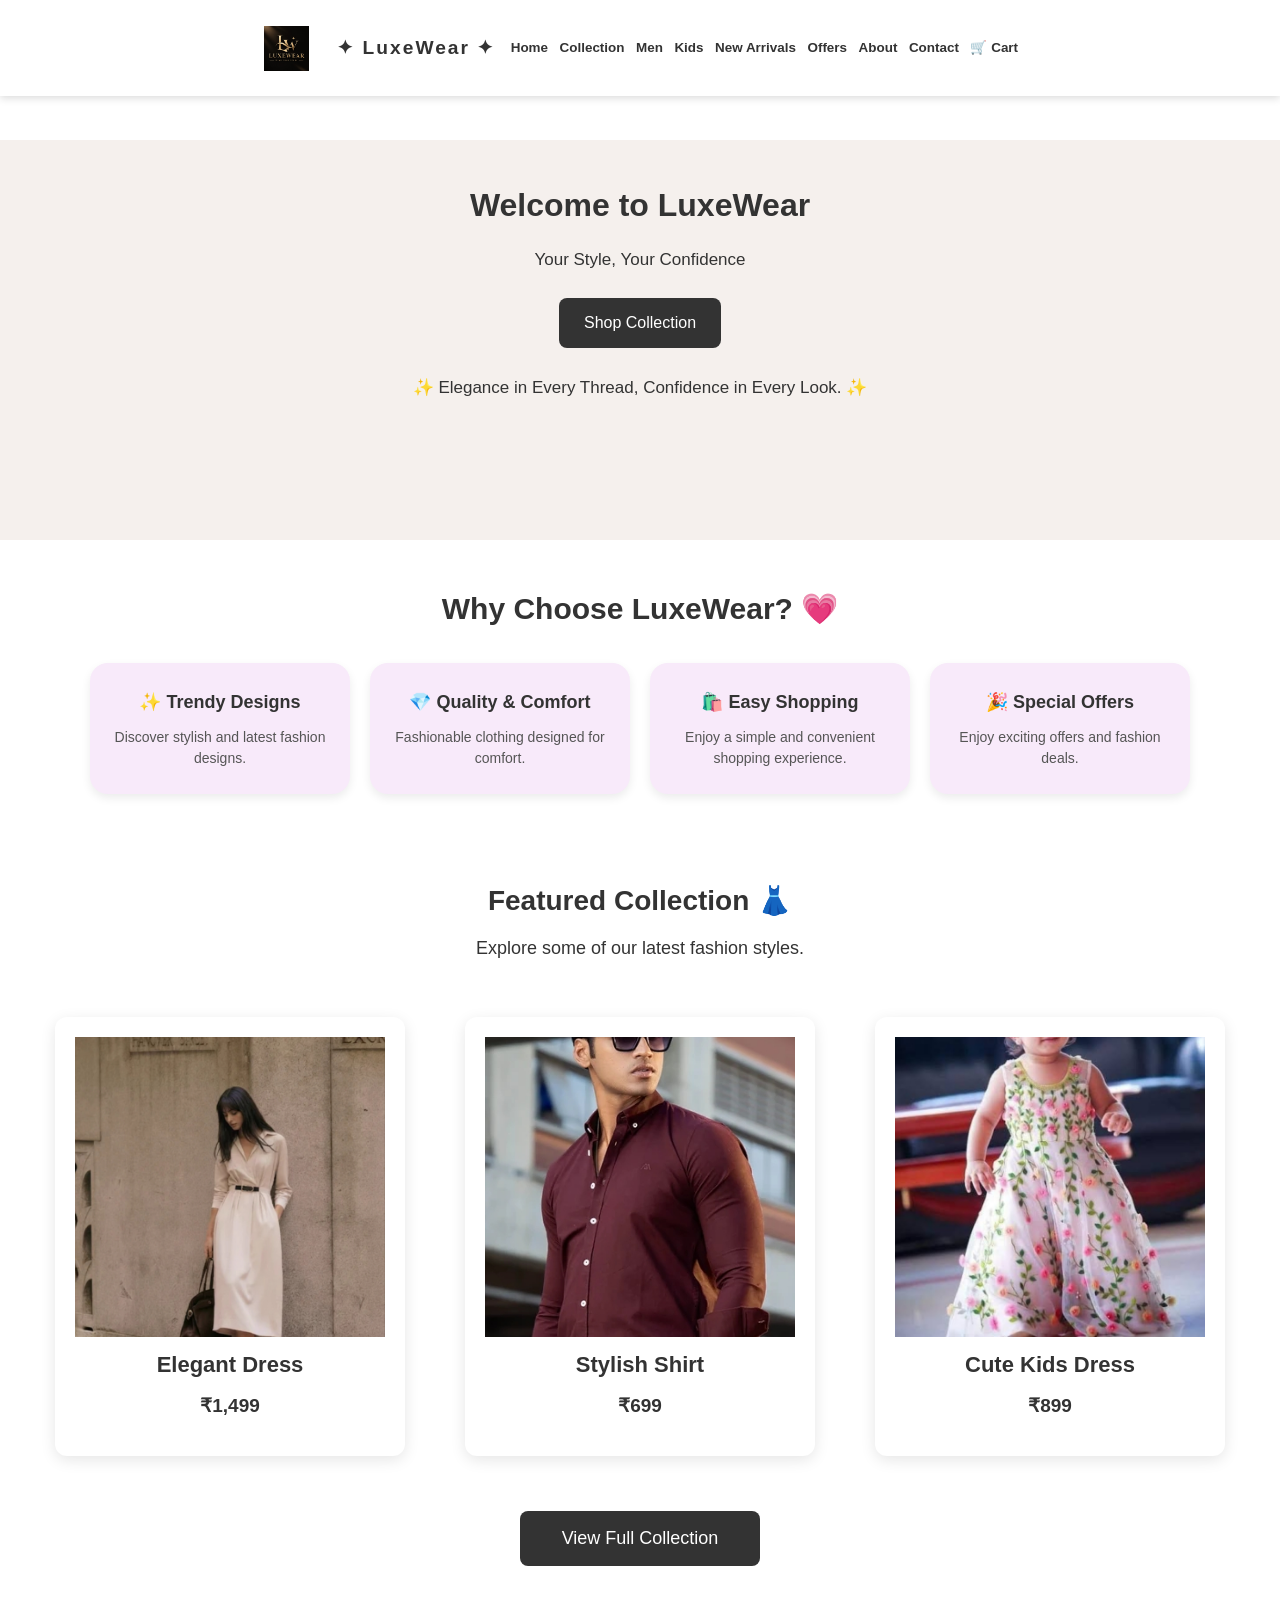
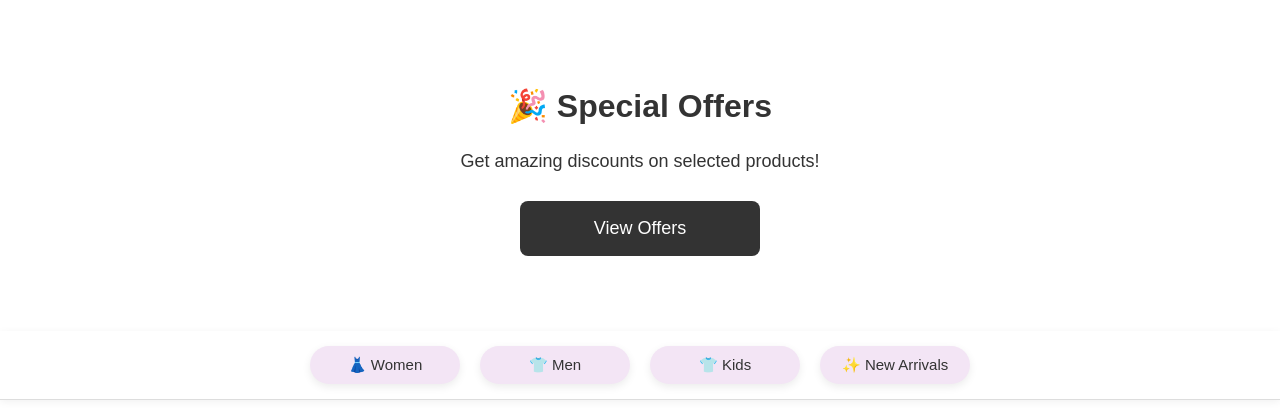
==== index.html @ 98ff3d9f "Add files via upload" ====
<!DOCTYPE html>
<html lang="en">

<head>
    <meta charset="UTF-8">
    <meta name="viewport" content="width=device-width, initial-scale=1.0">

    <title>LuxeWear - Fashion Store</title>

    <link rel="stylesheet" href="Style.css">
</head>

<body>

    <!-- ================= NAVBAR ================= -->

    <header>
        <nav class="navbar">

            <div class="logo">
                <img src="logo.png" alt="LuxeWear Logo">
            </div>

            <div class="brand-name">
                ✦ LuxeWear ✦
            </div>

            <div class="brand-design">
                ─── ✧ ───
            </div>

            <ul class="nav-links">

                <li>
                    <a href="#" onclick="showSection('home'); return false;">
                        Home
                    </a>
                </li>

                <li>
                    <a href="#" onclick="showSection('collection'); return false;">
                        Collection
                    </a>
                </li>

                <li>
                    <a href="#" onclick="showSection('men'); return false;">
                        Men
                    </a>
                </li>

                <li>
                    <a href="#" onclick="showSection('kids'); return false;">
                        Kids
                    </a>
                </li>

                <li>
                    <a href="#" onclick="showSection('new-arrivals'); return false;">
                        New Arrivals
                    </a>
                </li>

                <li>
                    <a href="#" onclick="showSection('offers'); return false;">
                        Offers
                    </a>
                </li>

                <li>
                    <a href="#" onclick="showSection('about'); return false;">
                        About
                    </a>
                </li>

                <li>
                    <a href="#" onclick="showSection('contact'); return false;">
                        Contact
                    </a>
                </li>

                <li>
                    <a href="#" onclick="showSection('cart'); return false;">
                        🛒 Cart
                    </a>
                </li>

            </ul>

        </nav>
    </header>


    <!-- ================= HOME ================= -->

    <section id="home" class="hero">

        <div class="hero-content">

            <h1>Welcome to LuxeWear</h1>

            <p>Your Style, Your Confidence</p>

            <a href="#collection" class="btn"
               onclick="showSection('collection'); return false;">
                Shop Collection
            </a>
          <br>
          <br>
          <div class="brand-tagline">

    <p>✨ Elegance in Every Thread, Confidence in Every Look. ✨</p>

          </div>

        </div>

    </section>
  <!-- ================= WHY CHOOSE LUXEWEAR ================= -->

<section class="why-luxe">

    <h2>Why Choose LuxeWear? 💗</h2>

    <div class="why-boxes">

        <div class="why-box">
            <h3>✨ Trendy Designs</h3>
            <p>
                Discover stylish and latest fashion designs.
            </p>
        </div>

        <div class="why-box">
            <h3>💎 Quality & Comfort</h3>
            <p>
                Fashionable clothing designed for comfort.
            </p>
        </div>

        <div class="why-box">
            <h3>🛍️ Easy Shopping</h3>
            <p>
                Enjoy a simple and convenient shopping experience.
            </p>
        </div>

        <div class="why-box">
            <h3>🎉 Special Offers</h3>
            <p>
                Enjoy exciting offers and fashion deals.
            </p>
        </div>

    </div>

</section>


    <!-- ================= HOME PREVIEW ================= -->

    <section class="home-preview">

        <h2>Featured Collection 👗</h2>

        <p>
            Explore some of our latest fashion styles.
        </p>

        <div class="products">

            <div class="product-card">

                <div class="product-image">
                    <img src="Images/dress.jpg" alt="Elegant Dress">
                </div>

                <h3>Elegant Dress</h3>

                <p>₹1,499</p>

            </div>


            <div class="product-card">

                <div class="product-image">
                    <img src="Images/shirt.jpg" alt="Stylish Shirt">
                </div>

                <h3>Stylish Shirt</h3>

                <p>₹699</p>

            </div>


            <div class="product-card">

                <div class="product-image">
                    <img src="Images/kidsdress.jpg" alt="Kids Dress">
                </div>

                <h3>Cute Kids Dress</h3>

                <p>₹899</p>

            </div>

        </div>


        <button class="view-collection-btn"
                onclick="showSection('collection')">

            View Full Collection

        </button>

    </section>


    <!-- ================= OFFERS PREVIEW ================= -->

    <section class="offers-preview">

        <h2>🎉 Special Offers</h2>

        <p>
            Get amazing discounts on selected products!
        </p>

        <button class="view-offers-btn"
                onclick="showSection('offers')">

            View Offers

        </button>

    </section>


    <!-- ================= CATEGORY BUTTONS ================= -->

    <div class="collection-menu">

        <button onclick="showSection('collection')">
            👗 Women
        </button>

        <button onclick="showSection('men')">
            👕 Men
        </button>

        <button onclick="showSection('kids')">👕 Kids</button>

        <button onclick="showSection('new-arrivals')">
            ✨ New Arrivals
        </button>

    </div>


    <!-- ================= WOMEN COLLECTION ================= -->

    <section id="collection" class="collection">

        <h2>Latest Collection</h2>

        <h2>Women's Collection 👗</h2>

        <p>
            Discover beautiful and trendy fashion styles
            designed for you.
        </p>


        <div class="products">


            <!-- Product 1 -->

            <div class="product-card">

                <img src="Images/dress.jpg"
                     class="product-image"
                     alt="Elegant Dress">

                <h3>Elegant Dress</h3>

                <p>₹1,499</p>

                <button onclick="shopNow('Elegant Dress', 1499)">
                    Shop Now
                </button>

            </div>


            <!-- Product 2 -->

            <div class="product-card">

                <img src="Images/top.jpg"
                     class="product-image"
                     alt="Classic Top">

                <h3>Classic Top</h3>

                <p>₹799</p>

                <button onclick="shopNow('Classic Top', 799)">
                    Shop Now
                </button>

            </div>


            <!-- Product 3 -->

            <div class="product-card">

                <img src="Images/jeans.jpg"
                     class="product-image"
                     alt="Stylish Jeans">

                <h3>Stylish Jeans</h3>

                <p>₹1,299</p>

                <button onclick="shopNow('Stylish Jeans', 1299)">
                    Shop Now
                </button>

            </div>


            <!-- Product 4 -->

            <div class="product-card">

                <div class="product-image">

                    <img src="Images/Floralkurti.jpg"
                         alt="Floral Kurti">

                </div>

                <h3>Floral Kurti</h3>

                <p>₹999</p>

                <button onclick="shopNow('Floral Kurti', 999)">
                    Shop Now
                </button>

            </div>


            <!-- Product 5 -->

            <div class="product-card">

                <div class="product-image">

                    <img src="Images/partydress.jpg"
                         alt="Party Dress">

                </div>

                <h3>Party Dress</h3>

                <p>₹1,099</p>

                <button onclick="shopNow('Party Dress', 1099)">
                    Shop Now
                </button>

            </div>


            <!-- Product 6 -->

            <div class="product-card">

                <div class="product-image">

                    <img src="Images/women-dress.jpg"
                         alt="Elegant Women Dress">

                </div>

                <h3>Elegant Women Dress</h3>

                <p>₹1,399</p>

                <button onclick="shopNow('Elegant Women Dress', 1399)">
                    Shop Now
                </button>

            </div>

        </div>

    </section>


    <!-- ================= MEN COLLECTION ================= -->

    <section id="men" class="category-section">

        <h2>Men's Collection 👕</h2>

        <p>
            Discover stylish and comfortable fashion for men.
        </p>

        <div class="products">


            <div class="product-card">

                <div class="product-image">
                    <img src="Images/shirt.jpg" alt="Men's Shirt">
                </div>

                <h3>Stylish Men's Shirt</h3>

                <p>₹699</p>

                <button onclick="shopNow('Stylish Mens Shirt', 699)">
                    Shop Now
                </button>

            </div>


            <div class="product-card">

                <div class="product-image">
                    <img src="Images/t-shirt.jpg" alt="Men's T-Shirt">
                </div>

                <h3>Stylish Men's T-Shirt</h3>

                <p>₹699</p>

                <button onclick="shopNow('Stylish Mens T-Shirt', 699)">
                    Shop Now
                </button>

            </div>


            <div class="product-card">

                <div class="product-image">
                    <img src="Images/Jean's.jpg" alt="Men's Jeans">
                </div>

                <h3>Comfortable Men's Jeans</h3>

                <p>₹1,299</p>

                <button onclick="shopNow('Comfortable Mens Jeans', 1299)">
                    Shop Now
                </button>

            </div>


            <div class="product-card">

                <div class="product-image">
                    <img src="Images/formalshirt.jpg" alt="Formal Shirt">
                </div>

                <h3>Formal Shirt</h3>

                <p>₹1,199</p>

                <button onclick="shopNow('Formal Shirt', 1199)">
                    Shop Now
                </button>

            </div>


            <div class="product-card">

                <div class="product-image">
                    <img src="Images/formalpant.jpg" alt="Formal Pants">
                </div>

                <h3>Formal Pants</h3>

                <p>₹1,299</p>

                <button onclick="shopNow('Formal Pants', 1299)">
                    Shop Now
                </button>

            </div>


            <div class="product-card">

                <div class="product-image">
                    <img src="Images/men-shirt.jpg"
                         alt="Premium Casual Shirt">
                </div>

                <h3>Premium Casual Shirt</h3>

                <p>₹999</p>

                <button onclick="shopNow('Premium Casual Shirt', 999)">
                    Shop Now
                </button>

            </div>

        </div>

    </section>


    <!-- ================= KIDS COLLECTION ================= -->

    <section id="kids" class="category-section">

        <h2>👕 Kids Collection</h2>

        <p>
            Discover cute, comfortable and stylish fashion for kids.
        </p>

        <div class="products">


            <div class="product-card">

                <div class="product-image">
                    <img src="Images/kidsdress.jpg"
                         alt="Kids Dress">
                </div>

                <h3>Cute Kids Dress</h3>

                <p>₹899</p>

                <button onclick="shopNow('Cute Kids Dress', 899)">
                    Shop Now
                </button>

            </div>


            <div class="product-card">

                <div class="product-image">
                    <img src="Images/kidstshirt.png"
                         alt="Kids T-Shirt">
                </div>

                <h3>Kids T-Shirt</h3>

                <p>₹599</p>

                <button onclick="shopNow('Kids T-Shirt', 599)">
                    Shop Now
                </button>

            </div>


            <div class="product-card">

                <div class="product-image">
                    <img src="Images/kidsjean.jpg"
                         alt="Kids Jeans">
                </div>

                <h3>Kids Stylish Jeans</h3>

                <p>₹799</p>

                <button onclick="shopNow('Kids Stylish Jeans', 799)">
                    Shop Now
                </button>

            </div>


            <div class="product-card">

                <div class="product-image">
                    <img src="Images/kidsjumpsuit.jpg"
                         alt="Kids Jumpsuit">
                </div>

                <h3>Kids Jumpsuit</h3>

                <p>₹899</p>

                <button onclick="shopNow('Kids Jumpsuit', 899)">
                    Shop Now
                </button>

            </div>


            <div class="product-card">

                <div class="product-image">
                    <img src="Images/girlsfrock.jpg"
                         alt="Girls Frock">
                </div>

                <h3>Girls Frock</h3>

                <p>₹999</p>

                <button onclick="shopNow('Girls Frock', 999)">
                    Shop Now
                </button>

            </div>


            <div class="product-card">

                <div class="product-image">
                    <img src="Images/kids-outfit.jpg"
                         alt="Kids Outfit">
                </div>

                <h3>Smart Kids Outfit</h3>

                <p>₹899</p>

                <button onclick="shopNow('Smart Kids Outfit', 899)">
                    Shop Now
                </button>

            </div>

        </div>

    </section>


    <!-- ================= NEW ARRIVALS ================= -->

    <section id="new-arrivals" class="category-section">

        <h2>✨ New Arrivals</h2>

        <p>
            Check out our newest fashion styles.
        </p>

        <div class="products">


            <div class="product-card">

                <div class="product-image">
                    <img src="Images/newdress.jpg"
                         alt="New Dress">
                </div>

                <h3>New Trendy Dress</h3>

                <p>₹1,599</p>

                <button onclick="shopNow('New Trendy Dress', 1599)">
                    Shop Now
                </button>

            </div>


            <div class="product-card">

                <div class="product-image">
                    <img src="Images/newshirt.jpg"
                         alt="New Shirt">
                </div>

                <h3>New Fashion Shirt</h3>

                <p>₹1,099</p>

                <button onclick="shopNow('New Fashion Shirt', 1099)">
                    Shop Now
                </button>

            </div>


            <div class="product-card">

                <div class="product-image">
                    <img src="Images/newjean.jpg"
                         alt="New Jeans">
                </div>

                <h3>New Stylish Jeans</h3>

                <p>₹1,399</p>

                <button onclick="shopNow('New Stylish Jeans', 1399)">
                    Shop Now
                </button>

            </div>


            <div class="product-card">

                <div class="product-image">
                    <img src="Images/newkurti.jpg"
                         alt="Trendy Kurti">
                </div>

                <h3>Trendy Kurti</h3>

                <p>₹999</p>

                <button onclick="shopNow('Trendy Kurti', 999)">
                    Shop Now
                </button>

            </div>


            <div class="product-card">

                <div class="product-image">
                    <img src="Images/indowestern.jpg"
                         alt="Indo Western">
                </div>

                <h3>Indo Western</h3>

                <p>₹1,199</p>

                <button onclick="shopNow('Indo Western', 1199)">
                    Shop Now
                </button>

            </div>


            <div class="product-card">

                <div class="product-image">
                    <img src="Images/trendy-kurti.jpg"
                         alt="Stylish Kurti">
                </div>

                <h3>Stylish Kurti</h3>

                <p>₹1,199</p>

                <button onclick="shopNow('Stylish Kurti', 1199)">
                    Shop Now
                </button>

            </div>

        </div>

    </section>


    <!-- ================= OFFERS ================= -->

    <section id="offers" class="offers-section">

        <h2>🏷️ Special Offers</h2>

        <p>
            Grab the best fashion deals from LuxeWear!
        </p>

        <div class="offers-container">


            <div class="offer-box">

                <h3>20% OFF</h3>

                <p>On Women's Collection</p>

                <button onclick="showOffer('20% OFF on Women Collection')">
                    Shop Offer
                </button>

            </div>


            <div class="offer-box">

                <h3>30% OFF</h3>

                <p>On Men's Collection</p>

                <button onclick="showOffer('30% OFF on Men Collection')">
                    Shop Offer
                </button>

            </div>


            <div class="offer-box">

                <h3>Special Sale 🎉</h3>

                <p>Limited Time Fashion Deals</p>

                <button onclick="showOffer('Special Sale')">
                    Shop Offer
                </button>

            </div>

        </div>

    </section>


    <!-- ================= ABOUT ================= -->

    <section id="about" class="about">

        <h2>About LuxeWear</h2>

        <p>
            LuxeWear is a fashion brand focused on modern,
            elegant and comfortable clothing.
        </p>

    </section>


    <!-- ================= CONTACT ================= -->

    <section id="contact" class="contact">

        <h2>Contact Us</h2>

        <div class="contact-info">

            <h3>Get in Touch with LuxeWear</h3>

            <p>📧 Email: luxewear@example.com</p>

            <p>📞 Phone: +91 98765 43210</p>

            <p>📍 Location: India</p>

        </div>

    </section>


    <!-- ================= HELP BOX ================= -->

    <section class="help-section">

        <div class="help-box">

            <h2>Need Help? 💬</h2>

            <p>
                We are here to help you!
            </p>

            <input
                type="text"
                id="helpName"
                placeholder="Enter your name"
            >

            <input
                type="email"
                id="helpEmail"
                placeholder="Enter your email"
            >

            <textarea
                id="helpMessage"
                placeholder="How can we help you?"
            ></textarea>

            <button onclick="submitHelp()">
                Submit
            </button>

        </div>

    </section>


    <!-- ================= CART ================= -->

    <section id="cart" class="cart">

        <h2>🛒 Shopping Cart</h2>

        <div id="cartItems">

            <p>
                Your cart is currently empty.
            </p>

        </div>

        <button onclick="goToPayment()">
            Proceed to Payment 💳
        </button>

    </section>


    <!-- ================= PAYMENT ================= -->

            <section id="payment" class="payment-section">

    <h2>💳 Payment</h2>
    <p>Complete your order securely</p>

    <div class="payment-box">

        <input type="text" id="customerName" placeholder="Full Name">

        <input type="email" id="customerEmail" placeholder="Email Address">

        <input type="text" id="customerAddress" placeholder="Delivery Address">

        <select id="paymentMethod">
            <option value="">Select Payment Method</option>
            <option value="UPI">📱 UPI</option>
            <option value="Credit Card">💳 Credit Card</option>
            <option value="Debit Card">💳 Debit Card</option>
            <option value="Net Banking">🏦 Net Banking</option>
            <option value="Cash on Delivery">📦 Cash on Delivery</option>
        </select>

        <button onclick="makePayment()">
            Place Order 🎉
        </button>

    </div>

            </section>
          
          
         <script src="Script.js"></script>
</body>
</html>
---- Style.css ----
/* =====================================================
   LUXEWEAR - COMPLETE RESPONSIVE CSS
   ===================================================== */

* {
    margin: 0;
    padding: 0;
    box-sizing: border-box;
}

html {
    width: 100%;
    overflow-x: hidden;
    scroll-behavior: smooth;
}

body {
    width: 100%;
    font-family: Arial, sans-serif;
    color: #333;
    background: #fff;
    line-height: 1.6;

    /* Space for fixed navbar */
    padding-top: 90px;

    overflow-x: hidden;
}


/* =====================================================
   NAVBAR - DESKTOP / LAPTOP
   ===================================================== */

.navbar {
    position: fixed;
    top: 0;
    left: 0;
    width: 100%;
    z-index: 9999;

    background: white;
    display: flex;
    align-items: center;
    justify-content: center;

    padding: 10px 20px;
    box-shadow: 0 2px 8px rgba(0,0,0,0.15);
}

/* Logo */

.logo {
    flex-shrink: 0;
}

.logo img {
    width: 75px;
    height: 65px;

    object-fit: contain;
    display: block;
}


/* Brand Name */

.brand-name {
    font-size: 23px;
    font-weight: bold;

    letter-spacing: 3px;
    white-space: nowrap;

    flex-shrink: 0;
}


/* Decorative Design */

.brand-design {
    font-size: 16px;
    letter-spacing: 2px;
    white-space: nowrap;
}


/* Navigation */

.nav-links {
    display: flex;

    align-items: center;
    justify-content: center;

    gap: 18px;

    list-style: none;

    margin: 0;
    padding: 0;

    white-space: nowrap;
}

.nav-links li {
    margin: 0;
    padding: 0;
}

.nav-links a {
    color: #333;

    text-decoration: none;

    font-size: 14px;
    font-weight: 500;

    white-space: nowrap;

    transition: 0.3s;
}

.nav-links a:hover {
    color: #777;
}


/* =====================================================
   HERO
   ===================================================== */

.hero {
    min-height: 500px;

    display: flex;
    justify-content: center;
    align-items: center;

    text-align: center;

    padding: 60px 20px;

    background: #f5f0ed;
}

.hero h1 {
    font-size: 45px;
    margin-bottom: 15px;
}

.hero p {
    font-size: 20px;
    margin-bottom: 25px;
}


/* =====================================================
   GENERAL BUTTON
   ===================================================== */

.btn {
    display: inline-block;

    padding: 12px 25px;

    background: #333;
    color: white;

    text-decoration: none;

    border-radius: 8px;

    font-size: 16px;

    cursor: pointer;
}


/* =====================================================
   HOME PREVIEW
   ===================================================== */

.home-preview {
    padding: 50px 20px;
    text-align: center;
}

.home-preview h2 {
    font-size: 32px;
    margin-bottom: 10px;
}

.home-preview > p {
    font-size: 18px;
    margin-bottom: 25px;
}


/* =====================================================
   OFFERS PREVIEW
   ===================================================== */

.offers-preview {
    padding: 50px 20px;
    text-align: center;
}

.offers-preview h2 {
    font-size: 32px;
    margin-bottom: 15px;
}

.offers-preview p {
    font-size: 18px;
    margin-bottom: 25px;
}


/* Home Buttons */

.home-preview .view-collection-btn,
.offers-preview .view-offers-btn {

    display: block;

    width: 240px;
    height: 55px;

    margin: 25px auto;

    padding: 10px 15px;

    background: #333;
    color: white;

    border: none;
    border-radius: 8px;

    font-family: inherit;
    font-size: 18px;

    cursor: pointer;
}

.home-preview .view-collection-btn:hover,
.offers-preview .view-offers-btn:hover {
    background: #555;
}


/* =====================================================
   CATEGORY BUTTONS
   WOMEN / MEN / KIDS / NEW ARRIVALS
   ===================================================== */

.collection-menu {

    /* Important: stays available while scrolling */
    position: sticky;

    /* Below fixed navbar */
    top: 90px;

    z-index: 999;

    width: 100%;

    display: flex;

    justify-content: center;
    align-items: center;

    gap: 15px;

    flex-wrap: wrap;

    padding: 15px 20px;

    margin: 0;

    background: #fff;

    border-bottom: 1px solid #eee;

    box-shadow: 0 2px 8px rgba(0,0,0,0.06);
}


/* Category Buttons */

.collection-menu button {

    background: #f3e2f5;

    color: #333;

    border: none;

    border-radius: 30px;

    padding: 12px 25px;

    min-width: 150px;

    font-size: 17px;

    font-family: inherit;

    cursor: pointer;

    box-shadow: 0 3px 8px rgba(0,0,0,0.08);

    transition: 0.3s;
}

.collection-menu button:hover {
    transform: translateY(-2px);
    background: #ead5ed;
}


/* =====================================================
   COLLECTION
   ===================================================== */

.collection {
    padding: 60px 8%;
    text-align: center;
}

.collection h2 {
    font-size: 32px;
    margin-bottom: 15px;
}

.collection > p {
    font-size: 18px;
    margin-bottom: 20px;
}


/* =====================================================
   PRODUCTS
   ===================================================== */

.products {

    display: grid;

    grid-template-columns: repeat(3, 280px);

    justify-content: center;

    align-items: start;

    gap: 25px;

    padding: 30px 0;
}


/* Product Card */

.product-card {

    width: 280px;

    padding: 20px;

    background: #fff;

    border-radius: 12px;

    box-shadow: 0 4px 15px rgba(0,0,0,0.10);

    text-align: center;
}


/* Product Image */

.product-image {

    width: 100%;
    height: 300px;

    display: flex;

    justify-content: center;
    align-items: center;

    overflow: hidden;

    margin-bottom: 10px;
}

.product-image img {

    width: 100%;
    height: 100%;

    object-fit: contain;

    display: block;
}


/* Product Name */

.product-card h3 {

    font-size: 22px;

    margin-bottom: 8px;
}


/* Product Price */

.product-card p {

    font-size: 19px;

    font-weight: bold;

    margin-bottom: 15px;
}


/* Product Button */

.product-card button {

    padding: 12px 28px;

    font-size: 16px;

    border: none;

    background: #333;

    color: white;

    border-radius: 6px;

    cursor: pointer;
}

.product-card button:hover {
    background: #555;
}


/* =====================================================
   CATEGORY SECTIONS
   ===================================================== */

.category-section {

    padding: 60px 20px;

    text-align: center;
}

.category-section h2 {

    font-size: 32px;

    margin-bottom: 15px;
}

.category-section > p {

    font-size: 18px;

    margin-bottom: 20px;
}


/* =====================================================
   OFFERS SECTION
   ===================================================== */

.offers-section {

    padding: 60px 20px;

    text-align: center;
}

.offers-section h2 {

    font-size: 32px;

    margin-bottom: 10px;
}

.offers-container {

    display: flex;

    justify-content: center;

    gap: 25px;

    flex-wrap: wrap;

    margin-top: 30px;
}

.offer-box {

    width: 250px;

    padding: 30px 20px;

    border-radius: 15px;

    box-shadow: 0 5px 20px rgba(0,0,0,0.15);

    text-align: center;
}

.offer-box h3 {

    font-size: 28px;

    margin-bottom: 10px;
}

.offer-box button {

    padding: 10px 20px;

    margin-top: 15px;

    border: none;

    border-radius: 8px;

    background: #333;

    color: white;

    cursor: pointer;
}


/* =====================================================
   ABOUT
   ===================================================== */

.about {

    padding: 60px 8%;

    text-align: center;

    background: #f8f8f8;
}

.about h2 {

    font-size: 32px;

    margin-bottom: 15px;
}

.about p {

    max-width: 700px;

    margin: auto;

    font-size: 18px;
}


/* =====================================================
   CONTACT
   ===================================================== */

.contact {

    padding: 60px 8%;

    text-align: center;
}

.contact h2 {

    font-size: 32px;

    margin-bottom: 15px;
}

.contact p {

    font-size: 18px;

    margin: 5px 0;
}


/* =====================================================
   HELP BOX
   ===================================================== */

.help-section {

    width: 100%;

    padding: 50px 20px;

    display: flex;

    justify-content: center;

    align-items: center;
}

.help-box {

    width: 90%;

    max-width: 500px;

    padding: 30px;

    margin: 0 auto;

    text-align: center;

    border-radius: 15px;

    box-shadow: 0 5px 20px rgba(0,0,0,0.15);
}

.help-box h2 {

    margin-bottom: 10px;
}

.help-box p {

    margin-bottom: 20px;
}

.help-box input,
.help-box textarea {

    width: 100%;

    padding: 12px;

    margin: 8px 0;

    border: 1px solid #ccc;

    border-radius: 8px;

    font-family: inherit;
}

.help-box textarea {

    height: 120px;

    resize: none;
}

.help-box button {

    padding: 12px 30px;

    margin-top: 10px;

    border: none;

    border-radius: 8px;

    background: #333;

    color: white;

    cursor: pointer;
}


/* =====================================================
   CART
   ===================================================== */

.cart {

    padding: 60px 20px;

    text-align: center;
}

.cart h2 {

    font-size: 32px;

    margin-bottom: 20px;
}

.cart button {

    padding: 12px 25px;

    margin-top: 20px;

    background: #333;

    color: white;

    border: none;

    border-radius: 8px;

    cursor: pointer;
}


/* =====================================================
   PAYMENT
   ===================================================== */

.payment-section {

    padding: 60px 20px;

    text-align: center;
}

.payment-section h2 {

    margin-bottom: 10px;
}

.payment-box {

    width: 90%;

    max-width: 500px;

    margin: 30px auto;

    padding: 30px;

    border-radius: 15px;

    box-shadow: 0 5px 20px rgba(0,0,0,0.15);
}

.payment-box input,
.payment-box select {

    width: 100%;

    padding: 12px;

    margin: 10px 0;

    border: 1px solid #ccc;

    border-radius: 8px;

    font-family: inherit;
}

.payment-box button {

    padding: 12px 30px;

    margin-top: 15px;

    border: none;

    border-radius: 8px;

    background: #333;

    color: white;

    cursor: pointer;
}


/* =====================================================
   FOOTER
   ===================================================== */

footer {

    padding: 20px;

    text-align: center;

    background: #222;

    color: white;
}

    /* Logo - Row 1 */

    .logo {

        grid-column: 1;

        grid-row: 1;

        width: 50px;

        height: 50px;

        display: flex;

        align-items: center;

        justify-content: center;
    }

    .logo img {

        width: 48px;

        height: 48px;

        object-fit: contain;
    }


    /* Brand - Row 1 */

    .brand-name {

        grid-column: 2;

        grid-row: 1;

        display: flex;

        align-items: center;

        justify-content: flex-start;

        font-size: 20px;

        letter-spacing: 2px;

        white-space: nowrap;
    }


    /* Hide decorative line */

    .brand-design {

        display: none;
    }


    /* ---------------------------------------------
       NAV LINKS - ROW 2 & ROW 3
       --------------------------------------------- */

    .nav-links {

        grid-column: 1 / 3;

        grid-row: 2 / 4;

        width: 100%;

        height: 80px;

        display: grid;

        grid-template-columns: repeat(5, 1fr);

        grid-template-rows: 40px 40px;

        gap: 0;

        margin: 0;

        padding: 0;

        list-style: none;

        align-items: center;

        justify-items: center;

        overflow: hidden;
    }


    .nav-links li {

        width: 100%;

        height: 40px;

        display: flex;

        justify-content: center;

        align-items: center;
    }


    .nav-links a {

        display: block;

        font-size: 13px;

        color: #333;

        text-decoration: none;

        white-space: nowrap;

        text-align: center;
    }


    /*
       Grid arrangement:

       Row 1:
       Home | Collection | Men | Kids | New Arrivals

       Row 2:
       Offers | About | Contact | Cart
    */

    .nav-links li:nth-child(1) {
        grid-column: 1;
        grid-row: 1;
    }

    .nav-links li:nth-child(2) {
        grid-column: 2;
        grid-row: 1;
    }

    .nav-links li:nth-child(3) {
        grid-column: 3;
        grid-row: 1;
    }

    .nav-links li:nth-child(4) {
        grid-column: 4;
        grid-row: 1;
    }

    .nav-links li:nth-child(5) {
        grid-column: 5;
        grid-row: 1;
    }

    .nav-links li:nth-child(6) {
        grid-column: 1;
        grid-row: 2;
    }

    .nav-links li:nth-child(7) {
        grid-column: 2;
        grid-row: 2;
    }

    .nav-links li:nth-child(8) {
        grid-column: 3;
        grid-row: 2;
    }

    .nav-links li:nth-child(9) {
        grid-column: 4;
        grid-row: 2;
    }


    /* ---------------------------------------------
       CATEGORY MENU
       --------------------------------------------- */

    .collection-menu {

        position: sticky;

        top: 135px;

        z-index: 900;

        width: 100%;

        display: grid;

        grid-template-columns: repeat(2, 1fr);

        gap: 10px;

        padding: 12px 10px;

        margin: 0;

        background: white;

        border-bottom: 1px solid #eee;

        box-shadow: 0 2px 8px rgba(0,0,0,0.06);
    }


    .collection-menu button {

        width: 100%;

        min-width: 0;

        padding: 12px 8px;

        font-size: 16px;

        border-radius: 25px;

        white-space: nowrap;
    }


    /* ---------------------------------------------
       HERO
       --------------------------------------------- */

    .hero {

        min-height: 400px;

        padding: 40px 15px;
    }

    .hero h1 {

        font-size: 32px;
    }

    .hero p {

        font-size: 17px;
    }


    /* ---------------------------------------------
       HOME
       --------------------------------------------- */

    .home-preview {

        padding: 40px 15px;
    }

    .home-preview h2 {

        font-size: 28px;
    }


    /* ---------------------------------------------
       PRODUCTS
       --------------------------------------------- */

    .products {

        grid-template-columns: 1fr;

        justify-items: center;

        gap: 25px;

        padding: 25px 0;
    }

    .product-card {

        width: 90%;

        max-width: 350px;
    }

    .product-image {

        height: 300px;
    }


    /* ---------------------------------------------
       COLLECTION
       --------------------------------------------- */

    .collection {

        padding: 40px 15px;
    }

    .collection h2 {

        font-size: 28px;
    }


    /* ---------------------------------------------
       CATEGORY
       --------------------------------------------- */

    .category-section {

        padding: 40px 15px;
    }

    .category-section h2 {

        font-size: 28px;
    }


    /* ---------------------------------------------
       OFFERS
       --------------------------------------------- */

    .offers-section {

        padding: 40px 15px;
    }

    .offers-container {

        flex-direction: column;

        align-items: center;
    }

    .offer-box {

        width: 90%;

        max-width: 350px;
    }


    /* ---------------------------------------------
       ABOUT
       --------------------------------------------- */

    .about {

        padding: 40px 15px;
    }

    .about h2 {

        font-size: 28px;
    }


    /* ---------------------------------------------
       CONTACT
       --------------------------------------------- */

    .contact {

        padding: 40px 15px;
    }

    .contact h2 {

        font-size: 28px;
    }


    /* ---------------------------------------------
       HELP
       --------------------------------------------- */

    .help-section {

        padding: 40px 15px;
    }

    .help-box {

        width: 95%;

        padding: 25px 18px;
    }


    /* ---------------------------------------------
       PAYMENT
       --------------------------------------------- */

    .payment-section {

        padding: 40px 15px;
    }

    .payment-box {

        width: 95%;

        padding: 25px 18px;
    }


    /* ---------------------------------------------
       CART
       --------------------------------------------- */

    .cart {

        padding: 40px 15px;
    }

}
/* ===== TOP NAVBAR ===== */

.navbar{
    position: fixed;
    top: 0;
    left: 0;
    width: 100%;
    height: 80px;
    background: white;
    display: flex;
    align-items: center;
    justify-content: space-between;
    padding: 10px 30px;
    border-bottom: 1px solid #ddd;
    z-index: 1000;
}

.logo img{
    width: 55px;
    height: 55px;
}

.brand-name{
    font-size: 24px;
    font-weight: bold;
    margin-left: 10px;
}

.nav-links{
    display: flex;
    gap: 18px;
    list-style: none;
    flex-wrap: wrap;
}

.nav-links a{
    text-decoration: none;
    color: #333;
    font-size: 15px;
    font-weight: 600;
}

/* ===== CATEGORY BAR ===== */

.collection-menu{
    position: sticky;
    top: 80px;
    z-index: 999;
    background: white;
    padding: 12px;
    display: flex;
    justify-content: center;
    gap: 12px;
    flex-wrap: wrap;
    border-bottom: 1px solid #ddd;
}

.collection-menu button{
    border: none;
    padding: 10px 18px;
    border-radius: 25px;
    background: #f3e5f5;
    font-size: 15px;
    cursor: pointer;
}

/* Space because navbar fixed */
body{
    padding-top: 140px;
}

/* ===== MOBILE ===== */

@media screen and (max-width:600px){

    .navbar{
        height: auto;
        flex-direction: column;
        padding: 10px;
    }

    .nav-links{
        display: grid;
        grid-template-columns: repeat(3,1fr);
        gap: 8px;
        width: 100%;
        text-align: center;
        margin-top: 10px;
    }

    .nav-links a{
        font-size: 12px;
    }

    .collection-menu{
        top: 120px;
        display: grid;
        grid-template-columns: repeat(2,1fr);
        gap: 10px;
    }

    body{
        padding-top: 220px;
    }
}
/* =================================
   LUXEWEAR SECTION CONTROL
   ================================= */

/* Hide shopping sections initially */
#collection,
#men,
#kids,
#new-arrivals,
#offers,
#about,
#contact,
#cart,
#payment {
    display: none;
}

/* Help box hidden initially */
.help-section {
    display: none;
}

/* Keep category buttons visible */
.collection-menu {
    position: sticky;
    z-index: 999;
}
/* ===== COLLECTION HEADINGS FIX ===== */

#collection h2,
#new-arrivals h2,
#men h2,
#kids h2,
#offers h2,
#about h2,
#contact h2,
#cart h2,
#payment h2 {
    display: block !important;
    visibility: visible !important;
    color: #333 !important;
    text-align: center;
    margin: 20px 0 15px;
    position: relative;
    z-index: 5;
}
/* ===== SECTION HEADINGS FIX ===== */

#men h2,
#kids h2,
#new-arrivals h2 {
    display: block !important;
    visibility: visible !important;
    opacity: 1 !important;
    color: #333 !important;
    text-align: center !important;
    font-size: 28px !important;
    margin: 25px 0 15px !important;
    padding: 10px !important;
}
/* ===== CATEGORY MENU OVERLAP FIX ===== */

.collection-menu {
    position: relative !important;
    top: auto !important;
    z-index: 10 !important;
    margin-bottom: 20px !important;
}

.category-section,
.collection {
    position: relative;
    z-index: 1;
    padding-top: 25px !important;
}

.category-section h2,
.collection h2 {
    position: relative;
    z-index: 20;
    display: block !important;
    visibility: visible !important;
    opacity: 1 !important;
}
/* ===== WHY CHOOSE LUXEWEAR - RESPONSIVE ===== */

.why-luxe {
    width: 100%;
    padding: 45px 20px;
    text-align: center;
    background: #fff;
}

.why-luxe h2 {
    font-size: 30px;
    margin: 0 0 30px;
    color: #333;
}

.why-boxes {
    width: 100%;
    max-width: 1100px;
    margin: 0 auto;

    display: grid;

    /* Laptop/Desktop */
    grid-template-columns: repeat(4, 1fr);

    gap: 20px;
}

.why-box {
    width: 100%;
    padding: 25px 15px;

    background: #f8eafa;
    border-radius: 18px;

    box-shadow: 0 4px 10px rgba(0, 0, 0, 0.08);

    box-sizing: border-box;
}

.why-box h3 {
    font-size: 18px;
    margin: 0 0 10px;
    color: #333;
}

.why-box p {
    font-size: 14px;
    line-height: 1.5;
    margin: 0;
    color: #555;
}


/* ===== TABLET ===== */

@media (max-width: 900px) {

    .why-boxes {
        grid-template-columns: repeat(2, 1fr);
    }

}


/* ===== MOBILE ===== */

@media (max-width: 600px) {

    .why-luxe {
        padding: 35px 15px;
    }

    .why-luxe h2 {
        font-size: 26px;
        margin-bottom: 25px;
    }

    .why-boxes {
        grid-template-columns: repeat(2, 1fr);
        gap: 15px;
    }

    .why-box {
        padding: 20px 10px;
    }

    .why-box h3 {
        font-size: 16px;
    }

    .why-box p {
        font-size: 13px;
    }

}
/* ===== LAPTOP NAVBAR - ONE LINE ===== */

@media (min-width: 901px) {

    .navbar {
        width: 100%;
        display: flex;
        flex-wrap: nowrap;
        justify-content: center;
        align-items: center;
    }

    .nav-links {
        display: flex !important;
        flex-direction: row !important;
        flex-wrap: nowrap !important;
        align-items: center;
        justify-content: center;
        gap: 14px;
        list-style: none;
        white-space: nowrap;
    }

    .nav-links li {
        display: inline-block !important;
        white-space: nowrap;
    }

    .nav-links a {
        display: inline-block;
        white-space: nowrap;
        font-size: 14px;
    }
}


/* ===== MOBILE NAVBAR GAP FIX ===== */

@media (max-width: 900px) {

    .nav-links {
        display: grid !important;
        grid-template-columns: repeat(3, 1fr) !important;
        gap: 5px 8px !important;
        width: 100% !important;
        text-align: center;
        margin: 0 !important;
        padding: 0 !important;
    }

    .nav-links li {
        width: 100% !important;
        margin: 0 !important;
        padding: 0 !important;
    }

    .nav-links a {
        line-height: 1.2 !important;
    }
}
/* ===== PRODUCT GRID FOR LAPTOP ===== */

@media (min-width: 901px) {

    .products {
        width: 100%;
        max-width: 1200px;
        margin: 30px auto;
        display: grid !important;
        grid-template-columns: repeat(3, 1fr) !important;
        gap: 30px !important;
        align-items: start;
    }

    .product-card {
        width: 100%;
        box-sizing: border-box;
    }

    .product-card img,
    .product-image img {
        width: 100%;
        height: 300px;
        object-fit: cover;
        display: block;
    }
}
/* ===== COLLECTION MENU - LAPTOP ===== */

@media (min-width: 901px) {

    .collection-menu {
        width: 100%;
        display: flex !important;
        flex-direction: row !important;
        flex-wrap: nowrap !important;
        justify-content: center !important;
        align-items: center !important;
        gap: 20px !important;
        padding: 15px 20px;
    }

    .collection-menu button {
        display: inline-block !important;
        width: auto !important;
        min-width: 150px;
        white-space: nowrap;
        flex-shrink: 0;
    }
}
/* ===== RESPONSIVE LAPTOP NAVBAR ===== */

@media (min-width: 901px) {

    .navbar {
        width: 100%;
        display: flex !important;
        flex-direction: row !important;
        flex-wrap: nowrap !important;
        align-items: center !important;
        justify-content: center !important;
        gap: clamp(8px, 1.2vw, 20px) !important;
        padding: 8px clamp(8px, 1.5vw, 20px) !important;
    }

    .logo {
        flex-shrink: 1;
    }

    .logo img {
        width: clamp(48px, 4vw, 65px) !important;
        height: clamp(45px, 3.5vw, 55px) !important;
    }

    .brand-name {
        font-size: clamp(16px, 1.5vw, 21px) !important;
        white-space: nowrap !important;
        flex-shrink: 1;
    }

    .brand-design {
        font-size: clamp(10px, 1vw, 15px) !important;
        white-space: nowrap !important;
        flex-shrink: 1;
    }

    .nav-links {
        display: flex !important;
        flex-direction: row !important;
        flex-wrap: nowrap !important;
        align-items: center !important;
        gap: clamp(6px, 0.9vw, 14px) !important;
        width: auto !important;
        margin: 0 !important;
        padding: 0 !important;
    }

    .nav-links li {
        display: inline-flex !important;
        margin: 0 !important;
        padding: 0 !important;
        flex-shrink: 1;
    }

    .nav-links a {
        font-size: clamp(10px, 1.05vw, 14px) !important;
        white-space: nowrap !important;
    }
}
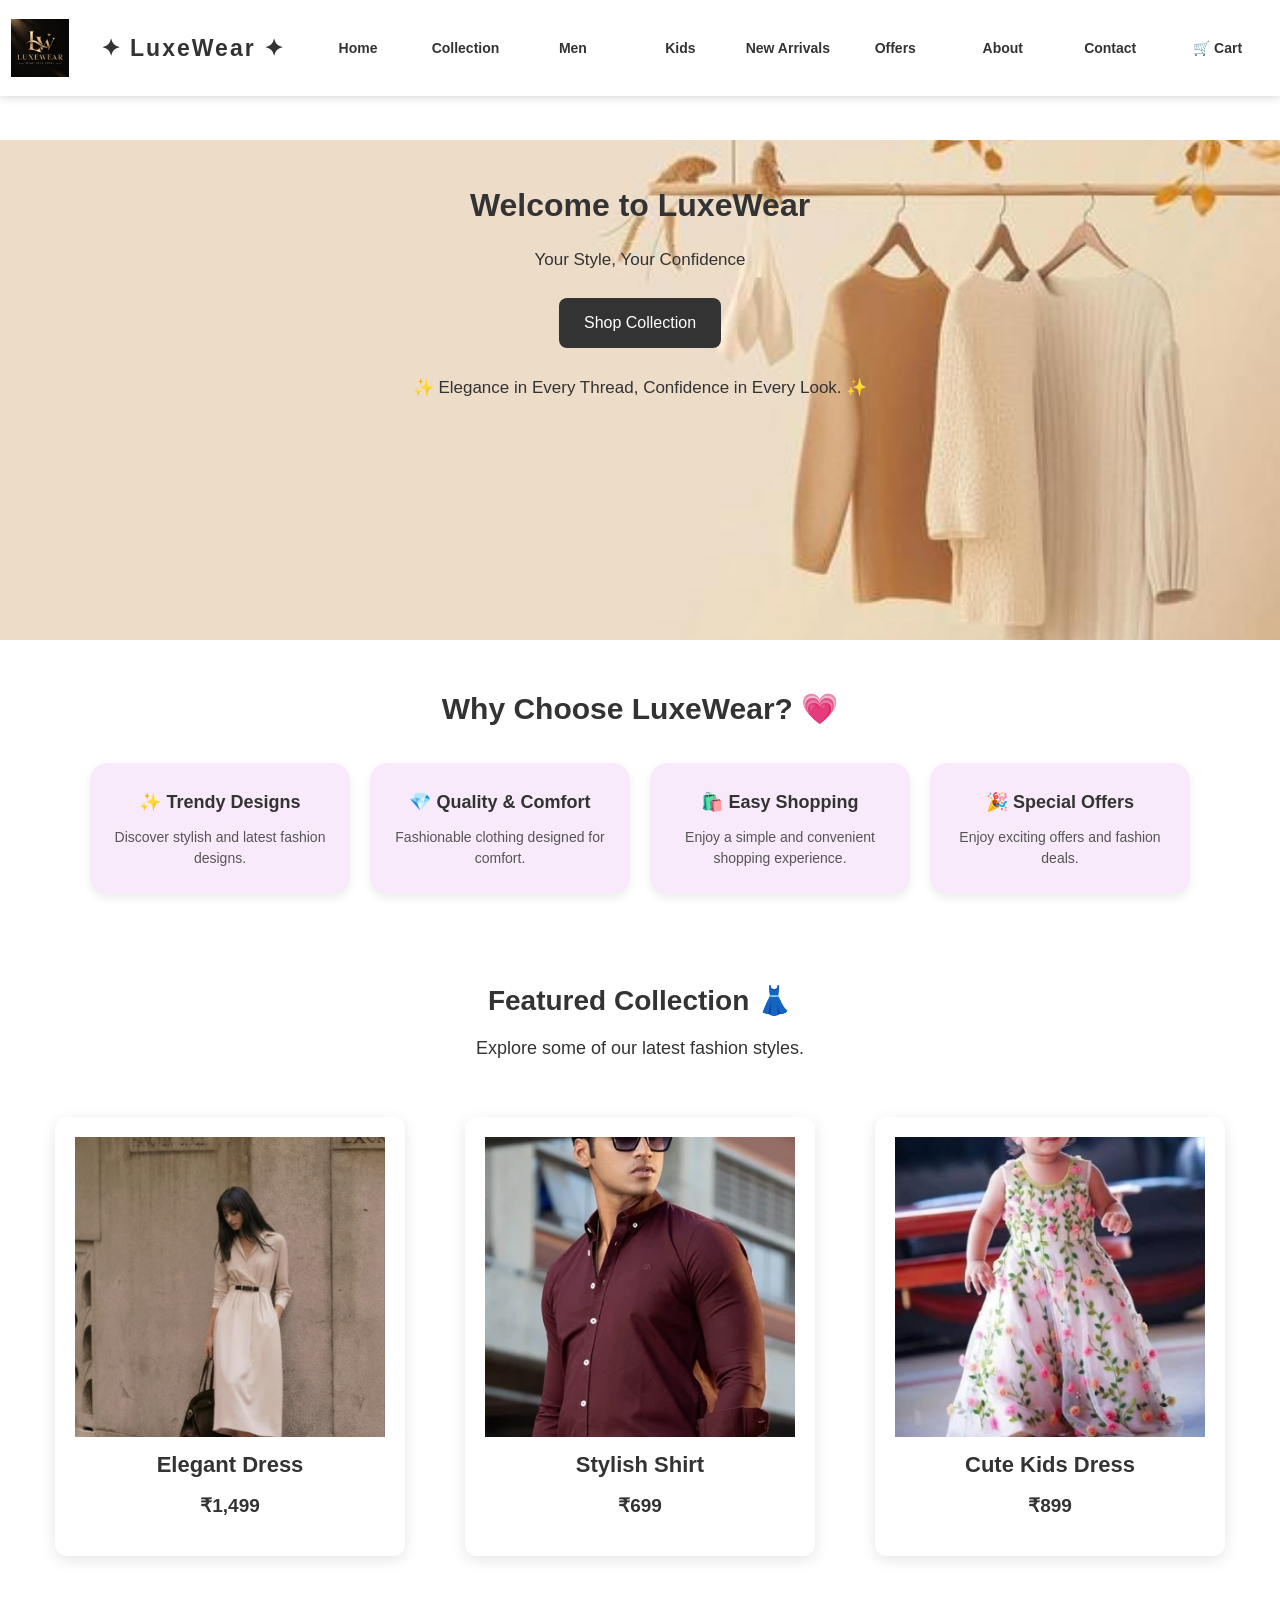
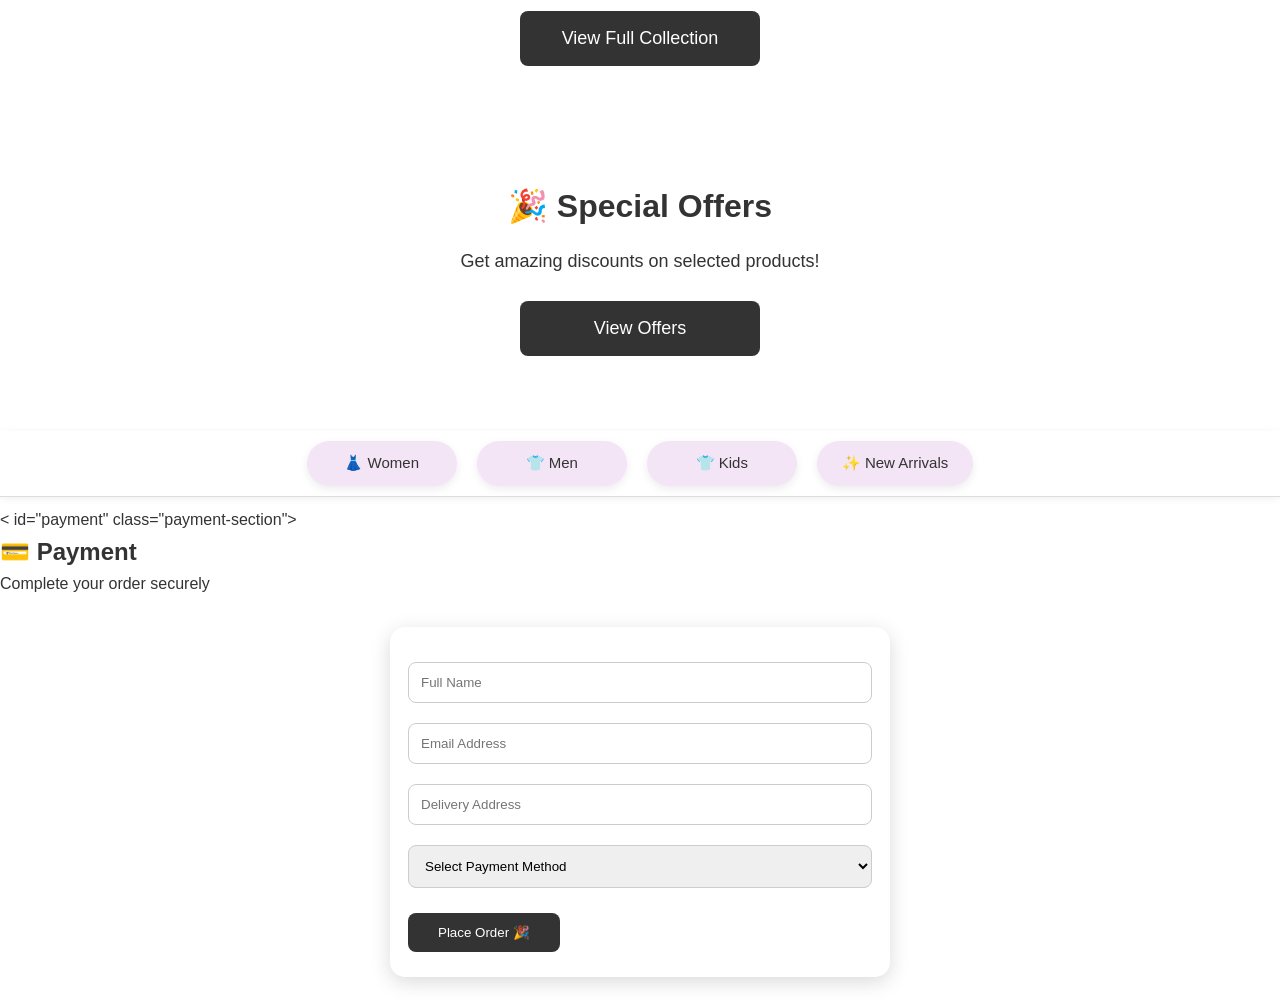
==== commit b458fd81: "Add files via upload" ====
--- a/index.html
+++ b/index.html
@@ -756,7 +756,7 @@
             <div class="product-card">
 
                 <div class="product-image">
-                    <img src="Images/trendy-kurti.jpg"
+                    <img src="Images/trendy kurti.jpg"
                          alt="Stylish Kurti">
                 </div>
 
@@ -927,35 +927,58 @@
 
     <!-- ================= PAYMENT ================= -->
 
-            <section id="payment" class="payment-section">
+            < id="payment" class="payment-section">
 
     <h2>💳 Payment</h2>
     <p>Complete your order securely</p>
-
-    <div class="payment-box">
-
-        <input type="text" id="customerName" placeholder="Full Name">
-
-        <input type="email" id="customerEmail" placeholder="Email Address">
-
-        <input type="text" id="customerAddress" placeholder="Delivery Address">
-
-        <select id="paymentMethod">
-            <option value="">Select Payment Method</option>
-            <option value="UPI">📱 UPI</option>
-            <option value="Credit Card">💳 Credit Card</option>
-            <option value="Debit Card">💳 Debit Card</option>
-            <option value="Net Banking">🏦 Net Banking</option>
-            <option value="Cash on Delivery">📦 Cash on Delivery</option>
-        </select>
-
-        <button onclick="makePayment()">
-            Place Order 🎉
-        </button>
-
-    </div>
-
-            </section>
+              <form class="payment-box"
+      action="http://luxewear.free.je/place_order.php"
+      method="POST">
+
+    <input type="text"
+           name="customer_name"
+           id="customerName"
+           placeholder="Full Name"
+           required>
+
+    <input type="email"
+           name="customer_email"
+           id="customerEmail"
+           placeholder="Email Address"
+           required>
+
+    <input type="text"
+           name="customer_address"
+           id="customerAddress"
+           placeholder="Delivery Address"
+           required>
+
+    <select name="payment_method"
+            id="paymentMethod"
+            required>
+
+        <option value="">Select Payment Method</option>
+        <option value="UPI">UPI</option>
+        <option value="Credit Card">Credit Card</option>
+        <option value="Debit Card">Debit Card</option>
+        <option value="Net Banking">Net Banking</option>
+        <option value="Cash on Delivery">Cash on Delivery</option>
+
+    </select>
+
+    <input type="hidden"
+           name="product_name"
+           id="productName">
+
+    <input type="hidden"
+           name="total_amount"
+           id="totalAmount">
+
+    <button type="submit">
+        Place Order 🎉
+    </button>
+
+              </form>
           
           
          <script src="Script.js"></script>
--- a/Style.css
+++ b/Style.css
@@ -1621,7 +1621,7 @@
         flex-shrink: 0;
     }
 }
-/* ===== RESPONSIVE LAPTOP NAVBAR ===== */
+/* ===== LAPTOP RESPONSIVE NAVBAR ===== */
 
 @media (min-width: 901px) {
 
@@ -1632,29 +1632,24 @@
         flex-wrap: nowrap !important;
         align-items: center !important;
         justify-content: center !important;
-        gap: clamp(8px, 1.2vw, 20px) !important;
-        padding: 8px clamp(8px, 1.5vw, 20px) !important;
-    }
-
-    .logo {
-        flex-shrink: 1;
+        gap: clamp(12px, 2vw, 28px) !important;
+        padding: 8px 15px !important;
     }
 
     .logo img {
-        width: clamp(48px, 4vw, 65px) !important;
-        height: clamp(45px, 3.5vw, 55px) !important;
+        width: clamp(60px, 5vw, 80px) !important;
+        height: clamp(55px, 4.5vw, 70px) !important;
+        object-fit: contain;
     }
 
     .brand-name {
-        font-size: clamp(16px, 1.5vw, 21px) !important;
+        font-size: clamp(19px, 1.8vw, 25px) !important;
         white-space: nowrap !important;
-        flex-shrink: 1;
     }
 
     .brand-design {
-        font-size: clamp(10px, 1vw, 15px) !important;
+        font-size: clamp(13px, 1.2vw, 18px) !important;
         white-space: nowrap !important;
-        flex-shrink: 1;
     }
 
     .nav-links {
@@ -1662,8 +1657,7 @@
         flex-direction: row !important;
         flex-wrap: nowrap !important;
         align-items: center !important;
-        gap: clamp(6px, 0.9vw, 14px) !important;
-        width: auto !important;
+        gap: clamp(8px, 1vw, 16px) !important;
         margin: 0 !important;
         padding: 0 !important;
     }
@@ -1671,12 +1665,111 @@
     .nav-links li {
         display: inline-flex !important;
         margin: 0 !important;
+        padding: 0 !important
+    }
+  /* ===== WOMEN MEN KIDS NEW ARRIVALS BAR ===== */
+
+.collection-menu {
+    margin-top: 0 !important;
+    margin-bottom: 10px !important;
+    padding: 10px 15px !important;
+    min-height: 65px !important;
+}
+
+.collection-menu button {
+    padding: 12px 25px !important;
+    min-height: 45px !important;
+}
+
+/* Laptop + Mobile दोनों के लिए */
+@media (max-width: 900px) {
+    .collection-menu {
+        padding: 8px 10px !important;
+        margin-top: 0 !important;
+        margin-bottom: 8px !important;
+        row-gap: 5px !important;
+    }
+
+    .collection-menu button {
+        padding: 10px 18px !important;
+        min-height: 42px !important;
+    }
+}
+}
+/* ===== MOBILE NAVBAR - 2 CLEAN ROWS ===== */
+@media (max-width: 900px) {
+
+    .navbar {
+        display: flex !important;
+        flex-wrap: wrap !important;
+        justify-content: center !important;
+        padding: 6px 8px !important;
+        gap: 3px !important;
+    }
+
+    .logo img {
+        width: 50px !important;
+        height: 45px !important;
+    }
+
+    .brand-name {
+        font-size: 18px !important;
+        letter-spacing: 2px !important;
+    }
+
+    .brand-design {
+        font-size: 10px !important;
+    }
+
+    .nav-links {
+        width: 100% !important;
+        display: grid !important;
+        grid-template-columns: repeat(5, 1fr) !important;
+        gap: 2px !important;
+        margin: 2px 0 0 !important;
         padding: 0 !important;
-        flex-shrink: 1;
+    }
+
+    .nav-links li {
+        width: 100% !important;
+        text-align: center !important;
     }
 
     .nav-links a {
-        font-size: clamp(10px, 1.05vw, 14px) !important;
+        display: block !important;
+        font-size: 11px !important;
+        line-height: 1.2 !important;
+        padding: 4px 1px !important;
         white-space: nowrap !important;
     }
+
+    /* Second row */
+    .nav-links li:nth-child(6),
+    .nav-links li:nth-child(7),
+    .nav-links li:nth-child(8),
+    .nav-links li:nth-child(9) {
+        grid-row: 2;
+    }
+}
+/* ===== HOME HERO BACKGROUND ===== */
+
+.hero {
+    background-image: url("Images/fashions.jpg") !important;
+    background-size: cover;
+    background-position: center;
+    background-repeat: no-repeat;
+    width: 100%;
+    min-height: 500px;
+    display: flex;
+    align-items: center;
+    justify-content: center;
+}
+
+/* Mobile */
+@media (max-width: 600px) {
+    .hero {
+        min-height: 450px;
+        background-size: cover;
+        background-position: center;
+    }
 }
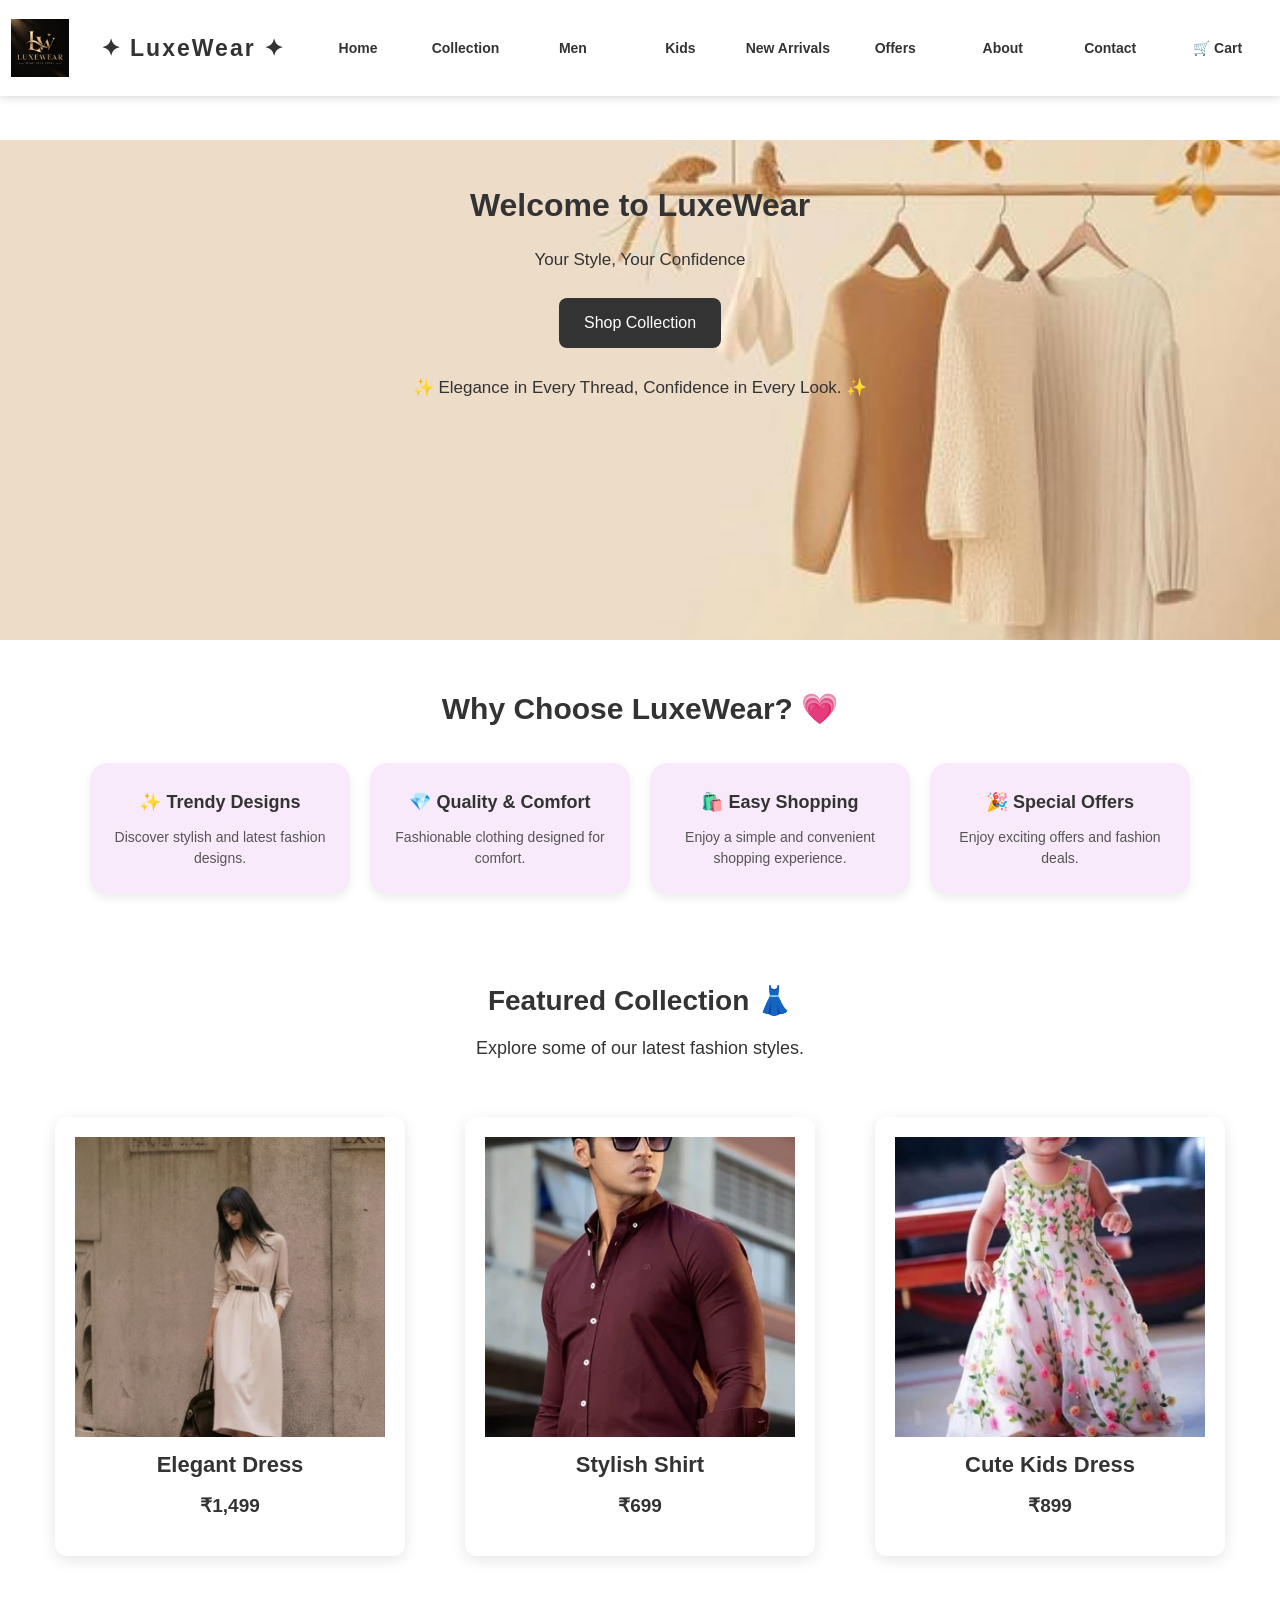
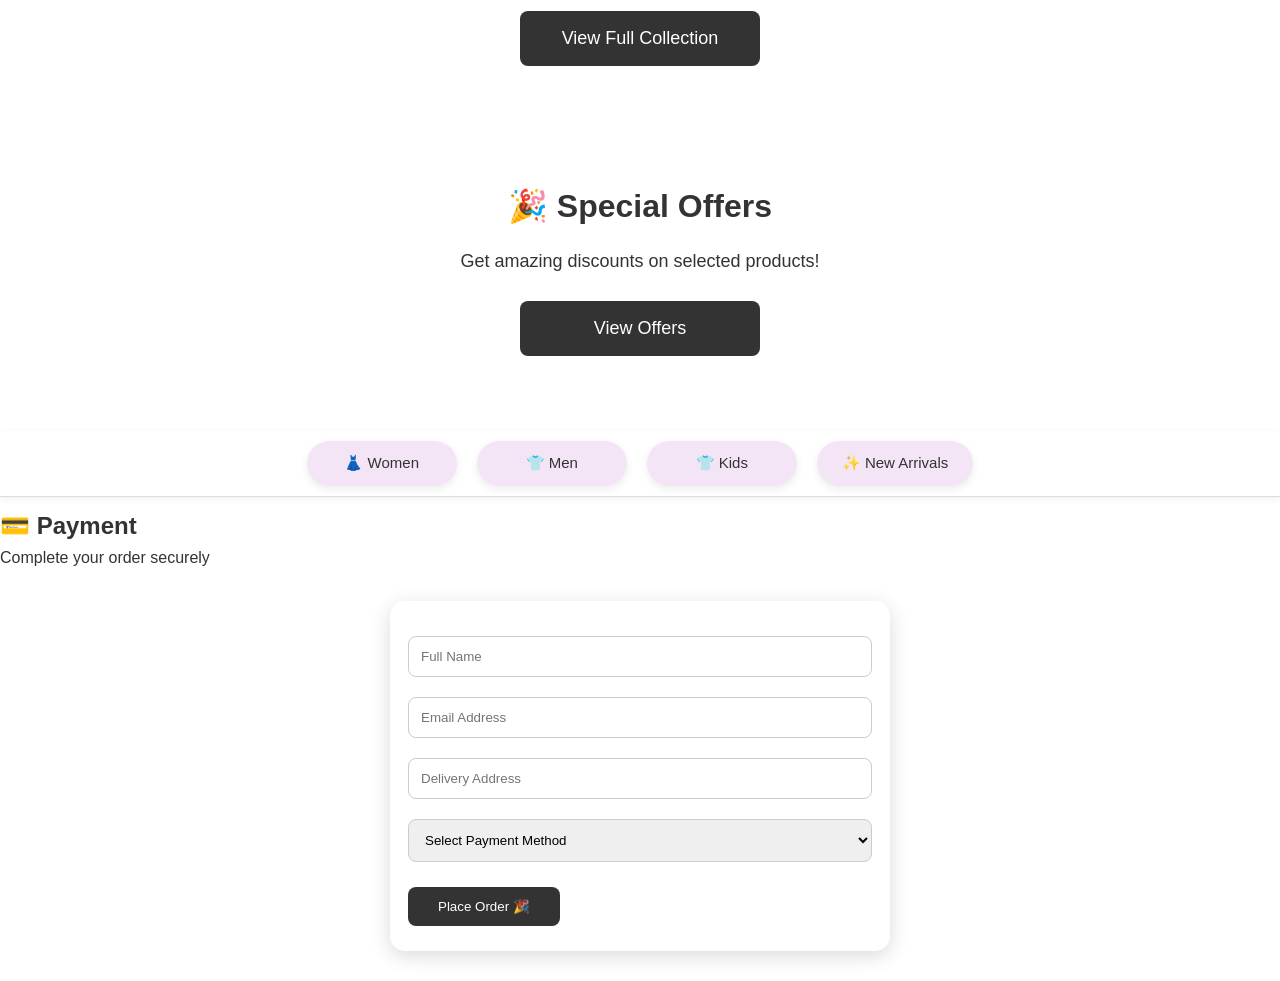
==== commit 7a986d7e: "Add files via upload" ====
--- a/index.html
+++ b/index.html
@@ -926,8 +926,14 @@
 
 
     <!-- ================= PAYMENT ================= -->
-
-            < id="payment" class="payment-section">
+<section id="cart" class="cart">
+    ...
+</section>
+
+<section id="payment" class="payment-section">
+    ...
+</section>
+          
 
     <h2>💳 Payment</h2>
     <p>Complete your order securely</p>
--- a/Style.css
+++ b/Style.css
@@ -1772,4 +1772,41 @@
         background-size: cover;
         background-position: center;
     }
+}
+/* Payment section hidden by default */
+#payment {
+    display: none !important;
+}
+
+/* Payment box styling */
+#payment .payment-box {
+    width: 90%;
+    max-width: 500px;
+    margin: 25px auto;
+    padding: 25px;
+    background: #f8eafa;
+    border-radius: 18px;
+    box-shadow: 0 4px 12px rgba(0,0,0,0.10);
+}
+
+#payment .payment-box input,
+#payment .payment-box select {
+    width: 100%;
+    padding: 12px;
+    margin: 8px 0;
+    border: 1px solid #ddd;
+    border-radius: 8px;
+    font-size: 15px;
+}
+
+#payment .payment-box button {
+    width: 100%;
+    padding: 12px;
+    margin-top: 12px;
+    border: none;
+    border-radius: 25px;
+    background: #333;
+    color: white;
+    font-size: 16px;
+    cursor: pointer;
 }
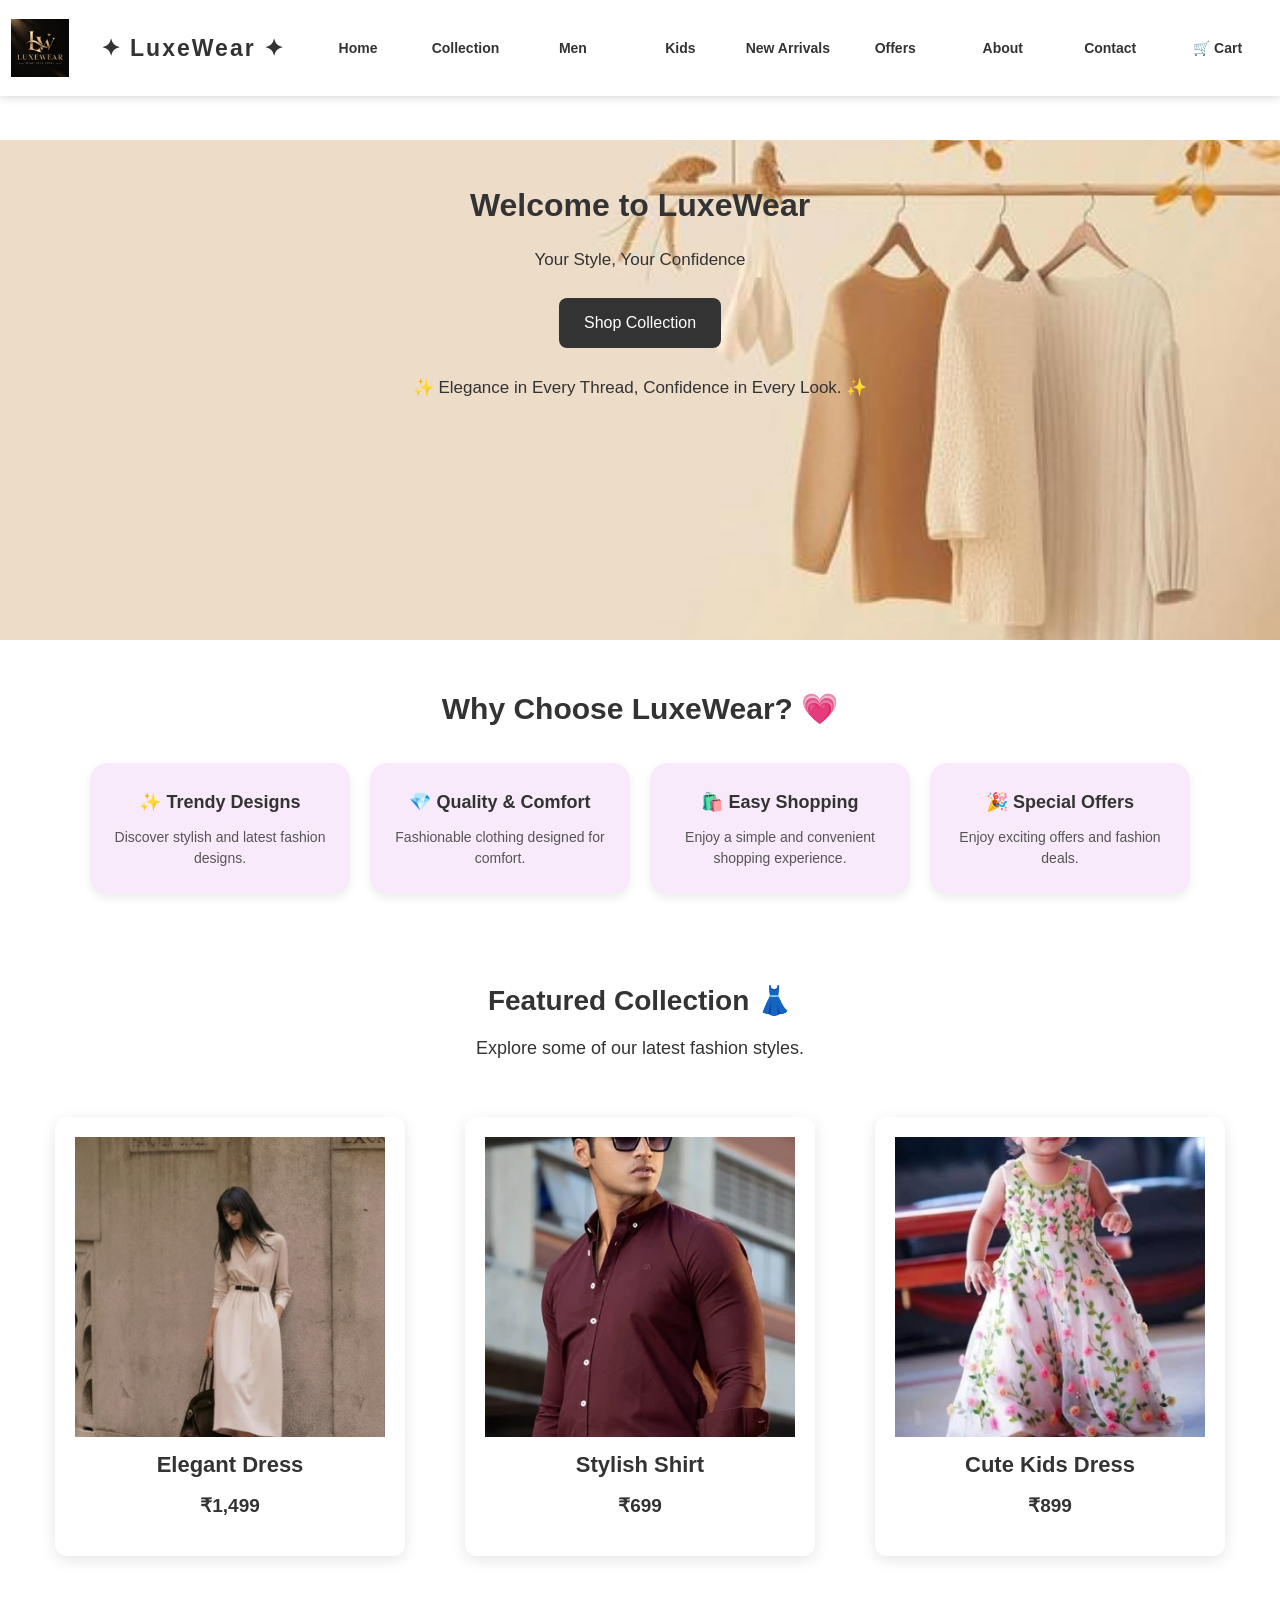
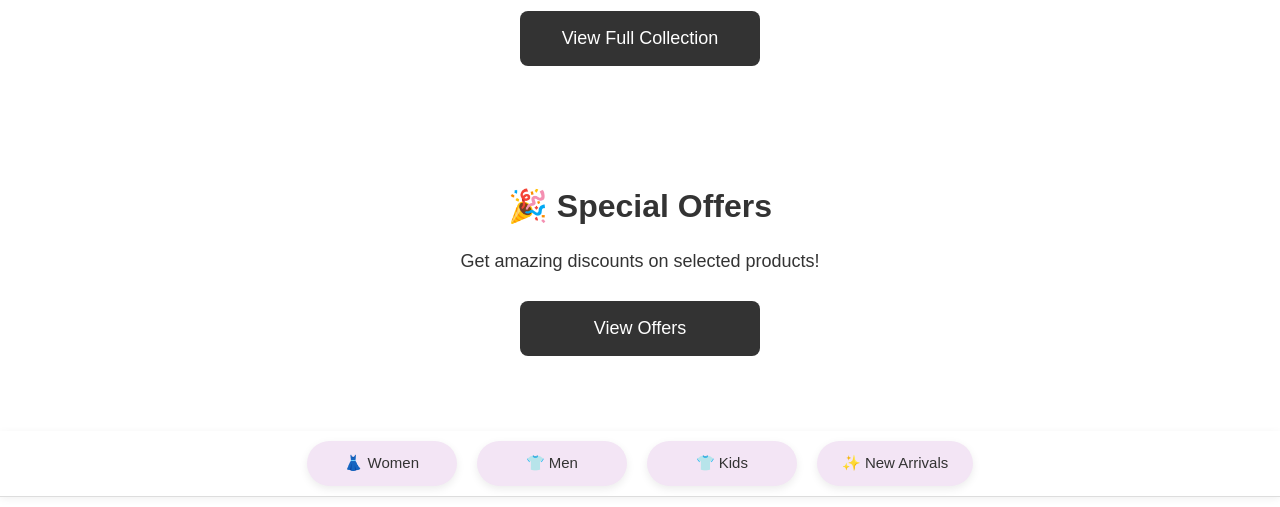
==== commit 36b01241: "Add files via upload" ====
--- a/index.html
+++ b/index.html
@@ -1,5 +1,5 @@
 <!DOCTYPE html>
-<html lang="en">
+<html lang="eng"></html>
 
 <head>
     <meta charset="UTF-8">
@@ -10,7 +10,7 @@
     <link rel="stylesheet" href="Style.css">
 </head>
 
-<body>
+
 
     <!-- ================= NAVBAR ================= -->
 
@@ -904,89 +904,84 @@
     </section>
 
 
-    <!-- ================= CART ================= -->
-
-    <section id="cart" class="cart">
-
-        <h2>🛒 Shopping Cart</h2>
-
-        <div id="cartItems">
-
-            <p>
-                Your cart is currently empty.
-            </p>
-
-        </div>
-
-        <button onclick="goToPayment()">
-            Proceed to Payment 💳
+  <!-- ================= CART ================= -->
+
+<section id="cart" class="cart">
+
+    <h2>🛒 Shopping Cart</h2>
+
+    <div id="cartItems">
+        <p>Your cart is currently empty.</p>
+    </div>
+
+    <button type="button" onclick="goToPayment()">
+        Proceed to Payment 💳
+    </button>
+
+</section>
+
+
+<!-- ================= PAYMENT ================= -->
+
+<section id="payment" class="payment-section">
+
+    <h2>💳 Payment</h2>
+
+    <p>Complete your order securely</p>
+
+    <form class="payment-box"
+          action="https://luxewear.free.je/place_order.php"
+          method="Get">
+
+        <input type="text"
+               name="customer_name"
+               id="customerName"
+               placeholder="Full Name"
+               required>
+
+        <input type="email"
+               name="customer_email"
+               id="customerEmail"
+               placeholder="Email Address"
+               required>
+
+        <input type="text"
+               name="customer_address"
+               id="customerAddress"
+               placeholder="Delivery Address"
+               required>
+
+        <select name="payment_method"
+                id="paymentMethod"
+                required>
+
+            <option value="">Select Payment Method</option>
+            <option value="UPI">UPI</option>
+            <option value="Credit Card">Credit Card</option>
+            <option value="Debit Card">Debit Card</option>
+            <option value="Net Banking">Net Banking</option>
+            <option value="Cash on Delivery">Cash on Delivery</option>
+
+        </select>
+
+        <input type="hidden"
+               name="product_name"
+               id="productName">
+
+        <input type="hidden"
+               name="total_amount"
+               id="totalAmount">
+
+        <button type="submit">
+            Place Order 🎉
         </button>
 
-    </section>
-
-
-    <!-- ================= PAYMENT ================= -->
-<section id="cart" class="cart">
-    ...
+    </form>
+
 </section>
 
-<section id="payment" class="payment-section">
-    ...
-</section>
-          
-
-    <h2>💳 Payment</h2>
-    <p>Complete your order securely</p>
-              <form class="payment-box"
-      action="http://luxewear.free.je/place_order.php"
-      method="POST">
-
-    <input type="text"
-           name="customer_name"
-           id="customerName"
-           placeholder="Full Name"
-           required>
-
-    <input type="email"
-           name="customer_email"
-           id="customerEmail"
-           placeholder="Email Address"
-           required>
-
-    <input type="text"
-           name="customer_address"
-           id="customerAddress"
-           placeholder="Delivery Address"
-           required>
-
-    <select name="payment_method"
-            id="paymentMethod"
-            required>
-
-        <option value="">Select Payment Method</option>
-        <option value="UPI">UPI</option>
-        <option value="Credit Card">Credit Card</option>
-        <option value="Debit Card">Debit Card</option>
-        <option value="Net Banking">Net Banking</option>
-        <option value="Cash on Delivery">Cash on Delivery</option>
-
-    </select>
-
-    <input type="hidden"
-           name="product_name"
-           id="productName">
-
-    <input type="hidden"
-           name="total_amount"
-           id="totalAmount">
-
-    <button type="submit">
-        Place Order 🎉
-    </button>
-
-              </form>
-          
-          
-         <script src="Script.js"></script>
+
+<script src="Script.js"></script>
+
 </body>
 </html>
--- a/Style.css
+++ b/Style.css
@@ -1798,15 +1798,32 @@
     border-radius: 8px;
     font-size: 15px;
 }
-
-#payment .payment-box button {
-    width: 100%;
-    padding: 12px;
-    margin-top: 12px;
-    border: none;
-    border-radius: 25px;
-    background: #333;
-    color: white;
-    font-size: 16px;
-    cursor: pointer;
+/* ===== PAYMENT VISIBILITY FIX ===== */
+
+#payment {
+    display: none !important;
+}
+
+#payment.payment-show {
+    display: block !important;
+}
+/* ===== SECTION CONTROL ===== */
+
+#collection,
+#men,
+#kids,
+#new-arrivals,
+#offers,
+#about,
+#contact,
+#cart {
+    display: none;
+}
+
+#payment[hidden] {
+    display: none !important;
+}
+
+#payment {
+    display: block;
 }
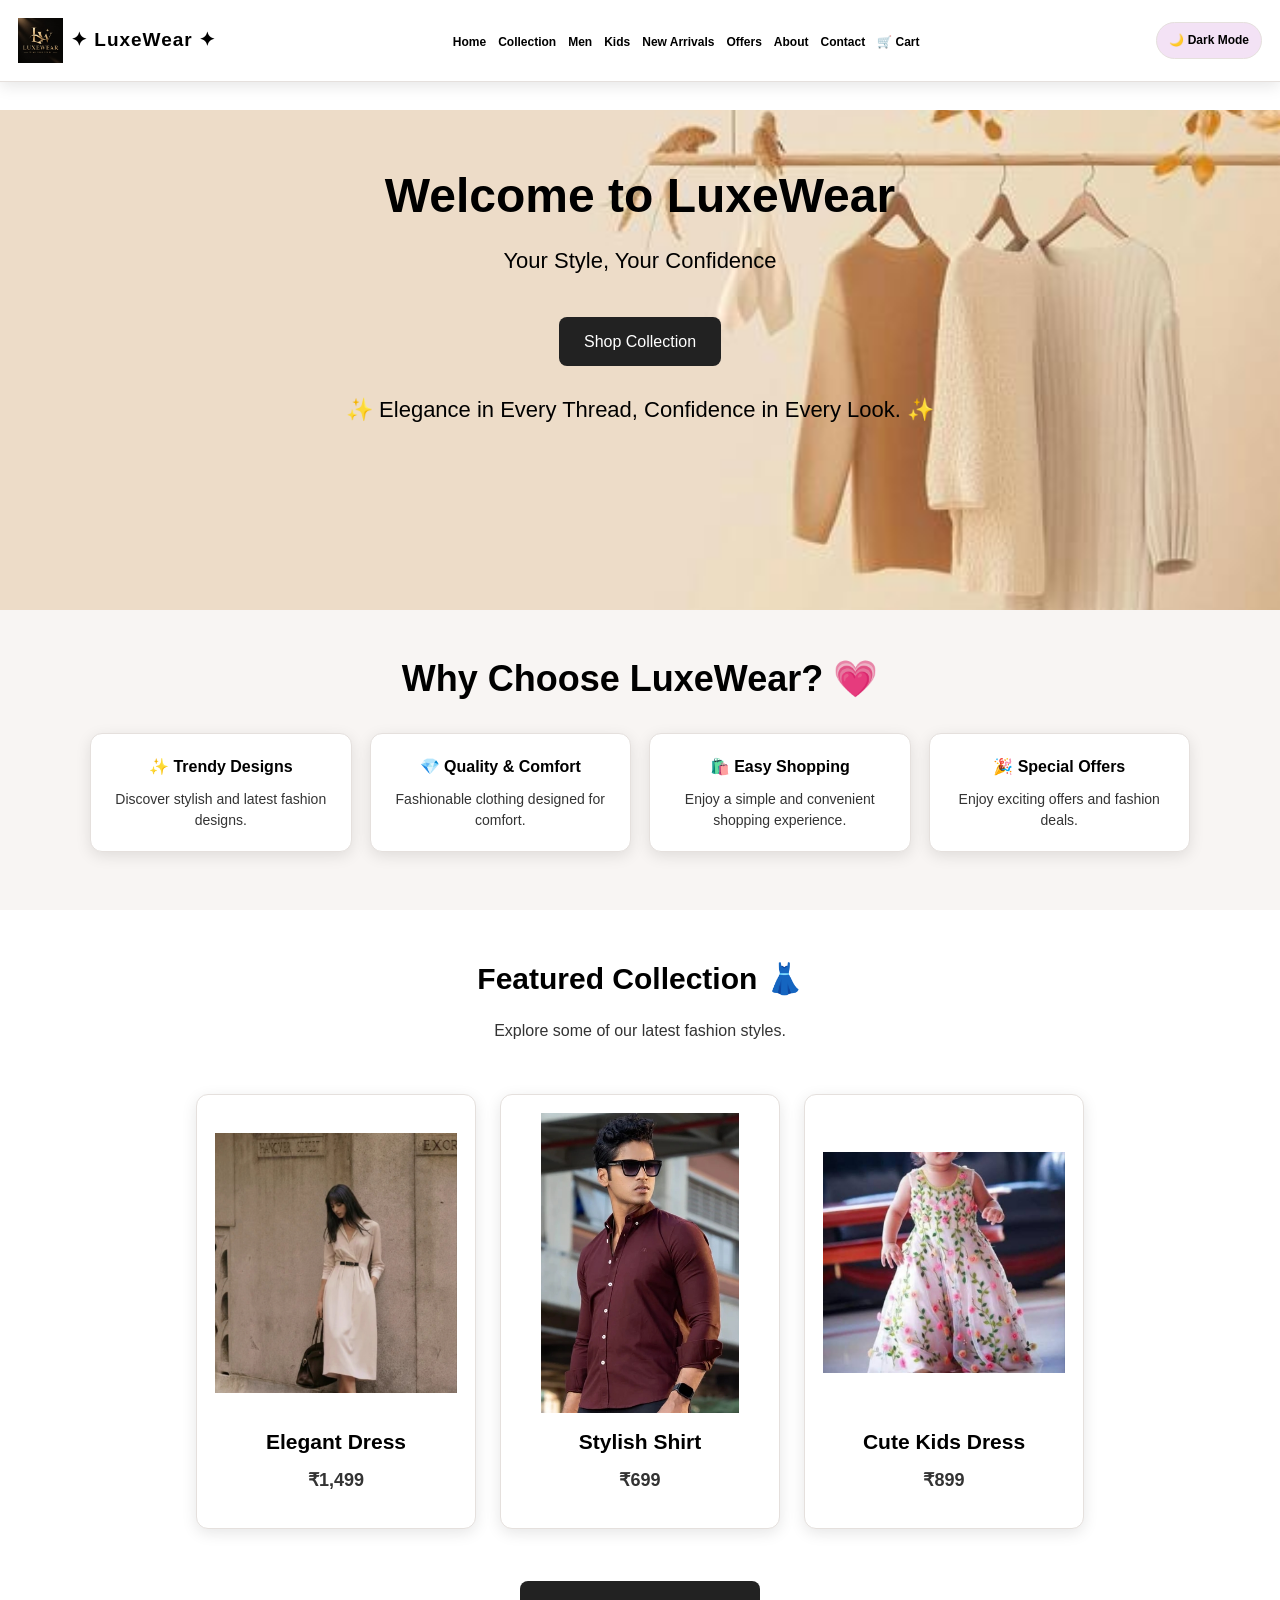
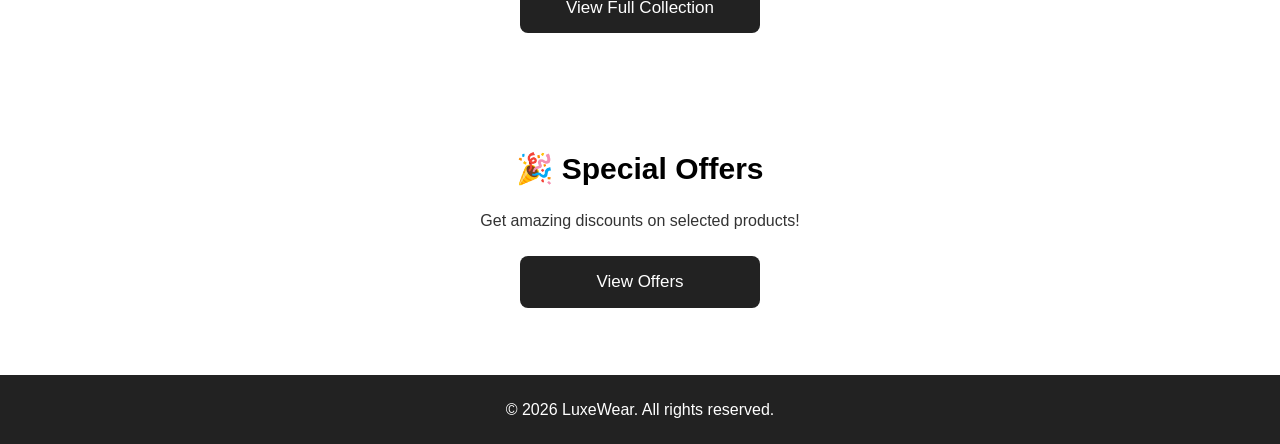
==== commit 34247093: "Add files via upload" ====
--- a/index.html
+++ b/index.html
@@ -1,93 +1,45 @@
 <!DOCTYPE html>
-<html lang="eng"></html>
+<html lang="en">
 
 <head>
     <meta charset="UTF-8">
     <meta name="viewport" content="width=device-width, initial-scale=1.0">
+    <meta name="theme-color" content="#ffffff">
 
     <title>LuxeWear - Fashion Store</title>
 
     <link rel="stylesheet" href="Style.css">
 </head>
 
-
+<body>
 
     <!-- ================= NAVBAR ================= -->
 
-    <header>
-        <nav class="navbar">
-
-            <div class="logo">
-                <img src="logo.png" alt="LuxeWear Logo">
-            </div>
-
-            <div class="brand-name">
-                ✦ LuxeWear ✦
-            </div>
-
-            <div class="brand-design">
-                ─── ✧ ───
-            </div>
-
+    <header class="navbar">
+
+        <div class="brand">
+            <img src="logo.png" alt="LuxeWear Logo">
+            <span class="brand-name">✦ LuxeWear ✦</span>
+        </div>
+
+        <nav>
             <ul class="nav-links">
 
-                <li>
-                    <a href="#" onclick="showSection('home'); return false;">
-                        Home
-                    </a>
-                </li>
-
-                <li>
-                    <a href="#" onclick="showSection('collection'); return false;">
-                        Collection
-                    </a>
-                </li>
-
-                <li>
-                    <a href="#" onclick="showSection('men'); return false;">
-                        Men
-                    </a>
-                </li>
-
-                <li>
-                    <a href="#" onclick="showSection('kids'); return false;">
-                        Kids
-                    </a>
-                </li>
-
-                <li>
-                    <a href="#" onclick="showSection('new-arrivals'); return false;">
-                        New Arrivals
-                    </a>
-                </li>
-
-                <li>
-                    <a href="#" onclick="showSection('offers'); return false;">
-                        Offers
-                    </a>
-                </li>
-
-                <li>
-                    <a href="#" onclick="showSection('about'); return false;">
-                        About
-                    </a>
-                </li>
-
-                <li>
-                    <a href="#" onclick="showSection('contact'); return false;">
-                        Contact
-                    </a>
-                </li>
-
-                <li>
-                    <a href="#" onclick="showSection('cart'); return false;">
-                        🛒 Cart
-                    </a>
-                </li>
+                <li><a href="#home" onclick="showSection('home'); return false;">Home</a></li>
+                <li><a href="#collection" onclick="showSection('collection'); return false;">Collection</a></li>
+                <li><a href="#men" onclick="showSection('men'); return false;">Men</a></li>
+                <li><a href="#kids" onclick="showSection('kids'); return false;">Kids</a></li>
+                <li><a href="#new-arrivals" onclick="showSection('new-arrivals'); return false;">New Arrivals</a></li>
+                <li><a href="#offers" onclick="showSection('offers'); return false;">Offers</a></li>
+                <li><a href="#about" onclick="showSection('about'); return false;">About</a></li>
+                <li><a href="#contact" onclick="showSection('contact'); return false;">Contact</a></li>
+                <li><a href="#cart" onclick="showSection('cart'); return false;">🛒 Cart</a></li>
 
             </ul>
-
         </nav>
+
+        <button id="themeToggle" type="button">🌙 Dark Mode</button>
+
     </header>
 
 
@@ -98,63 +50,53 @@
         <div class="hero-content">
 
             <h1>Welcome to LuxeWear</h1>
-
             <p>Your Style, Your Confidence</p>
 
             <a href="#collection" class="btn"
                onclick="showSection('collection'); return false;">
                 Shop Collection
             </a>
-          <br>
-          <br>
-          <div class="brand-tagline">
-
-    <p>✨ Elegance in Every Thread, Confidence in Every Look. ✨</p>
-
-          </div>
-
-        </div>
-
-    </section>
-  <!-- ================= WHY CHOOSE LUXEWEAR ================= -->
-
-<section class="why-luxe">
-
-    <h2>Why Choose LuxeWear? 💗</h2>
-
-    <div class="why-boxes">
-
-        <div class="why-box">
-            <h3>✨ Trendy Designs</h3>
-            <p>
-                Discover stylish and latest fashion designs.
-            </p>
-        </div>
-
-        <div class="why-box">
-            <h3>💎 Quality & Comfort</h3>
-            <p>
-                Fashionable clothing designed for comfort.
-            </p>
-        </div>
-
-        <div class="why-box">
-            <h3>🛍️ Easy Shopping</h3>
-            <p>
-                Enjoy a simple and convenient shopping experience.
-            </p>
-        </div>
-
-        <div class="why-box">
-            <h3>🎉 Special Offers</h3>
-            <p>
-                Enjoy exciting offers and fashion deals.
-            </p>
-        </div>
-
-    </div>
-
-</section>
+
+            <div class="brand-tagline">
+                <p>✨ Elegance in Every Thread, Confidence in Every Look. ✨</p>
+            </div>
+
+        </div>
+
+    </section>
+
+
+    <!-- ================= WHY CHOOSE LUXEWEAR ================= -->
+
+    <section class="why-luxe">
+
+        <h2>Why Choose LuxeWear? 💗</h2>
+
+        <div class="why-boxes">
+
+            <div class="why-box">
+                <h3>✨ Trendy Designs</h3>
+                <p>Discover stylish and latest fashion designs.</p>
+            </div>
+
+            <div class="why-box">
+                <h3>💎 Quality &amp; Comfort</h3>
+                <p>Fashionable clothing designed for comfort.</p>
+            </div>
+
+            <div class="why-box">
+                <h3>🛍️ Easy Shopping</h3>
+                <p>Enjoy a simple and convenient shopping experience.</p>
+            </div>
+
+            <div class="why-box">
+                <h3>🎉 Special Offers</h3>
+                <p>Enjoy exciting offers and fashion deals.</p>
+            </div>
+
+        </div>
+
+    </section>
 
 
     <!-- ================= HOME PREVIEW ================= -->
@@ -162,59 +104,39 @@
     <section class="home-preview">
 
         <h2>Featured Collection 👗</h2>
-
-        <p>
-            Explore some of our latest fashion styles.
-        </p>
+        <p>Explore some of our latest fashion styles.</p>
 
         <div class="products">
 
             <div class="product-card">
-
                 <div class="product-image">
                     <img src="Images/dress.jpg" alt="Elegant Dress">
                 </div>
-
                 <h3>Elegant Dress</h3>
-
                 <p>₹1,499</p>
-
-            </div>
-
-
-            <div class="product-card">
-
+            </div>
+
+            <div class="product-card">
                 <div class="product-image">
                     <img src="Images/shirt.jpg" alt="Stylish Shirt">
                 </div>
-
                 <h3>Stylish Shirt</h3>
-
                 <p>₹699</p>
-
-            </div>
-
-
-            <div class="product-card">
-
+            </div>
+
+            <div class="product-card">
                 <div class="product-image">
                     <img src="Images/kidsdress.jpg" alt="Kids Dress">
                 </div>
-
                 <h3>Cute Kids Dress</h3>
-
                 <p>₹899</p>
-
-            </div>
-
-        </div>
-
+            </div>
+
+        </div>
 
         <button class="view-collection-btn"
                 onclick="showSection('collection')">
-
             View Full Collection
-
         </button>
 
     </section>
@@ -225,16 +147,11 @@
     <section class="offers-preview">
 
         <h2>🎉 Special Offers</h2>
-
-        <p>
-            Get amazing discounts on selected products!
-        </p>
+        <p>Get amazing discounts on selected products!</p>
 
         <button class="view-offers-btn"
                 onclick="showSection('offers')">
-
             View Offers
-
         </button>
 
     </section>
@@ -244,19 +161,10 @@
 
     <div class="collection-menu">
 
-        <button onclick="showSection('collection')">
-            👗 Women
-        </button>
-
-        <button onclick="showSection('men')">
-            👕 Men
-        </button>
-
+        <button onclick="showSection('collection')">👗 Women</button>
+        <button onclick="showSection('men')">👕 Men</button>
         <button onclick="showSection('kids')">👕 Kids</button>
-
-        <button onclick="showSection('new-arrivals')">
-            ✨ New Arrivals
-        </button>
+        <button onclick="showSection('new-arrivals')">✨ New Arrivals</button>
 
     </div>
 
@@ -266,138 +174,64 @@
     <section id="collection" class="collection">
 
         <h2>Latest Collection</h2>
-
         <h2>Women's Collection 👗</h2>
 
-        <p>
-            Discover beautiful and trendy fashion styles
-            designed for you.
-        </p>
-
+        <p>Discover beautiful and trendy fashion styles designed for you.</p>
 
         <div class="products">
 
-
-            <!-- Product 1 -->
-
-            <div class="product-card">
-
-                <img src="Images/dress.jpg"
-                     class="product-image"
-                     alt="Elegant Dress">
-
+            <div class="product-card">
+                <div class="product-image">
+                    <img src="Images/dress.jpg" alt="Elegant Dress">
+                </div>
                 <h3>Elegant Dress</h3>
-
                 <p>₹1,499</p>
-
-                <button onclick="shopNow('Elegant Dress', 1499)">
-                    Shop Now
-                </button>
-
-            </div>
-
-
-            <!-- Product 2 -->
-
-            <div class="product-card">
-
-                <img src="Images/top.jpg"
-                     class="product-image"
-                     alt="Classic Top">
-
+                <button onclick="shopNow('Elegant Dress', 1499)">Shop Now</button>
+            </div>
+
+            <div class="product-card">
+                <div class="product-image">
+                    <img src="Images/top.jpg" alt="Classic Top">
+                </div>
                 <h3>Classic Top</h3>
-
                 <p>₹799</p>
-
-                <button onclick="shopNow('Classic Top', 799)">
-                    Shop Now
-                </button>
-
-            </div>
-
-
-            <!-- Product 3 -->
-
-            <div class="product-card">
-
-                <img src="Images/jeans.jpg"
-                     class="product-image"
-                     alt="Stylish Jeans">
-
+                <button onclick="shopNow('Classic Top', 799)">Shop Now</button>
+            </div>
+
+            <div class="product-card">
+                <div class="product-image">
+                    <img src="Images/jeans.jpg" alt="Stylish Jeans">
+                </div>
                 <h3>Stylish Jeans</h3>
-
                 <p>₹1,299</p>
-
-                <button onclick="shopNow('Stylish Jeans', 1299)">
-                    Shop Now
-                </button>
-
-            </div>
-
-
-            <!-- Product 4 -->
-
-            <div class="product-card">
-
-                <div class="product-image">
-
-                    <img src="Images/Floralkurti.jpg"
-                         alt="Floral Kurti">
-
-                </div>
-
+                <button onclick="shopNow('Stylish Jeans', 1299)">Shop Now</button>
+            </div>
+
+            <div class="product-card">
+                <div class="product-image">
+                    <img src="Images/Floralkurti.jpg" alt="Floral Kurti">
+                </div>
                 <h3>Floral Kurti</h3>
-
                 <p>₹999</p>
-
-                <button onclick="shopNow('Floral Kurti', 999)">
-                    Shop Now
-                </button>
-
-            </div>
-
-
-            <!-- Product 5 -->
-
-            <div class="product-card">
-
-                <div class="product-image">
-
-                    <img src="Images/partydress.jpg"
-                         alt="Party Dress">
-
-                </div>
-
+                <button onclick="shopNow('Floral Kurti', 999)">Shop Now</button>
+            </div>
+
+            <div class="product-card">
+                <div class="product-image">
+                    <img src="Images/partydress.jpg" alt="Party Dress">
+                </div>
                 <h3>Party Dress</h3>
-
                 <p>₹1,099</p>
-
-                <button onclick="shopNow('Party Dress', 1099)">
-                    Shop Now
-                </button>
-
-            </div>
-
-
-            <!-- Product 6 -->
-
-            <div class="product-card">
-
-                <div class="product-image">
-
-                    <img src="Images/women-dress.jpg"
-                         alt="Elegant Women Dress">
-
-                </div>
-
+                <button onclick="shopNow('Party Dress', 1099)">Shop Now</button>
+            </div>
+
+            <div class="product-card">
+                <div class="product-image">
+                    <img src="Images/women-dress.jpg" alt="Elegant Women Dress">
+                </div>
                 <h3>Elegant Women Dress</h3>
-
                 <p>₹1,399</p>
-
-                <button onclick="shopNow('Elegant Women Dress', 1399)">
-                    Shop Now
-                </button>
-
+                <button onclick="shopNow('Elegant Women Dress', 1399)">Shop Now</button>
             </div>
 
         </div>
@@ -410,114 +244,62 @@
     <section id="men" class="category-section">
 
         <h2>Men's Collection 👕</h2>
-
-        <p>
-            Discover stylish and comfortable fashion for men.
-        </p>
+        <p>Discover stylish and comfortable fashion for men.</p>
 
         <div class="products">
 
-
-            <div class="product-card">
-
+            <div class="product-card">
                 <div class="product-image">
                     <img src="Images/shirt.jpg" alt="Men's Shirt">
                 </div>
-
                 <h3>Stylish Men's Shirt</h3>
-
                 <p>₹699</p>
-
-                <button onclick="shopNow('Stylish Mens Shirt', 699)">
-                    Shop Now
-                </button>
-
-            </div>
-
-
-            <div class="product-card">
-
+                <button onclick="shopNow('Stylish Mens Shirt', 699)">Shop Now</button>
+            </div>
+
+            <div class="product-card">
                 <div class="product-image">
                     <img src="Images/t-shirt.jpg" alt="Men's T-Shirt">
                 </div>
-
                 <h3>Stylish Men's T-Shirt</h3>
-
                 <p>₹699</p>
-
-                <button onclick="shopNow('Stylish Mens T-Shirt', 699)">
-                    Shop Now
-                </button>
-
-            </div>
-
-
-            <div class="product-card">
-
+                <button onclick="shopNow('Stylish Mens T-Shirt', 699)">Shop Now</button>
+            </div>
+
+            <div class="product-card">
                 <div class="product-image">
                     <img src="Images/Jean's.jpg" alt="Men's Jeans">
                 </div>
-
                 <h3>Comfortable Men's Jeans</h3>
-
                 <p>₹1,299</p>
-
-                <button onclick="shopNow('Comfortable Mens Jeans', 1299)">
-                    Shop Now
-                </button>
-
-            </div>
-
-
-            <div class="product-card">
-
+                <button onclick="shopNow('Comfortable Mens Jeans', 1299)">Shop Now</button>
+            </div>
+
+            <div class="product-card">
                 <div class="product-image">
                     <img src="Images/formalshirt.jpg" alt="Formal Shirt">
                 </div>
-
                 <h3>Formal Shirt</h3>
-
                 <p>₹1,199</p>
-
-                <button onclick="shopNow('Formal Shirt', 1199)">
-                    Shop Now
-                </button>
-
-            </div>
-
-
-            <div class="product-card">
-
+                <button onclick="shopNow('Formal Shirt', 1199)">Shop Now</button>
+            </div>
+
+            <div class="product-card">
                 <div class="product-image">
                     <img src="Images/formalpant.jpg" alt="Formal Pants">
                 </div>
-
                 <h3>Formal Pants</h3>
-
                 <p>₹1,299</p>
-
-                <button onclick="shopNow('Formal Pants', 1299)">
-                    Shop Now
-                </button>
-
-            </div>
-
-
-            <div class="product-card">
-
-                <div class="product-image">
-                    <img src="Images/men-shirt.jpg"
-                         alt="Premium Casual Shirt">
-                </div>
-
+                <button onclick="shopNow('Formal Pants', 1299)">Shop Now</button>
+            </div>
+
+            <div class="product-card">
+                <div class="product-image">
+                    <img src="Images/men-shirt.jpg" alt="Premium Casual Shirt">
+                </div>
                 <h3>Premium Casual Shirt</h3>
-
                 <p>₹999</p>
-
-                <button onclick="shopNow('Premium Casual Shirt', 999)">
-                    Shop Now
-                </button>
-
+                <button onclick="shopNow('Premium Casual Shirt', 999)">Shop Now</button>
             </div>
 
         </div>
@@ -530,119 +312,62 @@
     <section id="kids" class="category-section">
 
         <h2>👕 Kids Collection</h2>
-
-        <p>
-            Discover cute, comfortable and stylish fashion for kids.
-        </p>
+        <p>Discover cute, comfortable and stylish fashion for kids.</p>
 
         <div class="products">
 
-
-            <div class="product-card">
-
-                <div class="product-image">
-                    <img src="Images/kidsdress.jpg"
-                         alt="Kids Dress">
-                </div>
-
+            <div class="product-card">
+                <div class="product-image">
+                    <img src="Images/kidsdress.jpg" alt="Kids Dress">
+                </div>
                 <h3>Cute Kids Dress</h3>
-
                 <p>₹899</p>
-
-                <button onclick="shopNow('Cute Kids Dress', 899)">
-                    Shop Now
-                </button>
-
-            </div>
-
-
-            <div class="product-card">
-
-                <div class="product-image">
-                    <img src="Images/kidstshirt.png"
-                         alt="Kids T-Shirt">
-                </div>
-
+                <button onclick="shopNow('Cute Kids Dress', 899)">Shop Now</button>
+            </div>
+
+            <div class="product-card">
+                <div class="product-image">
+                    <img src="Images/kidstshirt.png" alt="Kids T-Shirt">
+                </div>
                 <h3>Kids T-Shirt</h3>
-
                 <p>₹599</p>
-
-                <button onclick="shopNow('Kids T-Shirt', 599)">
-                    Shop Now
-                </button>
-
-            </div>
-
-
-            <div class="product-card">
-
-                <div class="product-image">
-                    <img src="Images/kidsjean.jpg"
-                         alt="Kids Jeans">
-                </div>
-
+                <button onclick="shopNow('Kids T-Shirt', 599)">Shop Now</button>
+            </div>
+
+            <div class="product-card">
+                <div class="product-image">
+                    <img src="Images/kidsjean.jpg" alt="Kids Jeans">
+                </div>
                 <h3>Kids Stylish Jeans</h3>
-
                 <p>₹799</p>
-
-                <button onclick="shopNow('Kids Stylish Jeans', 799)">
-                    Shop Now
-                </button>
-
-            </div>
-
-
-            <div class="product-card">
-
-                <div class="product-image">
-                    <img src="Images/kidsjumpsuit.jpg"
-                         alt="Kids Jumpsuit">
-                </div>
-
+                <button onclick="shopNow('Kids Stylish Jeans', 799)">Shop Now</button>
+            </div>
+
+            <div class="product-card">
+                <div class="product-image">
+                    <img src="Images/kidsjumpsuit.jpg" alt="Kids Jumpsuit">
+                </div>
                 <h3>Kids Jumpsuit</h3>
-
                 <p>₹899</p>
-
-                <button onclick="shopNow('Kids Jumpsuit', 899)">
-                    Shop Now
-                </button>
-
-            </div>
-
-
-            <div class="product-card">
-
-                <div class="product-image">
-                    <img src="Images/girlsfrock.jpg"
-                         alt="Girls Frock">
-                </div>
-
+                <button onclick="shopNow('Kids Jumpsuit', 899)">Shop Now</button>
+            </div>
+
+            <div class="product-card">
+                <div class="product-image">
+                    <img src="Images/girlsfrock.jpg" alt="Girls Frock">
+                </div>
                 <h3>Girls Frock</h3>
-
                 <p>₹999</p>
-
-                <button onclick="shopNow('Girls Frock', 999)">
-                    Shop Now
-                </button>
-
-            </div>
-
-
-            <div class="product-card">
-
-                <div class="product-image">
-                    <img src="Images/kids-outfit.jpg"
-                         alt="Kids Outfit">
-                </div>
-
+                <button onclick="shopNow('Girls Frock', 999)">Shop Now</button>
+            </div>
+
+            <div class="product-card">
+                <div class="product-image">
+                    <img src="Images/kids-outfit.jpg" alt="Kids Outfit">
+                </div>
                 <h3>Smart Kids Outfit</h3>
-
                 <p>₹899</p>
-
-                <button onclick="shopNow('Smart Kids Outfit', 899)">
-                    Shop Now
-                </button>
-
+                <button onclick="shopNow('Smart Kids Outfit', 899)">Shop Now</button>
             </div>
 
         </div>
@@ -655,119 +380,62 @@
     <section id="new-arrivals" class="category-section">
 
         <h2>✨ New Arrivals</h2>
-
-        <p>
-            Check out our newest fashion styles.
-        </p>
+        <p>Check out our newest fashion styles.</p>
 
         <div class="products">
 
-
-            <div class="product-card">
-
-                <div class="product-image">
-                    <img src="Images/newdress.jpg"
-                         alt="New Dress">
-                </div>
-
+            <div class="product-card">
+                <div class="product-image">
+                    <img src="Images/newdress.jpg" alt="New Dress">
+                </div>
                 <h3>New Trendy Dress</h3>
-
                 <p>₹1,599</p>
-
-                <button onclick="shopNow('New Trendy Dress', 1599)">
-                    Shop Now
-                </button>
-
-            </div>
-
-
-            <div class="product-card">
-
-                <div class="product-image">
-                    <img src="Images/newshirt.jpg"
-                         alt="New Shirt">
-                </div>
-
+                <button onclick="shopNow('New Trendy Dress', 1599)">Shop Now</button>
+            </div>
+
+            <div class="product-card">
+                <div class="product-image">
+                    <img src="Images/newshirt.jpg" alt="New Shirt">
+                </div>
                 <h3>New Fashion Shirt</h3>
-
                 <p>₹1,099</p>
-
-                <button onclick="shopNow('New Fashion Shirt', 1099)">
-                    Shop Now
-                </button>
-
-            </div>
-
-
-            <div class="product-card">
-
-                <div class="product-image">
-                    <img src="Images/newjean.jpg"
-                         alt="New Jeans">
-                </div>
-
+                <button onclick="shopNow('New Fashion Shirt', 1099)">Shop Now</button>
+            </div>
+
+            <div class="product-card">
+                <div class="product-image">
+                    <img src="Images/newjean.jpg" alt="New Jeans">
+                </div>
                 <h3>New Stylish Jeans</h3>
-
                 <p>₹1,399</p>
-
-                <button onclick="shopNow('New Stylish Jeans', 1399)">
-                    Shop Now
-                </button>
-
-            </div>
-
-
-            <div class="product-card">
-
-                <div class="product-image">
-                    <img src="Images/newkurti.jpg"
-                         alt="Trendy Kurti">
-                </div>
-
+                <button onclick="shopNow('New Stylish Jeans', 1399)">Shop Now</button>
+            </div>
+
+            <div class="product-card">
+                <div class="product-image">
+                    <img src="Images/newkurti.jpg" alt="Trendy Kurti">
+                </div>
                 <h3>Trendy Kurti</h3>
-
                 <p>₹999</p>
-
-                <button onclick="shopNow('Trendy Kurti', 999)">
-                    Shop Now
-                </button>
-
-            </div>
-
-
-            <div class="product-card">
-
-                <div class="product-image">
-                    <img src="Images/indowestern.jpg"
-                         alt="Indo Western">
-                </div>
-
+                <button onclick="shopNow('Trendy Kurti', 999)">Shop Now</button>
+            </div>
+
+            <div class="product-card">
+                <div class="product-image">
+                    <img src="Images/indowestern.jpg" alt="Indo Western">
+                </div>
                 <h3>Indo Western</h3>
-
                 <p>₹1,199</p>
-
-                <button onclick="shopNow('Indo Western', 1199)">
-                    Shop Now
-                </button>
-
-            </div>
-
-
-            <div class="product-card">
-
-                <div class="product-image">
-                    <img src="Images/trendy kurti.jpg"
-                         alt="Stylish Kurti">
-                </div>
-
+                <button onclick="shopNow('Indo Western', 1199)">Shop Now</button>
+            </div>
+
+            <div class="product-card">
+                <div class="product-image">
+                    <img src="Images/trendy-kurti.jpg" alt="Stylish Kurti">
+                </div>
                 <h3>Stylish Kurti</h3>
-
                 <p>₹1,199</p>
-
-                <button onclick="shopNow('Stylish Kurti', 1199)">
-                    Shop Now
-                </button>
-
+                <button onclick="shopNow('Stylish Kurti', 1199)">Shop Now</button>
             </div>
 
         </div>
@@ -780,50 +448,26 @@
     <section id="offers" class="offers-section">
 
         <h2>🏷️ Special Offers</h2>
-
-        <p>
-            Grab the best fashion deals from LuxeWear!
-        </p>
+        <p>Grab the best fashion deals from LuxeWear!</p>
 
         <div class="offers-container">
 
-
             <div class="offer-box">
-
                 <h3>20% OFF</h3>
-
                 <p>On Women's Collection</p>
-
-                <button onclick="showOffer('20% OFF on Women Collection')">
-                    Shop Offer
-                </button>
-
-            </div>
-
+                <button onclick="showOffer('20% OFF on Women Collection')">Shop Offer</button>
+            </div>
 
             <div class="offer-box">
-
                 <h3>30% OFF</h3>
-
                 <p>On Men's Collection</p>
-
-                <button onclick="showOffer('30% OFF on Men Collection')">
-                    Shop Offer
-                </button>
-
-            </div>
-
+                <button onclick="showOffer('30% OFF on Men Collection')">Shop Offer</button>
+            </div>
 
             <div class="offer-box">
-
                 <h3>Special Sale 🎉</h3>
-
                 <p>Limited Time Fashion Deals</p>
-
-                <button onclick="showOffer('Special Sale')">
-                    Shop Offer
-                </button>
-
+                <button onclick="showOffer('Special Sale')">Shop Offer</button>
             </div>
 
         </div>
@@ -836,7 +480,6 @@
     <section id="about" class="about">
 
         <h2>About LuxeWear</h2>
-
         <p>
             LuxeWear is a fashion brand focused on modern,
             elegant and comfortable clothing.
@@ -852,15 +495,10 @@
         <h2>Contact Us</h2>
 
         <div class="contact-info">
-
             <h3>Get in Touch with LuxeWear</h3>
-
             <p>📧 Email: luxewear@example.com</p>
-
             <p>📞 Phone: +91 98765 43210</p>
-
             <p>📍 Location: India</p>
-
         </div>
 
     </section>
@@ -873,115 +511,94 @@
         <div class="help-box">
 
             <h2>Need Help? 💬</h2>
-
-            <p>
-                We are here to help you!
-            </p>
-
-            <input
-                type="text"
-                id="helpName"
-                placeholder="Enter your name"
-            >
-
-            <input
-                type="email"
-                id="helpEmail"
-                placeholder="Enter your email"
-            >
-
-            <textarea
-                id="helpMessage"
-                placeholder="How can we help you?"
-            ></textarea>
-
-            <button onclick="submitHelp()">
-                Submit
-            </button>
-
-        </div>
-
-    </section>
-
-
-  <!-- ================= CART ================= -->
-
-<section id="cart" class="cart">
-
-    <h2>🛒 Shopping Cart</h2>
-
-    <div id="cartItems">
-        <p>Your cart is currently empty.</p>
-    </div>
-
-    <button type="button" onclick="goToPayment()">
-        Proceed to Payment 💳
-    </button>
-
-</section>
-
-
-<!-- ================= PAYMENT ================= -->
-
-<section id="payment" class="payment-section">
-
-    <h2>💳 Payment</h2>
-
-    <p>Complete your order securely</p>
-
-    <form class="payment-box"
-          action="https://luxewear.free.je/place_order.php"
-          method="Get">
-
-        <input type="text"
-               name="customer_name"
-               id="customerName"
-               placeholder="Full Name"
-               required>
-
-        <input type="email"
-               name="customer_email"
-               id="customerEmail"
-               placeholder="Email Address"
-               required>
-
-        <input type="text"
-               name="customer_address"
-               id="customerAddress"
-               placeholder="Delivery Address"
-               required>
-
-        <select name="payment_method"
-                id="paymentMethod"
-                required>
-
-            <option value="">Select Payment Method</option>
-            <option value="UPI">UPI</option>
-            <option value="Credit Card">Credit Card</option>
-            <option value="Debit Card">Debit Card</option>
-            <option value="Net Banking">Net Banking</option>
-            <option value="Cash on Delivery">Cash on Delivery</option>
-
-        </select>
-
-        <input type="hidden"
-               name="product_name"
-               id="productName">
-
-        <input type="hidden"
-               name="total_amount"
-               id="totalAmount">
-
-        <button type="submit">
-            Place Order 🎉
+            <p>We are here to help you!</p>
+
+            <input type="text" id="helpName" placeholder="Enter your name">
+            <input type="email" id="helpEmail" placeholder="Enter your email">
+
+            <textarea id="helpMessage"
+                      placeholder="How can we help you?"></textarea>
+
+            <button type="button" onclick="submitHelp()">Submit</button>
+
+        </div>
+
+    </section>
+
+
+    <!-- ================= CART ================= -->
+
+    <section id="cart" class="cart">
+
+        <h2>🛒 Shopping Cart</h2>
+
+        <div id="cartItems">
+            <p>Your cart is currently empty.</p>
+        </div>
+
+        <button type="button" onclick="goToPayment()">
+            Proceed to Payment 💳
         </button>
 
-    </form>
-
-</section>
-
-
-<script src="Script.js"></script>
+    </section>
+
+
+    <!-- ================= PAYMENT ================= -->
+
+    <section id="payment" class="payment-section">
+
+        <h2>💳 Payment</h2>
+        <p>Complete your order securely</p>
+
+        <form class="payment-box"
+              action="https://luxewear.free.je/place_order.php"
+              method="GET">
+
+            <input type="text"
+                   name="customer_name"
+                   id="customerName"
+                   placeholder="Full Name"
+                   required>
+
+            <input type="email"
+                   name="customer_email"
+                   id="customerEmail"
+                   placeholder="Email Address"
+                   required>
+
+            <input type="text"
+                   name="customer_address"
+                   id="customerAddress"
+                   placeholder="Delivery Address"
+                   required>
+
+            <select name="payment_method" id="paymentMethod" required>
+                <option value="">Select Payment Method</option>
+                <option value="UPI">UPI</option>
+                <option value="Credit Card">Credit Card</option>
+                <option value="Debit Card">Debit Card</option>
+                <option value="Net Banking">Net Banking</option>
+                <option value="Cash on Delivery">Cash on Delivery</option>
+            </select>
+
+            <input type="hidden" name="product_name" id="productName">
+            <input type="hidden" name="total_amount" id="totalAmount">
+
+            <button type="submit">Place Order 🎉</button>
+
+        </form>
+
+    </section>
+
+
+    <!-- ================= FOOTER ================= -->
+
+    <footer>
+        <p>&copy; 2026 LuxeWear. All rights reserved.</p>
+    </footer>
+
+
+    <script src="Script.js"></script>
 
 </body>
 </html>
--- a/Style.css
+++ b/Style.css
@@ -1,1341 +1,627 @@
 /* =====================================================
-   LUXEWEAR - COMPLETE RESPONSIVE CSS
-   ===================================================== */
+LUXEWEAR - COMPLETE RESPONSIVE CSS
+DAY MODE + NIGHT MODE
+===================================================== */
+
+/* ---------- DAY MODE: DEFAULT THEME ---------- */
+
+:root {
+color-scheme: light;
+
+--bg: #ffffff;
+--surface: #ffffff;
+--surface-soft: #f8f5f3;
+--text: #333333;
+--muted: #666666;
+--border: #e5e0dd;
+--accent: #f3e2f5;
+--accent-hover: #ead5ed;
+--button-bg: #333333;
+--button-text: #ffffff;
+--navbar-bg: #ffffff;
+--footer-bg: #222222;
+--footer-text: #ffffff;
+--shadow: 0 4px 15px rgba(0, 0, 0, 0.10);
+
+}
+
+/* ---------- NIGHT MODE ---------- */
+
+html[data-theme="dark"] {
+color-scheme: dark;
+
+--bg: #151515;
+--surface: #202020;
+--surface-soft: #292626;
+--text: #f2eeee;
+--muted: #c4bcbc;
+--border: #444040;
+--accent: #49364c;
+--accent-hover: #604666;
+--button-bg: #f0d9f2;
+--button-text: #211b22;
+--navbar-bg: #202020;
+--footer-bg: #101010;
+--footer-text: #f5f5f5;
+--shadow: 0 4px 18px rgba(0, 0, 0, 0.35);
+
+}
+
+/* ---------- RESET ---------- */
 
 * {
-    margin: 0;
-    padding: 0;
-    box-sizing: border-box;
-}
+  margin: 0;
+  padding: 0;
+  box-sizing: border-box;
+  }
 
 html {
-    width: 100%;
-    overflow-x: hidden;
-    scroll-behavior: smooth;
+width: 100%;
+scroll-behavior: smooth;
+overflow-x: hidden;
 }
 
 body {
-    width: 100%;
-    font-family: Arial, sans-serif;
-    color: #333;
-    background: #fff;
-    line-height: 1.6;
-
-    /* Space for fixed navbar */
-    padding-top: 90px;
-
-    overflow-x: hidden;
-}
-
-
-/* =====================================================
-   NAVBAR - DESKTOP / LAPTOP
-   ===================================================== */
+width: 100%;
+padding-top: 140px;
+font-family: Arial, sans-serif;
+line-height: 1.6;
+color: var(--text);
+background: var(--bg);
+overflow-x: hidden;
+transition: background 0.25s, color 0.25s;
+}
+
+img {
+max-width: 100%;
+}
+
+button,
+input,
+select,
+textarea {
+font: inherit;
+}
+
+button {
+cursor: pointer;
+}
+
+a {
+color: inherit;
+}
+
+/* ---------- NAVBAR ---------- */
+
 
 .navbar {
     position: fixed;
     top: 0;
     left: 0;
-    width: 100%;
     z-index: 9999;
-
-    background: white;
+    width: 100%;
+    min-height: 90px;
+    padding: 12px 3%;
+    display: flex;
+    align-items: center;
+    justify-content: space-between;
+    gap: 15px;
+    flex-wrap: wrap;
+
+    background: var(--navbar-bg);
+    color: var(--text);
+    box-shadow: var(--shadow);
+    border-bottom: 1px solid var(--border);
+}
+
+.nav-links {
     display: flex;
     align-items: center;
     justify-content: center;
-
-    padding: 10px 20px;
-    box-shadow: 0 2px 8px rgba(0,0,0,0.15);
-}
-
-/* Logo */
-
-.logo {
-    flex-shrink: 0;
-}
-
-.logo img {
-    width: 75px;
-    height: 65px;
-
-    object-fit: contain;
-    display: block;
-}
-
-
-/* Brand Name */
-
-.brand-name {
-    font-size: 23px;
-    font-weight: bold;
-
-    letter-spacing: 3px;
-    white-space: nowrap;
-
-    flex-shrink: 0;
-}
-
-
-/* Decorative Design */
-
-.brand-design {
-    font-size: 16px;
-    letter-spacing: 2px;
-    white-space: nowrap;
-}
-
-
-/* Navigation */
-
-.nav-links {
+    flex-wrap: wrap;
+    gap: 12px;
+    list-style: none;
+}
+
+
+/* ---------- DAY / NIGHT TOGGLE BUTTON ---------- */
+
+/* Add id="themeToggle" to your theme button */
+
+#themeToggle {
+flex-shrink: 0;
+padding: 9px 13px;
+border: 1px solid var(--border);
+border-radius: 25px;
+background: var(--accent);
+color: var(--text);
+font-size: 14px;
+font-weight: bold;
+white-space: nowrap;
+transition: background 0.2s, transform 0.2s;
+}
+
+#themeToggle:hover {
+background: var(--accent-hover);
+transform: translateY(-1px);
+}
+
+
+
+/* ---------- HERO BACKGROUND IMAGE ---------- */
+
+.hero {
+    min-height: 480px;
+    padding: 60px 20px;
     display: flex;
-
     align-items: center;
     justify-content: center;
-
-    gap: 18px;
-
-    list-style: none;
-
-    margin: 0;
-    padding: 0;
-
-    white-space: nowrap;
-}
-
-.nav-links li {
-    margin: 0;
-    padding: 0;
-}
-
-.nav-links a {
-    color: #333;
-
-    text-decoration: none;
-
-    font-size: 14px;
-    font-weight: 500;
-
-    white-space: nowrap;
-
-    transition: 0.3s;
-}
-
-.nav-links a:hover {
-    color: #777;
-}
-
-
-/* =====================================================
-   HERO
-   ===================================================== */
-
-.hero {
-    min-height: 500px;
-
-    display: flex;
-    justify-content: center;
-    align-items: center;
-
     text-align: center;
 
-    padding: 60px 20px;
-
-    background: #f5f0ed;
+    background-image:
+        linear-gradient(rgba(0, 0, 0, 0.30), rgba(0, 0, 0, 0.30)),
+        url("Images/fashions.jpg");
+
+    background-size: cover;
+    background-position: center;
+    background-repeat: no-repeat;
+
+    color: #ffffff;
 }
 
 .hero h1 {
-    font-size: 45px;
     margin-bottom: 15px;
+    font-size: clamp(28px, 4vw, 44px);
 }
 
 .hero p {
-    font-size: 20px;
     margin-bottom: 25px;
-}
-
-
-/* =====================================================
-   GENERAL BUTTON
-   ===================================================== */
+    font-size: clamp(16px, 2vw, 20px);
+}
+
+
+/* ---------- GENERAL BUTTON ---------- */
 
 .btn {
-    display: inline-block;
-
-    padding: 12px 25px;
-
-    background: #333;
-    color: white;
-
-    text-decoration: none;
-
-    border-radius: 8px;
-
-    font-size: 16px;
-
-    cursor: pointer;
-}
-
-
-/* =====================================================
-   HOME PREVIEW
-   ===================================================== */
-
-.home-preview {
-    padding: 50px 20px;
-    text-align: center;
-}
-
-.home-preview h2 {
-    font-size: 32px;
-    margin-bottom: 10px;
-}
-
-.home-preview > p {
-    font-size: 18px;
-    margin-bottom: 25px;
-}
-
-
-/* =====================================================
-   OFFERS PREVIEW
-   ===================================================== */
-
+display: inline-block;
+padding: 12px 25px;
+border: none;
+border-radius: 8px;
+background: var(--button-bg);
+color: var(--button-text);
+text-decoration: none;
+font-size: 16px;
+transition: opacity 0.2s, transform 0.2s;
+}
+
+.btn:hover {
+opacity: 0.85;
+transform: translateY(-1px);
+}
+
+/* ---------- HOME PREVIEW ---------- */
+
+.home-preview,
 .offers-preview {
-    padding: 50px 20px;
-    text-align: center;
-}
-
+padding: 45px 20px;
+text-align: center;
+background: var(--bg);
+color: var(--text);
+}
+
+.home-preview h2,
 .offers-preview h2 {
-    font-size: 32px;
-    margin-bottom: 15px;
-}
-
+margin-bottom: 15px;
+font-size: 30px;
+}
+
+.home-preview > p,
 .offers-preview p {
-    font-size: 18px;
-    margin-bottom: 25px;
-}
-
-
-/* Home Buttons */
+margin-bottom: 20px;
+color: var(--muted);
+}
 
 .home-preview .view-collection-btn,
 .offers-preview .view-offers-btn {
-
-    display: block;
-
-    width: 240px;
-    height: 55px;
-
-    margin: 25px auto;
-
-    padding: 10px 15px;
-
-    background: #333;
-    color: white;
-
-    border: none;
-    border-radius: 8px;
-
-    font-family: inherit;
-    font-size: 18px;
-
-    cursor: pointer;
-}
-
-.home-preview .view-collection-btn:hover,
-.offers-preview .view-offers-btn:hover {
-    background: #555;
-}
-
-
-/* =====================================================
-   CATEGORY BUTTONS
-   WOMEN / MEN / KIDS / NEW ARRIVALS
-   ===================================================== */
+display: block;
+width: 240px;
+min-height: 52px;
+margin: 22px auto;
+padding: 10px 15px;
+border: none;
+border-radius: 8px;
+background: var(--button-bg);
+color: var(--button-text);
+font-size: 17px;
+}
+
+/* ---------- WHY CHOOSE LUXEWEAR ---------- */
+
+.why-luxe {
+padding: 45px 20px;
+text-align: center;
+background: var(--surface-soft);
+color: var(--text);
+}
+
+.why-luxe h2 {
+margin-bottom: 25px;
+}
+
+.why-boxes {
+display: grid;
+grid-template-columns: repeat(4, minmax(0, 1fr));
+gap: 20px;
+max-width: 1100px;
+margin: auto;
+}
+
+.why-box {
+padding: 22px;
+border: 1px solid var(--border);
+border-radius: 12px;
+background: var(--surface);
+box-shadow: var(--shadow);
+}
+
+.why-box h3 {
+margin-bottom: 10px;
+}
+
+.why-box p {
+color: var(--muted);
+}
+
+/* ---------- CATEGORY BUTTONS ---------- */
 
 .collection-menu {
-
-    /* Important: stays available while scrolling */
-    position: sticky;
-
-    /* Below fixed navbar */
-    top: 90px;
-
-    z-index: 999;
-
-    width: 100%;
-
-    display: flex;
-
-    justify-content: center;
-    align-items: center;
-
-    gap: 15px;
-
-    flex-wrap: wrap;
-
-    padding: 15px 20px;
-
-    margin: 0;
-
-    background: #fff;
-
-    border-bottom: 1px solid #eee;
-
-    box-shadow: 0 2px 8px rgba(0,0,0,0.06);
-}
-
-
-/* Category Buttons */
+position: relative;
+z-index: 10;
+width: 100%;
+display: flex;
+align-items: center;
+justify-content: center;
+flex-wrap: wrap;
+gap: 15px;
+margin-bottom: 20px;
+padding: 15px 20px;
+background: var(--surface);
+border-bottom: 1px solid var(--border);
+}
 
 .collection-menu button {
-
-    background: #f3e2f5;
-
-    color: #333;
-
-    border: none;
-
-    border-radius: 30px;
-
-    padding: 12px 25px;
-
-    min-width: 150px;
-
-    font-size: 17px;
-
-    font-family: inherit;
-
-    cursor: pointer;
-
-    box-shadow: 0 3px 8px rgba(0,0,0,0.08);
-
-    transition: 0.3s;
+min-width: 145px;
+padding: 12px 22px;
+border: 1px solid var(--border);
+border-radius: 30px;
+background: var(--accent);
+color: var(--text);
+font-size: 16px;
+transition: background 0.2s, transform 0.2s;
 }
 
 .collection-menu button:hover {
-    transform: translateY(-2px);
-    background: #ead5ed;
-}
-
-
-/* =====================================================
-   COLLECTION
-   ===================================================== */
-
-.collection {
-    padding: 60px 8%;
-    text-align: center;
-}
-
-.collection h2 {
-    font-size: 32px;
-    margin-bottom: 15px;
-}
-
-.collection > p {
-    font-size: 18px;
-    margin-bottom: 20px;
-}
-
-
-/* =====================================================
-   PRODUCTS
-   ===================================================== */
+background: var(--accent-hover);
+transform: translateY(-2px);
+}
+
+/* ---------- COLLECTION ---------- */
+
+.collection,
+.category-section,
+.offers-section {
+padding: 45px 6%;
+text-align: center;
+background: var(--bg);
+color: var(--text);
+}
+
+.collection h2,
+.category-section h2,
+.offers-section h2 {
+margin-bottom: 15px;
+font-size: 30px;
+}
+
+.collection > p,
+.category-section > p {
+margin-bottom: 20px;
+color: var(--muted);
+}
+
+/* ---------- PRODUCT GRID ---------- */
 
 .products {
-
-    display: grid;
-
-    grid-template-columns: repeat(3, 280px);
-
-    justify-content: center;
-
-    align-items: start;
-
-    gap: 25px;
-
-    padding: 30px 0;
-}
-
-
-/* Product Card */
+display: grid;
+grid-template-columns: repeat(3, minmax(0, 280px));
+justify-content: center;
+align-items: stretch;
+gap: 25px;
+padding: 30px 0;
+}
 
 .product-card {
-
-    width: 280px;
-
-    padding: 20px;
-
-    background: #fff;
-
-    border-radius: 12px;
-
-    box-shadow: 0 4px 15px rgba(0,0,0,0.10);
-
-    text-align: center;
-}
-
-
-/* Product Image */
+width: 100%;
+padding: 18px;
+border: 1px solid var(--border);
+border-radius: 12px;
+background: var(--surface);
+color: var(--text);
+box-shadow: var(--shadow);
+text-align: center;
+transition: transform 0.2s;
+}
+
+.product-card:hover {
+transform: translateY(-3px);
+}
 
 .product-image {
-
-    width: 100%;
-    height: 300px;
-
-    display: flex;
-
-    justify-content: center;
-    align-items: center;
-
-    overflow: hidden;
-
-    margin-bottom: 10px;
+width: 100%;
+height: 300px;
+margin-bottom: 12px;
+display: flex;
+align-items: center;
+justify-content: center;
+overflow: hidden;
 }
 
 .product-image img {
-
-    width: 100%;
-    height: 100%;
-
-    object-fit: contain;
-
-    display: block;
-}
-
-
-/* Product Name */
+width: 100%;
+height: 100%;
+object-fit: contain;
+display: block;
+}
 
 .product-card h3 {
-
-    font-size: 22px;
-
-    margin-bottom: 8px;
-}
-
-
-/* Product Price */
+margin-bottom: 8px;
+font-size: 21px;
+}
 
 .product-card p {
-
-    font-size: 19px;
-
-    font-weight: bold;
-
-    margin-bottom: 15px;
-}
-
-
-/* Product Button */
+margin-bottom: 15px;
+color: var(--text);
+font-size: 18px;
+font-weight: bold;
+}
 
 .product-card button {
-
-    padding: 12px 28px;
-
-    font-size: 16px;
-
-    border: none;
-
-    background: #333;
-
-    color: white;
-
-    border-radius: 6px;
-
-    cursor: pointer;
+padding: 11px 22px;
+border: none;
+border-radius: 6px;
+background: var(--button-bg);
+color: var(--button-text);
 }
 
 .product-card button:hover {
-    background: #555;
-}
-
-
-/* =====================================================
-   CATEGORY SECTIONS
-   ===================================================== */
-
-.category-section {
-
-    padding: 60px 20px;
-
-    text-align: center;
-}
-
-.category-section h2 {
-
-    font-size: 32px;
-
-    margin-bottom: 15px;
-}
-
-.category-section > p {
-
-    font-size: 18px;
-
-    margin-bottom: 20px;
-}
-
-
-/* =====================================================
-   OFFERS SECTION
-   ===================================================== */
-
-.offers-section {
-
-    padding: 60px 20px;
-
-    text-align: center;
-}
-
-.offers-section h2 {
-
-    font-size: 32px;
-
-    margin-bottom: 10px;
-}
+opacity: 0.85;
+}
+
+/* ---------- OFFERS ---------- */
 
 .offers-container {
-
-    display: flex;
-
-    justify-content: center;
-
-    gap: 25px;
-
-    flex-wrap: wrap;
-
-    margin-top: 30px;
+display: flex;
+align-items: stretch;
+justify-content: center;
+flex-wrap: wrap;
+gap: 25px;
+margin-top: 30px;
 }
 
 .offer-box {
-
-    width: 250px;
-
-    padding: 30px 20px;
-
-    border-radius: 15px;
-
-    box-shadow: 0 5px 20px rgba(0,0,0,0.15);
-
-    text-align: center;
+width: 250px;
+padding: 25px 20px;
+border: 1px solid var(--border);
+border-radius: 15px;
+background: var(--surface);
+color: var(--text);
+box-shadow: var(--shadow);
 }
 
 .offer-box h3 {
-
-    font-size: 28px;
-
-    margin-bottom: 10px;
+margin-bottom: 10px;
+font-size: 25px;
 }
 
 .offer-box button {
-
-    padding: 10px 20px;
-
-    margin-top: 15px;
-
-    border: none;
-
-    border-radius: 8px;
-
-    background: #333;
-
-    color: white;
-
-    cursor: pointer;
-}
-
-
-/* =====================================================
-   ABOUT
-   ===================================================== */
+margin-top: 15px;
+padding: 10px 20px;
+border: none;
+border-radius: 8px;
+background: var(--button-bg);
+color: var(--button-text);
+}
+
+/* ---------- ABOUT ---------- */
 
 .about {
-
-    padding: 60px 8%;
-
-    text-align: center;
-
-    background: #f8f8f8;
+padding: 50px 8%;
+text-align: center;
+background: var(--surface-soft);
+color: var(--text);
 }
 
 .about h2 {
-
-    font-size: 32px;
-
-    margin-bottom: 15px;
+margin-bottom: 15px;
+font-size: 30px;
 }
 
 .about p {
-
-    max-width: 700px;
-
-    margin: auto;
-
-    font-size: 18px;
-}
-
-
-/* =====================================================
-   CONTACT
-   ===================================================== */
+max-width: 750px;
+margin: auto;
+color: var(--muted);
+font-size: 17px;
+}
+
+/* ---------- CONTACT ---------- */
 
 .contact {
-
-    padding: 60px 8%;
-
-    text-align: center;
+padding: 50px 8%;
+text-align: center;
+background: var(--bg);
+color: var(--text);
 }
 
 .contact h2 {
-
-    font-size: 32px;
-
-    margin-bottom: 15px;
+margin-bottom: 15px;
+font-size: 30px;
 }
 
 .contact p {
-
-    font-size: 18px;
-
-    margin: 5px 0;
-}
-
-
-/* =====================================================
-   HELP BOX
-   ===================================================== */
+margin: 5px 0;
+color: var(--muted);
+}
+
+/* ---------- HELP FORM ---------- */
 
 .help-section {
-
-    width: 100%;
-
-    padding: 50px 20px;
-
-    display: flex;
-
-    justify-content: center;
-
-    align-items: center;
+width: 100%;
+padding: 45px 20px;
+display: flex;
+justify-content: center;
+align-items: center;
+background: var(--bg);
 }
 
 .help-box {
-
-    width: 90%;
-
-    max-width: 500px;
-
-    padding: 30px;
-
-    margin: 0 auto;
-
-    text-align: center;
-
-    border-radius: 15px;
-
-    box-shadow: 0 5px 20px rgba(0,0,0,0.15);
+width: 90%;
+max-width: 500px;
+margin: 0 auto;
+padding: 28px;
+border: 1px solid var(--border);
+border-radius: 15px;
+background: var(--surface);
+color: var(--text);
+box-shadow: var(--shadow);
+text-align: center;
 }
 
 .help-box h2 {
-
-    margin-bottom: 10px;
+margin-bottom: 10px;
 }
 
 .help-box p {
-
-    margin-bottom: 20px;
+margin-bottom: 20px;
+color: var(--muted);
 }
 
 .help-box input,
 .help-box textarea {
-
-    width: 100%;
-
-    padding: 12px;
-
-    margin: 8px 0;
-
-    border: 1px solid #ccc;
-
-    border-radius: 8px;
-
-    font-family: inherit;
+width: 100%;
+margin: 8px 0;
+padding: 12px;
+border: 1px solid var(--border);
+border-radius: 8px;
+background: var(--bg);
+color: var(--text);
 }
 
 .help-box textarea {
-
-    height: 120px;
-
-    resize: none;
+height: 120px;
+resize: vertical;
 }
 
 .help-box button {
-
-    padding: 12px 30px;
-
-    margin-top: 10px;
-
-    border: none;
-
-    border-radius: 8px;
-
-    background: #333;
-
-    color: white;
-
-    cursor: pointer;
-}
-
-
-/* =====================================================
-   CART
-   ===================================================== */
+margin-top: 10px;
+padding: 12px 28px;
+border: none;
+border-radius: 8px;
+background: var(--button-bg);
+color: var(--button-text);
+}
+
+/* ---------- SHOPPING CART ---------- */
 
 .cart {
-
-    padding: 60px 20px;
-
-    text-align: center;
+padding: 45px 20px;
+text-align: center;
+background: var(--bg);
+color: var(--text);
 }
 
 .cart h2 {
-
-    font-size: 32px;
-
-    margin-bottom: 20px;
+margin-bottom: 20px;
+font-size: 30px;
+}
+
+.cart-item {
+max-width: 650px;
+margin: 12px auto;
+padding: 15px;
+border: 1px solid var(--border);
+border-radius: 8px;
+background: var(--surface);
+color: var(--text);
 }
 
 .cart button {
-
-    padding: 12px 25px;
-
-    margin-top: 20px;
-
-    background: #333;
-
-    color: white;
-
-    border: none;
-
-    border-radius: 8px;
-
-    cursor: pointer;
-}
-
-
-/* =====================================================
-   PAYMENT
-   ===================================================== */
+margin-top: 15px;
+padding: 11px 22px;
+border: none;
+border-radius: 8px;
+background: var(--button-bg);
+color: var(--button-text);
+}
+
+/* ---------- PAYMENT ---------- */
 
 .payment-section {
-
-    padding: 60px 20px;
-
-    text-align: center;
+padding: 45px 20px;
+text-align: center;
+background: var(--bg);
+color: var(--text);
 }
 
 .payment-section h2 {
-
-    margin-bottom: 10px;
+margin-bottom: 10px;
 }
 
 .payment-box {
-
-    width: 90%;
-
-    max-width: 500px;
-
-    margin: 30px auto;
-
-    padding: 30px;
-
-    border-radius: 15px;
-
-    box-shadow: 0 5px 20px rgba(0,0,0,0.15);
+width: 90%;
+max-width: 500px;
+margin: 25px auto;
+padding: 28px;
+border: 1px solid var(--border);
+border-radius: 15px;
+background: var(--surface);
+color: var(--text);
+box-shadow: var(--shadow);
 }
 
 .payment-box input,
 .payment-box select {
-
-    width: 100%;
-
-    padding: 12px;
-
-    margin: 10px 0;
-
-    border: 1px solid #ccc;
-
-    border-radius: 8px;
-
-    font-family: inherit;
+width: 100%;
+margin: 10px 0;
+padding: 12px;
+border: 1px solid var(--border);
+border-radius: 8px;
+background: var(--bg);
+color: var(--text);
 }
 
 .payment-box button {
-
-    padding: 12px 30px;
-
-    margin-top: 15px;
-
-    border: none;
-
-    border-radius: 8px;
-
-    background: #333;
-
-    color: white;
-
-    cursor: pointer;
-}
-
-
-/* =====================================================
-   FOOTER
-   ===================================================== */
+margin-top: 15px;
+padding: 12px 28px;
+border: none;
+border-radius: 8px;
+background: var(--button-bg);
+color: var(--button-text);
+}
+
+/* ---------- FOOTER ---------- */
 
 footer {
-
-    padding: 20px;
-
-    text-align: center;
-
-    background: #222;
-
-    color: white;
-}
-
-    /* Logo - Row 1 */
-
-    .logo {
-
-        grid-column: 1;
-
-        grid-row: 1;
-
-        width: 50px;
-
-        height: 50px;
-
-        display: flex;
-
-        align-items: center;
-
-        justify-content: center;
-    }
-
-    .logo img {
-
-        width: 48px;
-
-        height: 48px;
-
-        object-fit: contain;
-    }
-
-
-    /* Brand - Row 1 */
-
-    .brand-name {
-
-        grid-column: 2;
-
-        grid-row: 1;
-
-        display: flex;
-
-        align-items: center;
-
-        justify-content: flex-start;
-
-        font-size: 20px;
-
-        letter-spacing: 2px;
-
-        white-space: nowrap;
-    }
-
-
-    /* Hide decorative line */
-
-    .brand-design {
-
-        display: none;
-    }
-
-
-    /* ---------------------------------------------
-       NAV LINKS - ROW 2 & ROW 3
-       --------------------------------------------- */
-
-    .nav-links {
-
-        grid-column: 1 / 3;
-
-        grid-row: 2 / 4;
-
-        width: 100%;
-
-        height: 80px;
-
-        display: grid;
-
-        grid-template-columns: repeat(5, 1fr);
-
-        grid-template-rows: 40px 40px;
-
-        gap: 0;
-
-        margin: 0;
-
-        padding: 0;
-
-        list-style: none;
-
-        align-items: center;
-
-        justify-items: center;
-
-        overflow: hidden;
-    }
-
-
-    .nav-links li {
-
-        width: 100%;
-
-        height: 40px;
-
-        display: flex;
-
-        justify-content: center;
-
-        align-items: center;
-    }
-
-
-    .nav-links a {
-
-        display: block;
-
-        font-size: 13px;
-
-        color: #333;
-
-        text-decoration: none;
-
-        white-space: nowrap;
-
-        text-align: center;
-    }
-
-
-    /*
-       Grid arrangement:
-
-       Row 1:
-       Home | Collection | Men | Kids | New Arrivals
-
-       Row 2:
-       Offers | About | Contact | Cart
-    */
-
-    .nav-links li:nth-child(1) {
-        grid-column: 1;
-        grid-row: 1;
-    }
-
-    .nav-links li:nth-child(2) {
-        grid-column: 2;
-        grid-row: 1;
-    }
-
-    .nav-links li:nth-child(3) {
-        grid-column: 3;
-        grid-row: 1;
-    }
-
-    .nav-links li:nth-child(4) {
-        grid-column: 4;
-        grid-row: 1;
-    }
-
-    .nav-links li:nth-child(5) {
-        grid-column: 5;
-        grid-row: 1;
-    }
-
-    .nav-links li:nth-child(6) {
-        grid-column: 1;
-        grid-row: 2;
-    }
-
-    .nav-links li:nth-child(7) {
-        grid-column: 2;
-        grid-row: 2;
-    }
-
-    .nav-links li:nth-child(8) {
-        grid-column: 3;
-        grid-row: 2;
-    }
-
-    .nav-links li:nth-child(9) {
-        grid-column: 4;
-        grid-row: 2;
-    }
-
-
-    /* ---------------------------------------------
-       CATEGORY MENU
-       --------------------------------------------- */
-
-    .collection-menu {
-
-        position: sticky;
-
-        top: 135px;
-
-        z-index: 900;
-
-        width: 100%;
-
-        display: grid;
-
-        grid-template-columns: repeat(2, 1fr);
-
-        gap: 10px;
-
-        padding: 12px 10px;
-
-        margin: 0;
-
-        background: white;
-
-        border-bottom: 1px solid #eee;
-
-        box-shadow: 0 2px 8px rgba(0,0,0,0.06);
-    }
-
-
-    .collection-menu button {
-
-        width: 100%;
-
-        min-width: 0;
-
-        padding: 12px 8px;
-
-        font-size: 16px;
-
-        border-radius: 25px;
-
-        white-space: nowrap;
-    }
-
-
-    /* ---------------------------------------------
-       HERO
-       --------------------------------------------- */
-
-    .hero {
-
-        min-height: 400px;
-
-        padding: 40px 15px;
-    }
-
-    .hero h1 {
-
-        font-size: 32px;
-    }
-
-    .hero p {
-
-        font-size: 17px;
-    }
-
-
-    /* ---------------------------------------------
-       HOME
-       --------------------------------------------- */
-
-    .home-preview {
-
-        padding: 40px 15px;
-    }
-
-    .home-preview h2 {
-
-        font-size: 28px;
-    }
-
-
-    /* ---------------------------------------------
-       PRODUCTS
-       --------------------------------------------- */
-
-    .products {
-
-        grid-template-columns: 1fr;
-
-        justify-items: center;
-
-        gap: 25px;
-
-        padding: 25px 0;
-    }
-
-    .product-card {
-
-        width: 90%;
-
-        max-width: 350px;
-    }
-
-    .product-image {
-
-        height: 300px;
-    }
-
-
-    /* ---------------------------------------------
-       COLLECTION
-       --------------------------------------------- */
-
-    .collection {
-
-        padding: 40px 15px;
-    }
-
-    .collection h2 {
-
-        font-size: 28px;
-    }
-
-
-    /* ---------------------------------------------
-       CATEGORY
-       --------------------------------------------- */
-
-    .category-section {
-
-        padding: 40px 15px;
-    }
-
-    .category-section h2 {
-
-        font-size: 28px;
-    }
-
-
-    /* ---------------------------------------------
-       OFFERS
-       --------------------------------------------- */
-
-    .offers-section {
-
-        padding: 40px 15px;
-    }
-
-    .offers-container {
-
-        flex-direction: column;
-
-        align-items: center;
-    }
-
-    .offer-box {
-
-        width: 90%;
-
-        max-width: 350px;
-    }
-
-
-    /* ---------------------------------------------
-       ABOUT
-       --------------------------------------------- */
-
-    .about {
-
-        padding: 40px 15px;
-    }
-
-    .about h2 {
-
-        font-size: 28px;
-    }
-
-
-    /* ---------------------------------------------
-       CONTACT
-       --------------------------------------------- */
-
-    .contact {
-
-        padding: 40px 15px;
-    }
-
-    .contact h2 {
-
-        font-size: 28px;
-    }
-
-
-    /* ---------------------------------------------
-       HELP
-       --------------------------------------------- */
-
-    .help-section {
-
-        padding: 40px 15px;
-    }
-
-    .help-box {
-
-        width: 95%;
-
-        padding: 25px 18px;
-    }
-
-
-    /* ---------------------------------------------
-       PAYMENT
-       --------------------------------------------- */
-
-    .payment-section {
-
-        padding: 40px 15px;
-    }
-
-    .payment-box {
-
-        width: 95%;
-
-        padding: 25px 18px;
-    }
-
-
-    /* ---------------------------------------------
-       CART
-       --------------------------------------------- */
-
-    .cart {
-
-        padding: 40px 15px;
-    }
-
-}
-/* ===== TOP NAVBAR ===== */
-
-.navbar{
-    position: fixed;
-    top: 0;
-    left: 0;
-    width: 100%;
-    height: 80px;
-    background: white;
-    display: flex;
-    align-items: center;
-    justify-content: space-between;
-    padding: 10px 30px;
-    border-bottom: 1px solid #ddd;
-    z-index: 1000;
-}
-
-.logo img{
-    width: 55px;
-    height: 55px;
-}
-
-.brand-name{
-    font-size: 24px;
-    font-weight: bold;
-    margin-left: 10px;
-}
-
-.nav-links{
-    display: flex;
-    gap: 18px;
-    list-style: none;
-    flex-wrap: wrap;
-}
-
-.nav-links a{
-    text-decoration: none;
-    color: #333;
-    font-size: 15px;
-    font-weight: 600;
-}
-
-/* ===== CATEGORY BAR ===== */
-
-.collection-menu{
-    position: sticky;
-    top: 80px;
-    z-index: 999;
-    background: white;
-    padding: 12px;
-    display: flex;
-    justify-content: center;
-    gap: 12px;
-    flex-wrap: wrap;
-    border-bottom: 1px solid #ddd;
-}
-
-.collection-menu button{
-    border: none;
-    padding: 10px 18px;
-    border-radius: 25px;
-    background: #f3e5f5;
-    font-size: 15px;
-    cursor: pointer;
-}
-
-/* Space because navbar fixed */
-body{
-    padding-top: 140px;
-}
-
-/* ===== MOBILE ===== */
-
-@media screen and (max-width:600px){
-
-    .navbar{
-        height: auto;
-        flex-direction: column;
-        padding: 10px;
-    }
-
-    .nav-links{
-        display: grid;
-        grid-template-columns: repeat(3,1fr);
-        gap: 8px;
-        width: 100%;
-        text-align: center;
-        margin-top: 10px;
-    }
-
-    .nav-links a{
-        font-size: 12px;
-    }
-
-    .collection-menu{
-        top: 120px;
-        display: grid;
-        grid-template-columns: repeat(2,1fr);
-        gap: 10px;
-    }
-
-    body{
-        padding-top: 220px;
-    }
-}
-/* =================================
-   LUXEWEAR SECTION CONTROL
-   ================================= */
-
-/* Hide shopping sections initially */
+padding: 22px 15px;
+text-align: center;
+background: var(--footer-bg);
+color: var(--footer-text);
+}
+
+/* ---------- SECTION DISPLAY CONTROL ---------- */
+
+/* Home remains visible by default.
+JavaScript controls the other sections. */
+
 #collection,
 #men,
 #kids,
@@ -1345,485 +631,1622 @@
 #contact,
 #cart,
 #payment {
+display: none;
+}
+
+/* ---------- RESPONSIVE: TABLETS ---------- */
+
+@media screen and (max-width: 900px) {
+.navbar {
+gap: 12px;
+padding: 10px 15px;
+}
+
+.nav-links {
+    gap: 10px;
+}
+
+.nav-links a {
+    font-size: 13px;
+}
+
+.products {
+    grid-template-columns: repeat(2, minmax(0, 280px));
+}
+
+.why-boxes {
+    grid-template-columns: repeat(2, minmax(0, 1fr));
+}
+
+}
+
+/* ---------- RESPONSIVE: MOBILE ---------- */
+
+@media screen and (max-width: 600px) {
+body {
+padding-top: 175px;
+}
+
+.navbar {
+    min-height: 160px;
+    height: auto;
+    flex-wrap: wrap;
+    justify-content: center;
+    gap: 8px 12px;
+    padding: 8px 10px;
+}
+
+.logo img {
+    width: 45px;
+    height: 45px;
+}
+
+.brand-name {
+    font-size: 18px;
+    letter-spacing: 1px;
+}
+
+.brand-design {
     display: none;
 }
 
-/* Help box hidden initially */
+#themeToggle {
+    padding: 7px 10px;
+    font-size: 12px;
+}
+
+.nav-links {
+    width: 100%;
+    display: flex;
+    justify-content: center;
+    flex-wrap: wrap;
+    gap: 8px 14px;
+}
+
+.nav-links a {
+    font-size: 12px;
+}
+
+.hero {
+    min-height: 360px;
+    padding: 35px 15px;
+}
+
+.hero h1 {
+    font-size: 30px;
+}
+
+.hero p {
+    font-size: 16px;
+}
+
+.home-preview,
+.offers-preview {
+    padding: 35px 15px;
+}
+
+.home-preview h2,
+.offers-preview h2 {
+    font-size: 25px;
+}
+
+.collection-menu {
+    display: grid;
+    grid-template-columns: repeat(2, minmax(0, 1fr));
+    gap: 10px;
+    padding: 12px 10px;
+}
+
+.collection-menu button {
+    width: 100%;
+    min-width: 0;
+    padding: 10px 6px;
+    font-size: 14px;
+}
+
+.collection,
+.category-section,
+.offers-section {
+    padding: 35px 12px;
+}
+
+.collection h2,
+.category-section h2,
+.offers-section h2 {
+    font-size: 25px;
+}
+
+.products {
+    grid-template-columns: minmax(0, 350px);
+    gap: 20px;
+    padding: 20px 0;
+}
+
+.product-card {
+    width: 100%;
+}
+
+.product-image {
+    height: 280px;
+}
+
+.why-boxes {
+    grid-template-columns: 1fr;
+}
+
+.offers-container {
+    flex-direction: column;
+    align-items: center;
+}
+
+.offer-box {
+    width: 100%;
+    max-width: 350px;
+}
+
+.about,
+.contact {
+    padding: 35px 15px;
+}
+
 .help-section {
-    display: none;
-}
-
-/* Keep category buttons visible */
-.collection-menu {
-    position: sticky;
-    z-index: 999;
-}
-/* ===== COLLECTION HEADINGS FIX ===== */
-
-#collection h2,
-#new-arrivals h2,
-#men h2,
-#kids h2,
-#offers h2,
-#about h2,
-#contact h2,
-#cart h2,
-#payment h2 {
-    display: block !important;
-    visibility: visible !important;
-    color: #333 !important;
+    padding: 30px 12px;
+}
+
+.help-box,
+.payment-box {
+    width: 100%;
+    padding: 20px 15px;
+}
+
+.cart {
+    padding: 35px 12px;
+}
+
+}
+
+/* ---------- ACCESSIBILITY ---------- */
+
+button:focus-visible,
+a:focus-visible,
+input:focus-visible,
+select:focus-visible,
+textarea:focus-visible {
+outline: 3px solid #ad78b4;
+outline-offset: 3px;
+}
+
+/* ---------- MOBILE FIX ---------- */
+
+@media screen and (max-width: 600px) {
+    body {
+        padding-top: 175px;
+    }
+
+    .navbar {
+        min-height: 0;
+        height: auto;
+        padding: 10px;
+        gap: 10px;
+        justify-content: center;
+    }
+
+    .nav-links {
+        width: 100%;
+        gap: 10px 14px;
+        justify-content: center;
+    }
+
+    .hero {
+        min-height: 360px;
+        padding: 35px 15px;
+        background-position: center;
+    }
+
+    .products {
+        grid-template-columns: minmax(0, 1fr);
+        width: 100%;
+    }
+
+    .product-card {
+        min-width: 0;
+    }
+
+    img {
+        max-width: 100%;
+    }
+}
+
+/* =========================================
+   LUXEWEAR - FINAL THEME & RESPONSIVE FIX
+   ========================================= */
+
+/* DAY MODE */
+:root {
+    --bg: #ffffff;
+    --surface: #ffffff;
+    --surface-soft: #f8f5f3;
+    --text: #000000;
+    --muted: #333333;
+    --border: #e5e0dd;
+    --navbar-bg: #ffffff;
+    --button-bg: #222222;
+    --button-text: #ffffff;
+}
+
+/* NIGHT MODE */
+html[data-theme="dark"] {
+    --bg: #151515;
+    --surface: #222222;
+    --surface-soft: #292626;
+    --text: #ffffff;
+    --muted: #e0e0e0;
+    --border: #484848;
+    --navbar-bg: #202020;
+    --button-bg: #f0d9f2;
+    --button-text: #211b22;
+}
+
+/* Apply theme colors consistently */
+body,
+.navbar,
+.home-preview,
+.offers-preview,
+.collection,
+.category-section,
+.offers-section,
+.about,
+.contact,
+.cart,
+.payment-section,
+.help-section,
+.why-luxe {
+    color: var(--text);
+}
+
+.product-card,
+.offer-box,
+.help-box,
+.payment-box,
+.cart-item,
+.why-box {
+    color: var(--text);
+    background-color: var(--surface);
+    border-color: var(--border);
+}
+
+p,
+.product-card p,
+.about p,
+.contact p,
+.help-box p,
+.home-preview > p,
+.offers-preview p {
+    color: var(--muted);
+}
+
+/* DAY MODE: images remain fully bright */
+img,
+.product-image img {
+    filter: none;
+    transition: filter 0.25s ease;
+}
+
+/* NIGHT MODE: images become slightly darker */
+html[data-theme="dark"] img,
+html[data-theme="dark"] .product-image img {
+    filter: brightness(0.82);
+}
+
+/* Keep logo and theme button clear */
+.logo img,
+#themeToggle {
+    filter: none !important;
+}
+
+/* Fashion background image */
+.hero {
+    background-image:
+        linear-gradient(
+            rgba(0, 0, 0, 0.25),
+            rgba(0, 0, 0, 0.25)
+        ),
+        url("Images/Fashion.jpg");
+    background-size: cover;
+    background-position: center;
+    background-repeat: no-repeat;
+    color: #ffffff;
+}
+
+html[data-theme="dark"] .hero {
+    background-image:
+        linear-gradient(
+            rgba(0, 0, 0, 0.48),
+            rgba(0, 0, 0, 0.48)
+        ),
+        url("Images/fashions.jpg");
+}
+
+/* WHY CHOOSE LUXEWEAR: 2 ROWS x 2 COLUMNS */
+.why-boxes {
+    display: grid;
+    grid-template-columns: repeat(2, minmax(0, 1fr));
+    grid-template-rows: repeat(2, auto);
+    gap: 20px;
+    width: 100%;
+    max-width: 900px;
+    margin: 0 auto;
+    align-items: stretch;
+}
+
+.why-box {
+    min-width: 0;
+    padding: 22px;
+    border: 1px solid var(--border);
+    border-radius: 12px;
+    box-shadow: var(--shadow);
+    overflow-wrap: anywhere;
+}
+
+/* Product cards stay aligned */
+.products {
+    display: grid;
+    grid-template-columns: repeat(3, minmax(0, 280px));
+    justify-content: center;
+    align-items: stretch;
+    gap: 24px;
+    width: 100%;
+}
+
+.product-card {
+    min-width: 0;
+    width: 100%;
+}
+
+.product-image {
+    width: 100%;
+    overflow: hidden;
+}
+
+.product-image img {
+    width: 100%;
+    height: 100%;
+    object-fit: contain;
+}
+
+/* Prevent unwanted horizontal scrolling */
+html,
+body {
+    width: 100%;
+    max-width: 100%;
+    overflow-x: clip;
+}
+
+* {
+    box-sizing: border-box;
+}
+
+/* TABLET */
+@media screen and (max-width: 900px) {
+    .navbar {
+        gap: 12px;
+        padding: 10px 15px;
+        flex-wrap: wrap;
+    }
+
+    .nav-links {
+        gap: 10px;
+    }
+
+    .products {
+        grid-template-columns: repeat(2, minmax(0, 280px));
+    }
+}
+
+/* MOBILE */
+@media screen and (max-width: 600px) {
+    body {
+        padding-top: 175px;
+    }
+
+    .navbar {
+        min-height: 0;
+        height: auto;
+        padding: 10px;
+        justify-content: center;
+        gap: 10px;
+    }
+
+    .logo img {
+        width: 45px;
+        height: 45px;
+    }
+
+    .nav-links {
+        width: 100%;
+        justify-content: center;
+        flex-wrap: wrap;
+        gap: 8px 12px;
+    }
+
+    .nav-links a {
+        font-size: 12px;
+    }
+
+    #themeToggle {
+        padding: 7px 10px;
+        font-size: 12px;
+    }
+
+    .hero {
+        min-height: 350px;
+        padding: 30px 15px;
+        background-position: center;
+    }
+
+    .hero h1 {
+        font-size: 29px;
+    }
+
+    .hero p {
+        font-size: 16px;
+    }
+
+    .products {
+        grid-template-columns: minmax(0, 1fr);
+        gap: 18px;
+        padding: 20px 0;
+    }
+
+    .product-card {
+        max-width: 380px;
+        margin: 0 auto;
+    }
+
+    /* Two columns and two rows on mobile too */
+    .why-boxes {
+        grid-template-columns: repeat(2, minmax(0, 1fr));
+        grid-template-rows: repeat(2, auto);
+        gap: 10px;
+    }
+
+    .why-box {
+        padding: 13px 9px;
+        font-size: 13px;
+    }
+
+    .why-box h3 {
+        font-size: 15px;
+    }
+
+    .why-box p {
+        font-size: 12px;
+    }
+
+    .collection,
+    .category-section,
+    .offers-section {
+        padding: 30px 12px;
+    }
+
+    .help-box,
+    .payment-box {
+        width: 100%;
+        padding: 18px 12px;
+    }
+
+    .collection-menu {
+        grid-template-columns: repeat(2, minmax(0, 1fr));
+        gap: 8px;
+        padding: 10px;
+    }
+
+    .collection-menu button {
+        min-width: 0;
+        width: 100%;
+        padding: 10px 5px;
+        font-size: 13px;
+    }
+}
+
+/* Payment section visibility */
+#payment.payment-show {
+    display: block;
+}
+
+/* =========================================
+   LUXEWEAR - HEADER, HERO & MOBILE FIX
+   ========================================= */
+
+/* Prevent horizontal overflow */
+* {
+    box-sizing: border-box;
+}
+
+html,
+body {
+    width: 100%;
+    max-width: 100%;
+    overflow-x: hidden;
+}
+
+body {
+    padding-top: 100px;
+    color: #000000;
+}
+
+/* ---------- HEADER / NAVBAR ---------- */
+
+.navbar {
+    position: fixed;
+    top: 0;
+    left: 0;
+    width: 100%;
+    min-height: 90px;
+    height: auto;
+    padding: 10px 18px;
+    display: flex;
+    flex-direction: row;
+    align-items: center;
+    justify-content: space-between;
+    flex-wrap: nowrap;
+    gap: 12px;
+    background: var(--navbar-bg, #ffffff);
+    z-index: 9999;
+}
+
+/* Your HTML uses .brand, not .logo */
+.brand {
+    display: flex;
+    align-items: center;
+    flex-shrink: 0;
+    gap: 8px;
+    min-width: 0;
+}
+
+.brand img {
+    width: 48px;
+    height: 48px;
+    max-width: 48px;
+    object-fit: contain;
+    display: block;
+    flex-shrink: 0;
+}
+
+.brand .brand-name {
+    font-size: 19px;
+    font-weight: bold;
+    letter-spacing: 1px;
+    white-space: nowrap;
+}
+
+/* Navigation */
+.navbar nav {
+    flex: 1;
+    min-width: 0;
+}
+
+.nav-links {
+    display: flex;
+    flex-direction: row;
+    align-items: center;
+    justify-content: center;
+    flex-wrap: wrap;
+    gap: 8px 13px;
+    list-style: none;
+    margin: 0;
+    padding: 0;
+}
+
+.nav-links li {
+    margin: 0;
+    padding: 0;
+}
+
+.nav-links a {
+    color: var(--text, #000000);
+    text-decoration: none;
+    font-size: 13px;
+    font-weight: 600;
+    white-space: nowrap;
+}
+
+.nav-links a:hover {
+    color: #a66eac;
+}
+
+/* Day/night button */
+#themeToggle {
+    flex-shrink: 0;
+    padding: 8px 11px;
+    border: 1px solid var(--border, #dddddd);
+    border-radius: 25px;
+    background: var(--accent, #f3e2f5);
+    color: var(--text, #000000);
+    font-size: 12px;
+    white-space: nowrap;
+}
+
+/* ---------- HERO BACKGROUND IMAGE ---------- */
+
+.hero {
+    width: 100%;
+    min-height: 500px;
+    padding: 55px 20px;
+    display: flex;
+    align-items: center;
+    justify-content: center;
     text-align: center;
-    margin: 20px 0 15px;
-    position: relative;
-    z-index: 5;
-}
-/* ===== SECTION HEADINGS FIX ===== */
-
-#men h2,
-#kids h2,
-#new-arrivals h2 {
-    display: block !important;
-    visibility: visible !important;
-    opacity: 1 !important;
-    color: #333 !important;
-    text-align: center !important;
-    font-size: 28px !important;
-    margin: 25px 0 15px !important;
-    padding: 10px !important;
-}
-/* ===== CATEGORY MENU OVERLAP FIX ===== */
-
-.collection-menu {
-    position: relative !important;
-    top: auto !important;
-    z-index: 10 !important;
-    margin-bottom: 20px !important;
-}
-
-.category-section,
-.collection {
-    position: relative;
-    z-index: 1;
-    padding-top: 25px !important;
-}
-
-.category-section h2,
-.collection h2 {
-    position: relative;
-    z-index: 20;
-    display: block !important;
-    visibility: visible !important;
-    opacity: 1 !important;
-}
-/* ===== WHY CHOOSE LUXEWEAR - RESPONSIVE ===== */
+
+    /* If Fashion.jpg is inside Images folder */
+    background-image:
+        linear-gradient(
+            rgba(255, 255, 255, 0.12),
+            rgba(255, 255, 255, 0.12)
+        ),
+        url("Images/fashions.jpg");
+
+    background-size: cover;
+    background-position: center;
+    background-repeat: no-repeat;
+
+    color: #000000;
+}
+
+.hero-content {
+    width: 100%;
+    max-width: 850px;
+    margin: auto;
+}
+
+.hero h1 {
+    color: #000000;
+    font-size: clamp(30px, 4vw, 46px);
+    line-height: 1.25;
+    overflow-wrap: break-word;
+}
+
+.hero p {
+    color: #000000;
+    font-size: clamp(16px, 2vw, 22px);
+}
+
+.hero .btn {
+    margin-top: 12px;
+}
+
+/* Tagline */
+.brand-tagline {
+    max-width: 650px;
+    margin: 25px auto 0;
+}
+
+.brand-tagline p {
+    line-height: 1.7;
+}
+
+/* ---------- WHY CHOOSE: 2 ROWS, 2 COLUMNS ---------- */
 
 .why-luxe {
     width: 100%;
-    padding: 45px 20px;
+    padding: 40px 18px;
     text-align: center;
-    background: #fff;
 }
 
 .why-luxe h2 {
-    font-size: 30px;
-    margin: 0 0 30px;
-    color: #333;
+    margin-bottom: 25px;
+    font-size: clamp(25px, 4vw, 36px);
 }
 
 .why-boxes {
     width: 100%;
-    max-width: 1100px;
+    max-width: 850px;
     margin: 0 auto;
-
     display: grid;
-
-    /* Laptop/Desktop */
-    grid-template-columns: repeat(4, 1fr);
-
-    gap: 20px;
+    grid-template-columns: repeat(2, minmax(0, 1fr));
+    grid-template-rows: auto auto;
+    gap: 15px;
 }
 
 .why-box {
-    width: 100%;
-    padding: 25px 15px;
-
-    background: #f8eafa;
-    border-radius: 18px;
-
-    box-shadow: 0 4px 10px rgba(0, 0, 0, 0.08);
-
-    box-sizing: border-box;
+    min-width: 0;
+    padding: 18px 12px;
+    overflow-wrap: break-word;
 }
 
 .why-box h3 {
-    font-size: 18px;
-    margin: 0 0 10px;
-    color: #333;
+    font-size: 16px;
 }
 
 .why-box p {
     font-size: 14px;
     line-height: 1.5;
-    margin: 0;
-    color: #555;
-}
-
-
-/* ===== TABLET ===== */
-
-@media (max-width: 900px) {
-
-    .why-boxes {
-        grid-template-columns: repeat(2, 1fr);
-    }
-
-}
-
-
-/* ===== MOBILE ===== */
-
-@media (max-width: 600px) {
-
-    .why-luxe {
-        padding: 35px 15px;
-    }
-
-    .why-luxe h2 {
-        font-size: 26px;
-        margin-bottom: 25px;
-    }
-
-    .why-boxes {
-        grid-template-columns: repeat(2, 1fr);
-        gap: 15px;
-    }
-
-    .why-box {
-        padding: 20px 10px;
-    }
-
-    .why-box h3 {
-        font-size: 16px;
-    }
-
-    .why-box p {
-        font-size: 13px;
-    }
-
-}
-/* ===== LAPTOP NAVBAR - ONE LINE ===== */
-
-@media (min-width: 901px) {
-
-    .navbar {
-        width: 100%;
-        display: flex;
-        flex-wrap: nowrap;
-        justify-content: center;
-        align-items: center;
-    }
-
-    .nav-links {
-        display: flex !important;
-        flex-direction: row !important;
-        flex-wrap: nowrap !important;
-        align-items: center;
-        justify-content: center;
-        gap: 14px;
-        list-style: none;
-        white-space: nowrap;
-    }
-
-    .nav-links li {
-        display: inline-block !important;
-        white-space: nowrap;
-    }
-
-    .nav-links a {
-        display: inline-block;
-        white-space: nowrap;
-        font-size: 14px;
-    }
-}
-
-
-/* ===== MOBILE NAVBAR GAP FIX ===== */
-
-@media (max-width: 900px) {
-
-    .nav-links {
-        display: grid !important;
-        grid-template-columns: repeat(3, 1fr) !important;
-        gap: 5px 8px !important;
-        width: 100% !important;
-        text-align: center;
-        margin: 0 !important;
-        padding: 0 !important;
-    }
-
-    .nav-links li {
-        width: 100% !important;
-        margin: 0 !important;
-        padding: 0 !important;
-    }
-
-    .nav-links a {
-        line-height: 1.2 !important;
-    }
-}
-/* ===== PRODUCT GRID FOR LAPTOP ===== */
-
-@media (min-width: 901px) {
-
-    .products {
-        width: 100%;
-        max-width: 1200px;
-        margin: 30px auto;
-        display: grid !important;
-        grid-template-columns: repeat(3, 1fr) !important;
-        gap: 30px !important;
-        align-items: start;
-    }
-
-    .product-card {
-        width: 100%;
-        box-sizing: border-box;
-    }
-
-    .product-card img,
-    .product-image img {
-        width: 100%;
-        height: 300px;
-        object-fit: cover;
-        display: block;
-    }
-}
-/* ===== COLLECTION MENU - LAPTOP ===== */
-
-@media (min-width: 901px) {
-
-    .collection-menu {
-        width: 100%;
-        display: flex !important;
-        flex-direction: row !important;
-        flex-wrap: nowrap !important;
-        justify-content: center !important;
-        align-items: center !important;
-        gap: 20px !important;
-        padding: 15px 20px;
-    }
-
-    .collection-menu button {
-        display: inline-block !important;
-        width: auto !important;
-        min-width: 150px;
-        white-space: nowrap;
-        flex-shrink: 0;
-    }
-}
-/* ===== LAPTOP RESPONSIVE NAVBAR ===== */
-
-@media (min-width: 901px) {
-
-    .navbar {
-        width: 100%;
-        display: flex !important;
-        flex-direction: row !important;
-        flex-wrap: nowrap !important;
-        align-items: center !important;
-        justify-content: center !important;
-        gap: clamp(12px, 2vw, 28px) !important;
-        padding: 8px 15px !important;
-    }
-
-    .logo img {
-        width: clamp(60px, 5vw, 80px) !important;
-        height: clamp(55px, 4.5vw, 70px) !important;
-        object-fit: contain;
-    }
-
-    .brand-name {
-        font-size: clamp(19px, 1.8vw, 25px) !important;
-        white-space: nowrap !important;
-    }
-
-    .brand-design {
-        font-size: clamp(13px, 1.2vw, 18px) !important;
-        white-space: nowrap !important;
-    }
-
-    .nav-links {
-        display: flex !important;
-        flex-direction: row !important;
-        flex-wrap: nowrap !important;
-        align-items: center !important;
-        gap: clamp(8px, 1vw, 16px) !important;
-        margin: 0 !important;
-        padding: 0 !important;
-    }
-
-    .nav-links li {
-        display: inline-flex !important;
-        margin: 0 !important;
-        padding: 0 !important
-    }
-  /* ===== WOMEN MEN KIDS NEW ARRIVALS BAR ===== */
-
-.collection-menu {
-    margin-top: 0 !important;
-    margin-bottom: 10px !important;
-    padding: 10px 15px !important;
-    min-height: 65px !important;
-}
-
-.collection-menu button {
-    padding: 12px 25px !important;
-    min-height: 45px !important;
-}
-
-/* Laptop + Mobile दोनों के लिए */
-@media (max-width: 900px) {
-    .collection-menu {
-        padding: 8px 10px !important;
-        margin-top: 0 !important;
-        margin-bottom: 8px !important;
-        row-gap: 5px !important;
-    }
-
-    .collection-menu button {
-        padding: 10px 18px !important;
-        min-height: 42px !important;
-    }
-}
-}
-/* ===== MOBILE NAVBAR - 2 CLEAN ROWS ===== */
-@media (max-width: 900px) {
-
-    .navbar {
-        display: flex !important;
-        flex-wrap: wrap !important;
-        justify-content: center !important;
-        padding: 6px 8px !important;
-        gap: 3px !important;
-    }
-
-    .logo img {
-        width: 50px !important;
-        height: 45px !important;
-    }
-
-    .brand-name {
-        font-size: 18px !important;
-        letter-spacing: 2px !important;
-    }
-
-    .brand-design {
-        font-size: 10px !important;
-    }
-
-    .nav-links {
-        width: 100% !important;
-        display: grid !important;
-        grid-template-columns: repeat(5, 1fr) !important;
-        gap: 2px !important;
-        margin: 2px 0 0 !important;
-        padding: 0 !important;
-    }
-
-    .nav-links li {
-        width: 100% !important;
-        text-align: center !important;
-    }
-
-    .nav-links a {
-        display: block !important;
-        font-size: 11px !important;
-        line-height: 1.2 !important;
-        padding: 4px 1px !important;
-        white-space: nowrap !important;
-    }
-
-    /* Second row */
-    .nav-links li:nth-child(6),
-    .nav-links li:nth-child(7),
-    .nav-links li:nth-child(8),
-    .nav-links li:nth-child(9) {
-        grid-row: 2;
-    }
-}
-/* ===== HOME HERO BACKGROUND ===== */
-
-.hero {
-    background-image: url("Images/fashions.jpg") !important;
+}
+
+/* ---------- PRODUCT IMAGES ---------- */
+
+.product-image {
+    width: 100%;
+    overflow: hidden;
+}
+
+.product-image img,
+img.product-image {
+    max-width: 100%;
+    object-fit: contain;
+}
+
+/* ---------- NIGHT MODE ---------- */
+
+html[data-theme="dark"] body {
+    color: #ffffff;
+}
+
+html[data-theme="dark"] .navbar {
+    background: #202020;
+}
+
+html[data-theme="dark"] .brand-name,
+html[data-theme="dark"] .nav-links a {
+    color: #ffffff;
+}
+
+html[data-theme="dark"] .hero {
+    color: #ffffff;
+
+    background-image:
+        linear-gradient(
+            rgba(0, 0, 0, 0.48),
+            rgba(0, 0, 0, 0.48)
+        ),
+        url("Images/Fashion.jpg");
+
     background-size: cover;
     background-position: center;
     background-repeat: no-repeat;
+}
+
+html[data-theme="dark"] .hero h1,
+html[data-theme="dark"] .hero p,
+html[data-theme="dark"] .brand-tagline p {
+    color: #ffffff;
+}
+
+html[data-theme="dark"] .why-luxe,
+html[data-theme="dark"] .why-box,
+html[data-theme="dark"] .home-preview,
+html[data-theme="dark"] .offers-preview {
+    color: #ffffff;
+}
+
+html[data-theme="dark"] .why-box {
+    background: #202020;
+    border-color: #444444;
+}
+
+html[data-theme="dark"] .why-box p,
+html[data-theme="dark"] .home-preview p,
+html[data-theme="dark"] .offers-preview p {
+    color: #eeeeee;
+}
+
+/* Slightly darker product pictures in night mode */
+html[data-theme="dark"] .product-image img,
+html[data-theme="dark"] img.product-image {
+    filter: brightness(0.88);
+}
+
+/* ---------- TABLET ---------- */
+
+@media screen and (max-width: 900px) {
+    body {
+        padding-top: 125px;
+    }
+
+    .navbar {
+        min-height: 115px;
+        padding: 9px 12px;
+        flex-wrap: wrap;
+        justify-content: center;
+        gap: 9px 12px;
+    }
+
+    .brand {
+        justify-content: center;
+    }
+
+    .navbar nav {
+        flex: 1 1 100%;
+        width: 100%;
+    }
+
+    .nav-links {
+        justify-content: center;
+        gap: 8px 12px;
+    }
+
+    #themeToggle {
+        margin: 0 auto;
+    }
+}
+
+/* ---------- MOBILE ---------- */
+
+@media screen and (max-width: 600px) {
+    body {
+        padding-top: 0;
+    }
+
+    .navbar {
+        position: relative;
+        top: auto;
+        left: auto;
+        min-height: auto;
+        width: 100%;
+        padding: 12px 8px;
+        display: flex;
+        flex-direction: column;
+        align-items: center;
+        justify-content: center;
+        gap: 12px;
+    }
+
+    .brand {
+        width: 100%;
+        display: flex;
+        align-items: center;
+        justify-content: center;
+        gap: 9px;
+    }
+
+    .brand img {
+        width: 42px;
+        height: 42px;
+        max-width: 42px;
+    }
+
+    .brand .brand-name {
+        font-size: 21px;
+        letter-spacing: 1px;
+    }
+
+    .navbar nav {
+        width: 100%;
+        flex: none;
+    }
+
+    .nav-links {
+        width: 100%;
+        display: flex;
+        flex-direction: row;
+        align-items: center;
+        justify-content: center;
+        flex-wrap: wrap;
+        gap: 10px 13px;
+    }
+
+    .nav-links a {
+        font-size: 13px;
+    }
+
+    #themeToggle {
+        display: block;
+        margin: 0 auto;
+        padding: 8px 15px;
+        font-size: 13px;
+    }
+
+    .hero {
+        min-height: 430px;
+        padding: 40px 16px;
+        background-position: center center;
+    }
+
+    .hero h1 {
+        font-size: 32px;
+        line-height: 1.35;
+        color: #000000;
+    }
+
+    .hero p {
+        font-size: 17px;
+        line-height: 1.6;
+        color: #000000;
+    }
+
+    html[data-theme="dark"] .hero h1,
+    html[data-theme="dark"] .hero p {
+        color: #ffffff;
+    }
+
+    .hero .btn {
+        max-width: 100%;
+        padding: 12px 20px;
+    }
+
+    .brand-tagline {
+        margin-top: 24px;
+    }
+
+    .brand-tagline p {
+        font-size: 16px;
+    }
+
+    .why-luxe {
+        padding: 30px 12px;
+    }
+
+    .why-luxe h2 {
+        font-size: 27px;
+        line-height: 1.4;
+    }
+
+    /* Exactly 2 columns and 2 rows for four boxes */
+    .why-boxes {
+        grid-template-columns: repeat(2, minmax(0, 1fr));
+        grid-template-rows: repeat(2, auto);
+        gap: 10px;
+    }
+
+    .why-box {
+        padding: 15px 9px;
+    }
+
+    .why-box h3 {
+        font-size: 14px;
+    }
+
+    .why-box p {
+        font-size: 12px;
+    }
+
+    .products {
+        grid-template-columns: minmax(0, 1fr);
+        width: 100%;
+        gap: 18px;
+    }
+
+    .product-card {
+        width: 100%;
+        min-width: 0;
+    }
+}
+
+/* =====================================
+   FINAL FIX: FIXED NAVBAR + PAGE COLORS
+   ===================================== */
+
+/* Keep navbar fixed at the top */
+.navbar {
+    position: fixed !important;
+    top: 0;
+    left: 0;
+    right: 0;
+    width: 100%;
+    z-index: 99999;
+}
+
+/* Add space so content does not go under navbar */
+body {
+    padding-top: 110px !important;
+    background: #ffffff;
+    color: #000000;
+}
+
+/* DAY MODE: readable black text on light backgrounds */
+body,
+.home-preview,
+.offers-preview,
+.why-luxe,
+.collection,
+.category-section,
+.offers-section,
+.about,
+.contact,
+.help-section,
+.cart,
+.payment-section {
+    background-color: #ffffff;
+    color: #000000;
+}
+
+.why-box,
+.product-card,
+.offer-box,
+.help-box,
+.payment-box,
+.cart-item {
+    background-color: #ffffff;
+    color: #000000;
+}
+
+h1, h2, h3, h4, p, label {
+    color: inherit;
+}
+
+.home-preview p,
+.offers-preview p,
+.why-box p,
+.about p,
+.contact p,
+.help-box p {
+    color: #333333;
+}
+
+/* Ensure form fields are readable */
+input,
+textarea,
+select {
+    background-color: #ffffff;
+    color: #000000;
+}
+
+/* NIGHT MODE: dark backgrounds and white text */
+html[data-theme="dark"] body,
+html[data-theme="dark"] .home-preview,
+html[data-theme="dark"] .offers-preview,
+html[data-theme="dark"] .why-luxe,
+html[data-theme="dark"] .collection,
+html[data-theme="dark"] .category-section,
+html[data-theme="dark"] .offers-section,
+html[data-theme="dark"] .about,
+html[data-theme="dark"] .contact,
+html[data-theme="dark"] .help-section,
+html[data-theme="dark"] .cart,
+html[data-theme="dark"] .payment-section {
+    background-color: #151515;
+    color: #ffffff;
+}
+
+html[data-theme="dark"] .why-box,
+html[data-theme="dark"] .product-card,
+html[data-theme="dark"] .offer-box,
+html[data-theme="dark"] .help-box,
+html[data-theme="dark"] .payment-box,
+html[data-theme="dark"] .cart-item {
+    background-color: #222222;
+    color: #ffffff;
+    border-color: #444444;
+}
+
+html[data-theme="dark"] h1,
+html[data-theme="dark"] h2,
+html[data-theme="dark"] h3,
+html[data-theme="dark"] h4,
+html[data-theme="dark"] p,
+html[data-theme="dark"] label,
+html[data-theme="dark"] .home-preview p,
+html[data-theme="dark"] .offers-preview p,
+html[data-theme="dark"] .why-box p,
+html[data-theme="dark"] .about p,
+html[data-theme="dark"] .contact p,
+html[data-theme="dark"] .help-box p {
+    color: #ffffff;
+}
+
+html[data-theme="dark"] input,
+html[data-theme="dark"] textarea,
+html[data-theme="dark"] select {
+    background-color: #292929;
+    color: #ffffff;
+    border-color: #555555;
+}
+
+html[data-theme="dark"] input::placeholder,
+html[data-theme="dark"] textarea::placeholder {
+    color: #cccccc;
+}
+
+/* Footer stays readable */
+footer {
+    background-color: #222222;
+    color: #ffffff;
+}
+
+html[data-theme="dark"] footer {
+    background-color: #080808;
+    color: #ffffff;
+}
+
+/* Mobile: fixed navbar with correct content spacing */
+@media screen and (max-width: 600px) {
+    .navbar {
+        position: fixed !important;
+        top: 0;
+        left: 0;
+        right: 0;
+        width: 100%;
+        padding: 8px;
+        gap: 8px;
+    }
+
+    body {
+        padding-top: 180px !important;
+    }
+}
+
+/* ==========================================
+   LUXEWEAR - FINAL RESPONSIVE FIX
+   ========================================== */
+
+* {
+    box-sizing: border-box;
+}
+
+html,
+body {
+    width: 100%;
+    max-width: 100%;
+    margin: 0;
+    overflow-x: hidden;
+}
+
+body {
+    padding-top: 100px;
+    background: var(--bg, #ffffff);
+    color: #000000;
+}
+
+/* ========== LAPTOP NAVBAR: ONE LINE ========== */
+
+.navbar {
+    position: fixed !important;
+    top: 0;
+    left: 0;
+    right: 0;
+    z-index: 99999;
+    width: 100%;
+    min-height: 82px;
+    padding: 10px 18px;
+    display: flex;
+    flex-direction: row;
+    flex-wrap: nowrap;
+    align-items: center;
+    justify-content: space-between;
+    gap: 12px;
+    background: var(--navbar-bg, #ffffff);
+}
+
+.brand {
+    display: flex;
+    align-items: center;
+    justify-content: flex-start;
+    gap: 8px;
+    flex: 0 0 auto;
+    min-width: 0;
+}
+
+.brand img {
+    display: block;
+    width: 45px;
+    height: 45px;
+    object-fit: contain;
+    flex-shrink: 0;
+}
+
+.brand .brand-name {
+    font-size: 19px;
+    font-weight: bold;
+    white-space: nowrap;
+    letter-spacing: 1px;
+}
+
+.navbar nav {
+    flex: 1 1 auto;
+    min-width: 0;
+}
+
+.nav-links {
+    display: flex;
+    flex-direction: row;
+    align-items: center;
+    justify-content: center;
+    flex-wrap: nowrap;
+    gap: 12px;
+    list-style: none;
+    margin: 0;
+    padding: 0;
+}
+
+.nav-links li {
+    margin: 0;
+    padding: 0;
+    flex: 0 0 auto;
+}
+
+.nav-links a {
+    color: var(--text, #000000);
+    font-size: 12px;
+    font-weight: 600;
+    text-decoration: none;
+    white-space: nowrap;
+}
+
+#themeToggle {
+    flex: 0 0 auto;
+    padding: 8px 12px;
+    border: 1px solid var(--border, #dddddd);
+    border-radius: 24px;
+    background: var(--accent, #f3e2f5);
+    color: var(--text, #000000);
+    font-size: 12px;
+    white-space: nowrap;
+}
+
+/* ========== HERO BACKGROUND IMAGE ========== */
+
+.hero {
+    position: relative;
+    isolation: isolate;
     width: 100%;
     min-height: 500px;
+    padding: 55px 20px;
     display: flex;
     align-items: center;
     justify-content: center;
-}
-
-/* Mobile */
-@media (max-width: 600px) {
-    .hero {
-        min-height: 450px;
-        background-size: cover;
-        background-position: center;
-    }
-}
-/* Payment section hidden by default */
+    text-align: center;
+    background-image: url("Images/fashions.jpg");
+    background-size: cover;
+    background-position: center;
+    background-repeat: no-repeat;
+    color: #000000;
+}
+
+.hero-content {
+    position: relative;
+    z-index: 1;
+    width: 100%;
+    max-width: 850px;
+    margin: auto;
+}
+
+.hero h1 {
+    color: #000000;
+    font-size: clamp(32px, 4vw, 48px);
+    line-height: 1.3;
+}
+
+.hero p,
+.brand-tagline p {
+    color: #000000;
+    line-height: 1.7;
+}
+
+.hero .btn {
+    display: inline-block;
+    margin-top: 12px;
+}
+
+/* ========== WHY CHOOSE LUXEWEAR ========== */
+
+.why-luxe {
+    width: 100%;
+    padding: 40px 20px;
+    text-align: center;
+    background: var(--surface-soft, #f8f5f3);
+    color: var(--text, #000000);
+}
+
+.why-luxe h2 {
+    margin: 0 0 25px;
+    font-size: clamp(26px, 3vw, 36px);
+}
+
+.why-boxes {
+    width: 100%;
+    max-width: 1100px;
+    margin: 0 auto;
+    display: grid;
+    grid-template-columns: repeat(4, minmax(0, 1fr));
+    gap: 18px;
+}
+
+.why-box {
+    min-width: 0;
+    padding: 20px 14px;
+    border: 1px solid var(--border, #e5e0dd);
+    border-radius: 12px;
+    background: var(--surface, #ffffff);
+    color: var(--text, #000000);
+    overflow-wrap: anywhere;
+}
+
+.why-box h3 {
+    margin-bottom: 10px;
+}
+
+.why-box p {
+    color: var(--muted, #444444);
+}
+
+/* ========== DAY MODE ========== */
+
+html[data-theme="light"] .hero,
+html:not([data-theme="dark"]) .hero {
+    background-image: url("Images/fashions.jpg");
+    color: #000000;
+}
+
+html[data-theme="light"] .hero h1,
+html[data-theme="light"] .hero p,
+html[data-theme="light"] .brand-tagline p,
+html:not([data-theme="dark"]) .hero h1,
+html:not([data-theme="dark"]) .hero p,
+html:not([data-theme="dark"]) .brand-tagline p {
+    color: #000000;
+}
+
+/* ========== NIGHT MODE ========== */
+
+html[data-theme="dark"] body {
+    background: #151515;
+    color: #ffffff;
+}
+
+html[data-theme="dark"] .navbar {
+    background: #202020;
+}
+
+html[data-theme="dark"] .brand-name,
+html[data-theme="dark"] .nav-links a {
+    color: #ffffff;
+}
+
+html[data-theme="dark"] .hero {
+    background-image:
+        linear-gradient(rgba(0, 0, 0, 0.48), rgba(0, 0, 0, 0.48)),
+        url("Images/fashions.jpg");
+    background-size: cover;
+    background-position: center;
+    background-repeat: no-repeat;
+    color: #ffffff;
+}
+
+html[data-theme="dark"] .hero h1,
+html[data-theme="dark"] .hero p,
+html[data-theme="dark"] .brand-tagline p {
+    color: #ffffff;
+}
+
+html[data-theme="dark"] .why-luxe,
+html[data-theme="dark"] .why-box {
+    background: #202020;
+    color: #ffffff;
+    border-color: #444444;
+}
+
+html[data-theme="dark"] .why-box p {
+    color: #eeeeee;
+}
+
+html[data-theme="dark"] .product-image img,
+html[data-theme="dark"] img.product-image {
+    filter: brightness(0.88);
+}
+
+/* ========== PAYMENT SECTION FIX ========== */
+
+/* Hidden until JavaScript opens the payment section */
 #payment {
-    display: none !important;
-}
-
-/* Payment box styling */
-#payment .payment-box {
-    width: 90%;
-    max-width: 500px;
-    margin: 25px auto;
-    padding: 25px;
-    background: #f8eafa;
-    border-radius: 18px;
-    box-shadow: 0 4px 12px rgba(0,0,0,0.10);
-}
-
-#payment .payment-box input,
-#payment .payment-box select {
-    width: 100%;
-    padding: 12px;
-    margin: 8px 0;
-    border: 1px solid #ddd;
-    border-radius: 8px;
-    font-size: 15px;
-}
-/* ===== PAYMENT VISIBILITY FIX ===== */
-
-#payment {
-    display: none !important;
-}
-
+    display: none;
+}
+
+/* Your goToPayment() function adds this class */
 #payment.payment-show {
     display: block !important;
-}
-/* ===== SECTION CONTROL ===== */
-
-#collection,
-#men,
-#kids,
-#new-arrivals,
-#offers,
-#about,
-#contact,
-#cart {
-    display: none;
-}
-
-#payment[hidden] {
+    width: 100%;
+    min-height: 60vh;
+    padding: 35px 18px;
+    background: var(--bg, #ffffff);
+    color: var(--text, #000000);
+}
+
+.payment-box {
+    width: 100%;
+    max-width: 500px;
+    margin: 22px auto;
+    display: flex;
+    flex-direction: column;
+    gap: 12px;
+}
+
+.payment-box input,
+.payment-box select {
+    width: 100%;
+    min-height: 45px;
+    margin: 0;
+    padding: 12px;
+}
+
+.payment-box button {
+    width: 100%;
+    min-height: 45px;
+}
+
+html[data-theme="dark"] #payment.payment-show {
+    background: #151515;
+    color: #ffffff;
+}
+
+html[data-theme="dark"] .payment-box {
+    background: #222222;
+    color: #ffffff;
+    border-color: #444444;
+}
+
+/* ========== MOBILE NAVBAR: TWO ROWS ========== */
+
+@media screen and (max-width: 600px) {
+    body {
+        padding-top: 0 !important;
+    }
+
+    .navbar {
+        position: fixed !important;
+        top: 0;
+        left: 0;
+        right: 0;
+        width: 100%;
+        min-height: 0;
+        padding: 10px 8px;
+        display: grid;
+        grid-template-columns: minmax(0, 1fr) auto;
+        grid-template-rows: auto auto;
+        align-items: center;
+        justify-content: stretch;
+        gap: 12px 6px;
+    }
+
+    /* First row: logo + brand */
+    .brand {
+        grid-column: 1;
+        grid-row: 1;
+        justify-content: flex-start;
+        gap: 6px;
+    }
+
+    .brand img {
+        width: 36px;
+        height: 36px;
+    }
+
+    .brand .brand-name {
+        font-size: 17px;
+        letter-spacing: 0;
+    }
+
+    /* Second row: navigation links */
+    .navbar nav {
+        grid-column: 1 / -1;
+        grid-row: 2;
+        width: 100%;
+        min-width: 0;
+    }
+
+    .nav-links {
+        width: 100%;
+        display: flex;
+        flex-direction: row;
+        justify-content: center;
+        align-items: center;
+        flex-wrap: wrap;
+        gap: 9px 13px;
+    }
+
+    .nav-links a {
+        font-size: 12px;
+    }
+
+    /* Theme button stays beside brand on first row */
+    #themeToggle {
+        grid-column: 2;
+        grid-row: 1;
+        justify-self: end;
+        padding: 7px 9px;
+        font-size: 11px;
+    }
+
+    /* Keep page content below the fixed header */
+    body {
+        padding-top: 125px !important;
+    }
+
+    .hero {
+        min-height: 440px;
+        padding: 38px 14px;
+        background-position: center;
+    }
+
+    .hero h1 {
+        font-size: 31px;
+    }
+
+    .hero p,
+    .brand-tagline p {
+        font-size: 16px;
+    }
+
+    .why-luxe {
+        padding: 30px 12px;
+    }
+
+    .why-luxe h2 {
+        font-size: 26px;
+        line-height: 1.4;
+    }
+
+    /* Mobile: two columns, two rows */
+    .why-boxes {
+        grid-template-columns: repeat(2, minmax(0, 1fr));
+        grid-template-rows: repeat(2, auto);
+        gap: 10px;
+    }
+
+    .why-box {
+        padding: 14px 8px;
+    }
+
+    .why-box h3 {
+        font-size: 14px;
+    }
+
+    .why-box p {
+        font-size: 12px;
+    }
+
+    #payment.payment-show {
+        padding: 28px 12px;
+    }
+}
+
+/* Smaller phones */
+@media screen and (max-width: 360px) {
+    .brand .brand-name {
+        font-size: 15px;
+    }
+
+    .brand img {
+        width: 31px;
+        height: 31px;
+    }
+
+    #themeToggle {
+        padding: 6px 7px;
+        font-size: 10px;
+    }
+
+    .nav-links {
+        gap: 8px 10px;
+    }
+
+    .nav-links a {
+        font-size: 11px;
+    }
+}
+
+/* Medium screens: prevent navbar from becoming crowded */
+@media screen and (min-width: 601px) and (max-width: 1050px) {
+    .navbar {
+        flex-wrap: wrap;
+        justify-content: center;
+    }
+
+    .navbar nav {
+        flex: 1 1 100%;
+    }
+
+    .nav-links {
+        flex-wrap: wrap;
+    }
+
+    body {
+        padding-top: 125px;
+    }
+}
+
+/* Hide the extra category navigation bar */
+.collection-menu {
     display: none !important;
 }
 
-#payment {
-    display: block;
-}+
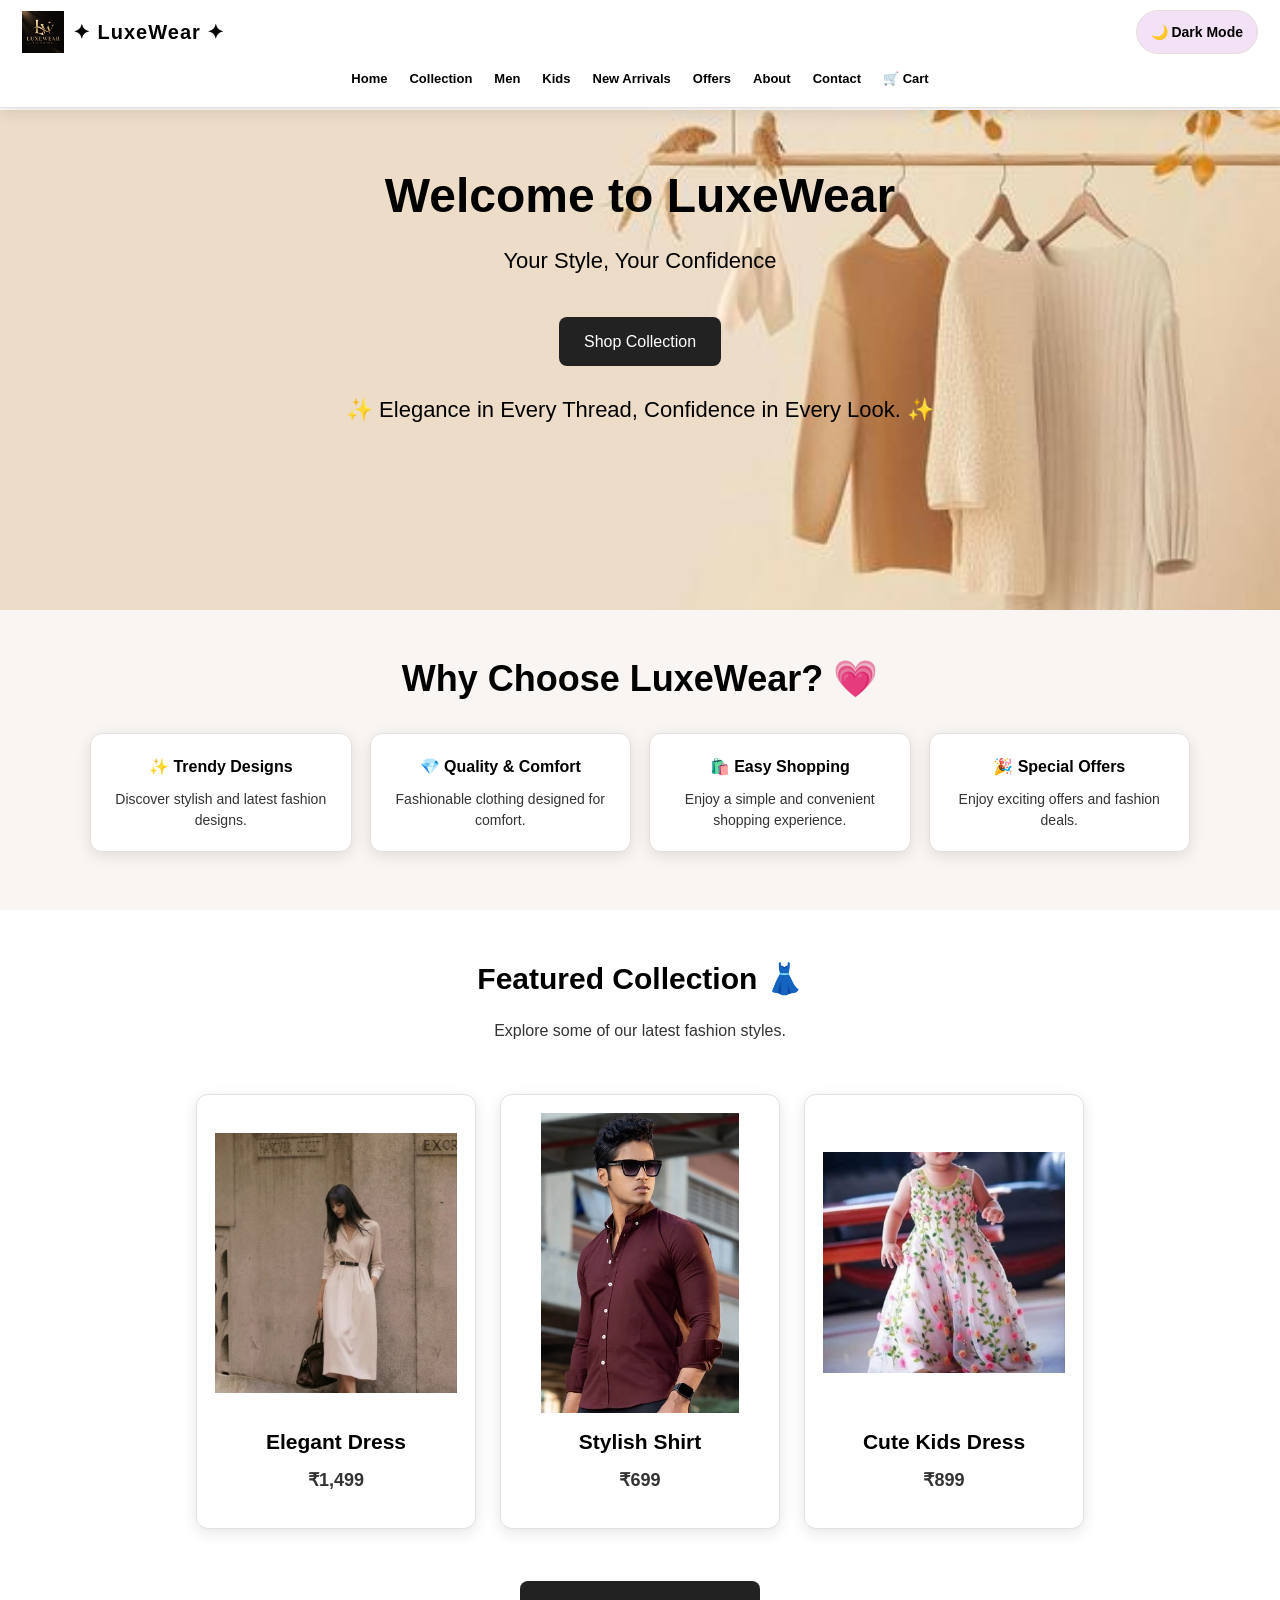
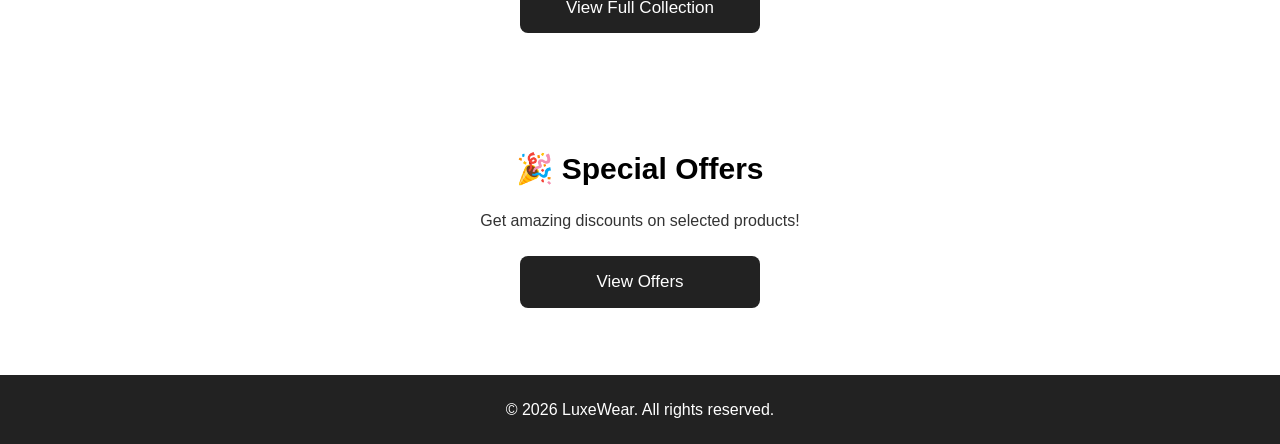
==== commit dc9ffcbc: "Add files via upload" ====
--- a/index.html
+++ b/index.html
@@ -182,7 +182,7 @@
 
             <div class="product-card">
                 <div class="product-image">
-                    <img src="Images/dress.jpg" alt="Elegant Dress">
+                    <img src="https://mannatanand079-stack.github.io/LuxeWear-/Images/fashions.jpg" alt="Elegant Dress">
                 </div>
                 <h3>Elegant Dress</h3>
                 <p>₹1,499</p>
--- a/Style.css
+++ b/Style.css
@@ -2249,4 +2249,328 @@
     display: none !important;
 }
 
-
+/* ===== LUXEWEAR NAVBAR LAPTOP ALIGNMENT FIX ===== */
+
+.navbar {
+    width: 100%;
+    min-height: 82px;
+    padding: 12px 3%;
+    display: flex;
+    flex-direction: row;
+    flex-wrap: nowrap;
+    align-items: center;
+    justify-content: space-between;
+    gap: 24px;
+    box-sizing: border-box;
+}
+
+.navbar .brand {
+    display: flex;
+    flex: 0 0 auto;
+    align-items: center;
+    gap: 10px;
+    white-space: nowrap;
+}
+
+.navbar .brand img {
+    width: 45px;
+    height: 45px;
+    object-fit: contain;
+}
+
+.navbar .brand-name {
+    font-size: 20px;
+    white-space: nowrap;
+}
+
+.navbar nav {
+    flex: 1 1 auto;
+    min-width: 0;
+}
+
+.navbar .nav-links {
+    display: flex;
+    flex-direction: row;
+    flex-wrap: nowrap;
+    align-items: center;
+    justify-content: center;
+    gap: clamp(16px, 2vw, 32px);
+    list-style: none;
+    margin: 0;
+    padding: 0;
+}
+
+.navbar .nav-links li {
+    flex: 0 0 auto;
+    margin: 0;
+    padding: 0;
+}
+
+.navbar .nav-links a {
+    display: block;
+    padding: 10px 2px;
+    font-size: 15px;
+    white-space: nowrap;
+    text-decoration: none;
+}
+
+.navbar #themeToggle {
+    flex: 0 0 auto;
+    white-space: nowrap;
+    padding: 10px 14px;
+    font-size: 14px;
+    cursor: pointer;
+}
+
+/* ===== MEDIUM LAPTOPS / SMALL SCREENS ===== */
+
+@media (min-width: 601px) and (max-width: 1050px) {
+    .navbar {
+        gap: 12px;
+        padding-left: 2%;
+        padding-right: 2%;
+    }
+
+    .navbar .brand-name {
+        font-size: 17px;
+    }
+
+    .navbar .nav-links {
+        gap: 12px;
+    }
+
+    .navbar .nav-links a {
+        font-size: 13px;
+    }
+
+    .navbar #themeToggle {
+        padding: 8px 10px;
+        font-size: 12px;
+    }
+}
+
+/* ===== LUXEWEAR NAVBAR ALIGNMENT ONLY ===== */
+
+.navbar {
+    position: fixed !important;
+    top: 0;
+    left: 0;
+    right: 0;
+    z-index: 99999;
+    width: 100%;
+    min-height: 100px;
+    padding: 10px 22px;
+    display: flex;
+    flex-direction: row;
+    flex-wrap: wrap;
+    align-items: center;
+    justify-content: space-between;
+    gap: 8px 18px;
+    box-sizing: border-box;
+    background: var(--navbar-bg, #ffffff);
+}
+
+.navbar .brand {
+    display: flex;
+    align-items: center;
+    flex: 0 0 auto;
+    gap: 8px;
+    white-space: nowrap;
+}
+
+.navbar .brand img {
+    width: 42px;
+    height: 42px;
+    object-fit: contain;
+}
+
+.navbar .brand-name {
+    font-size: 20px;
+    white-space: nowrap;
+}
+
+.navbar #themeToggle {
+    flex: 0 0 auto;
+    white-space: nowrap;
+    margin-left: auto;
+}
+
+/* Navigation links: second row on laptop */
+.navbar nav {
+    order: 3;
+    flex: 1 0 100%;
+    width: 100%;
+    min-width: 0;
+}
+
+.navbar .nav-links {
+    display: flex;
+    flex-direction: row;
+    flex-wrap: nowrap;
+    align-items: center;
+    justify-content: space-between;
+    gap: 12px;
+    width: 100%;
+    list-style: none;
+    margin: 0;
+    padding: 0;
+}
+
+.navbar .nav-links li {
+    flex: 0 0 auto;
+    margin: 0;
+    padding: 0;
+}
+
+.navbar .nav-links a {
+    display: block;
+    padding: 8px 0;
+    font-size: 13px;
+    white-space: nowrap;
+    text-decoration: none;
+}
+
+/* Keep page content below the fixed navbar */
+body {
+    padding-top: 115px;
+}
+
+
+/* ===== LUXEWEAR NAVBAR LAYOUT ===== */
+
+.navbar {
+    position: fixed !important;
+    top: 0;
+    left: 0;
+    right: 0;
+    z-index: 99999;
+    width: 100%;
+    padding: 10px 22px;
+    display: grid;
+    grid-template-columns: 1fr auto;
+    grid-template-rows: auto auto;
+    align-items: center;
+    gap: 8px 16px;
+    box-sizing: border-box;
+    background: var(--navbar-bg, #ffffff);
+}
+
+.navbar .brand {
+    grid-column: 1;
+    grid-row: 1;
+    display: flex;
+    align-items: center;
+    gap: 9px;
+    justify-self: start;
+    white-space: nowrap;
+}
+
+.navbar .brand img {
+    width: 42px;
+    height: 42px;
+    object-fit: contain;
+}
+
+.navbar .brand-name {
+    font-size: 20px;
+    white-space: nowrap;
+}
+
+.navbar #themeToggle {
+    grid-column: 2;
+    grid-row: 1;
+    justify-self: end;
+    white-space: nowrap;
+    margin: 0;
+}
+
+.navbar nav {
+    grid-column: 1 / -1;
+    grid-row: 2;
+    width: 100%;
+    min-width: 0;
+}
+
+.navbar .nav-links {
+    display: flex;
+    flex-direction: row;
+    flex-wrap: nowrap;
+    align-items: center;
+    justify-content: space-between;
+    gap: 12px;
+    width: 100%;
+    margin: 0;
+    padding: 0;
+    list-style: none;
+}
+
+.navbar .nav-links li {
+    flex: 0 0 auto;
+    margin: 0;
+    padding: 0;
+}
+
+.navbar .nav-links a {
+    display: block;
+    padding: 7px 0;
+    font-size: 13px;
+    white-space: nowrap;
+    text-decoration: none;
+}
+
+body {
+    padding-top: 115px;
+}
+
+/* ===== PHONE ===== */
+@media (max-width: 600px) {
+    .navbar {
+        padding: 8px 10px;
+        gap: 6px 8px;
+    }
+
+    .navbar .brand img {
+        width: 34px;
+        height: 34px;
+    }
+
+    .navbar .brand-name {
+        font-size: 16px;
+    }
+
+    .navbar #themeToggle {
+        padding: 7px 8px;
+        font-size: 11px;
+    }
+
+    .navbar .nav-links {
+        flex-wrap: wrap;
+        justify-content: center;
+        column-gap: 15px;
+        row-gap: 2px;
+    }
+
+    .navbar .nav-links a {
+        font-size: 12px;
+        padding: 4px 0;
+    }
+
+    body {
+        padding-top: 115px;
+    }
+}
+
+/* Laptop: normal spacing between navbar links */
+
+@media (min-width: 601px) {
+    .navbar .nav-links {
+        justify-content: center;
+        gap: 22px;
+        flex-wrap: nowrap;
+    }
+
+    .navbar .nav-links a {
+        font-size: 13px;
+        padding: 7px 0;
+    }
+}
